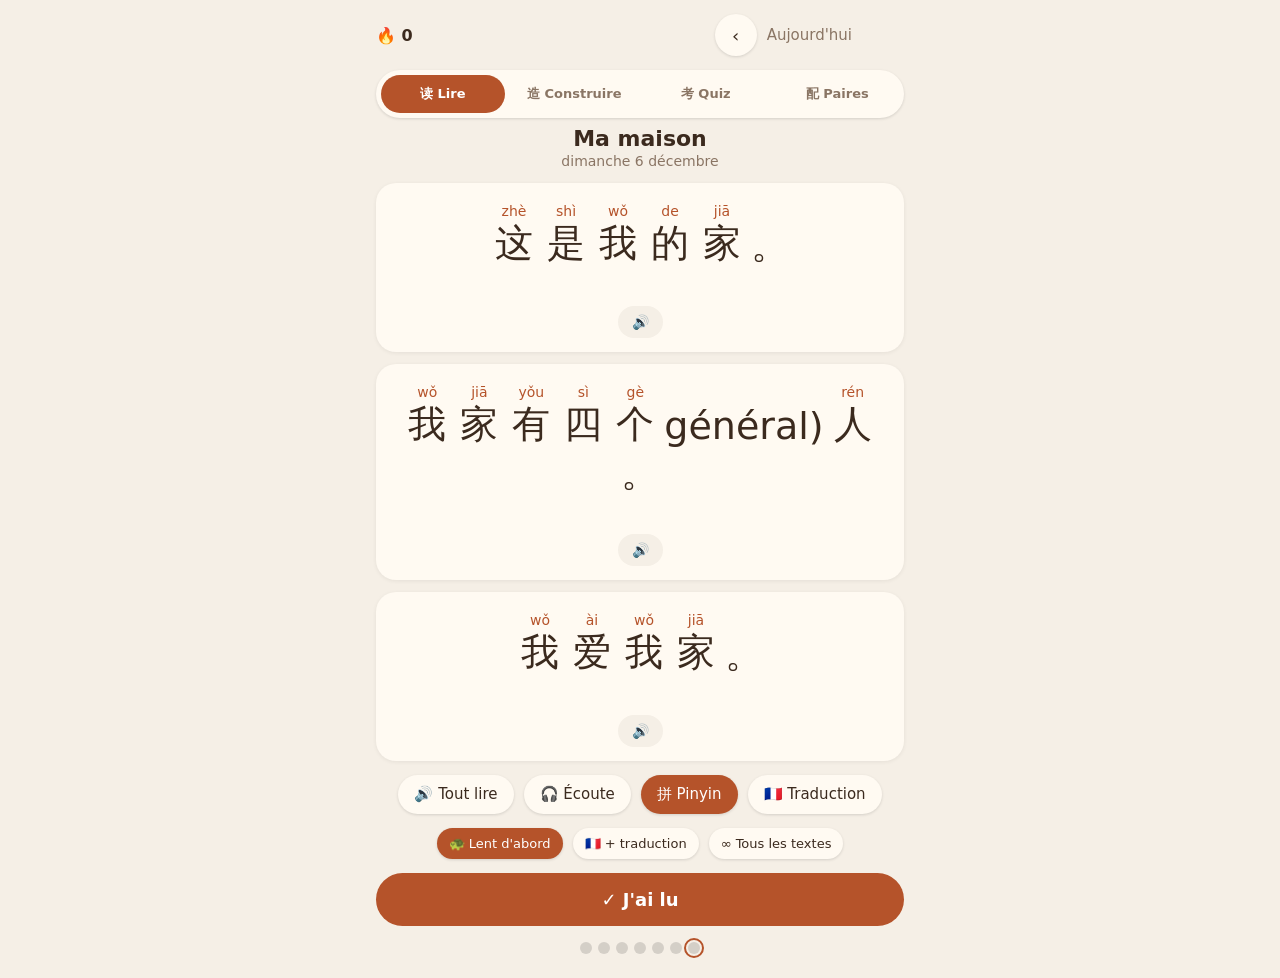
==== index.html @ 0d61ac48 "Add files via upload" ====
<!doctype html>
<html lang="fr">
<head>
<meta charset="utf-8">
<meta name="viewport" content="width=device-width,initial-scale=1,viewport-fit=cover">
<meta name="theme-color" content="#f5efe6">
<link rel="manifest" href="manifest.json">
<link rel="icon" href="icon-192.png">
<link rel="apple-touch-icon" href="icon-192.png">
<title>读 Lecture du jour</title>
<style>
:root{--bg:#f5efe6;--ink:#3b2a1e;--soft:#8a7564;--card:#fffaf2;--acc:#b5532a;--ok:#4f7a4a}
*{box-sizing:border-box;-webkit-tap-highlight-color:transparent}
body{margin:0;background:var(--bg);color:var(--ink);font-family:system-ui,-apple-system,"PingFang SC","Noto Sans SC",sans-serif;min-height:100vh;padding:env(safe-area-inset-top) 16px calc(24px + env(safe-area-inset-bottom));max-width:560px;margin:auto}
header{display:flex;justify-content:space-between;align-items:center;padding:14px 0}
.streak{font-weight:700}
.nav{display:flex;align-items:center;gap:10px;color:var(--soft);font-size:15px}
button{font:inherit;border:0;cursor:pointer;color:var(--ink)}
.ic{background:var(--card);border-radius:50%;width:42px;height:42px;font-size:18px;box-shadow:0 1px 3px #0002}
h1{font-size:22px;margin:4px 0 2px;text-align:center}
.date{text-align:center;color:var(--soft);font-size:14px;margin-bottom:14px}
.sent{background:var(--card);border-radius:20px;padding:18px 12px 14px;margin-bottom:12px;box-shadow:0 1px 4px #0001}
.line{display:flex;flex-wrap:wrap;justify-content:center;gap:4px 2px}
.w{display:flex;flex-direction:column;align-items:center;padding:2px 6px;border-radius:10px;cursor:pointer}
.w:active,.w.on{background:#b5532a22}
.py{font-size:14px;color:var(--acc);height:19px}
.hide-py .py{visibility:hidden}
.hz{font-size:38px;line-height:1.15}
.p{font-size:38px;line-height:1.15;align-self:flex-end;padding:0 2px}
.fr{text-align:center;color:var(--soft);margin-top:10px;font-size:15px;min-height:20px}
.row{display:flex;justify-content:center;gap:10px;margin-top:8px}
.sm{background:var(--bg);border-radius:20px;padding:8px 14px;font-size:14px}
.tip{position:sticky;bottom:12px;background:var(--ink);color:#fff;border-radius:16px;padding:12px 16px;text-align:center;margin-top:10px;display:none}
.tip b{font-size:26px;display:block}
.tools{display:flex;gap:10px;justify-content:center;margin:14px 0}
.tools button{background:var(--card);padding:10px 16px;border-radius:24px;box-shadow:0 1px 3px #0002;font-size:15px}
.tools button.act{background:var(--acc);color:#fff}
.done{display:block;width:100%;background:var(--acc);color:#fff;padding:16px;border-radius:28px;font-size:18px;font-weight:700;margin-top:6px}
.done.ok{background:var(--ok)}
.dots{display:flex;justify-content:center;gap:6px;margin-top:16px}
.dots i{width:12px;height:12px;border-radius:50%;background:#0002}
.dots i.on{background:var(--ok)}
.dots i.today{outline:2px solid var(--acc);outline-offset:2px}

.tabs{display:flex;gap:8px;background:var(--card);padding:5px;border-radius:26px;box-shadow:0 1px 3px #0002;margin-bottom:8px}
.tabs button{flex:1;padding:10px;border-radius:22px;background:transparent;font-weight:700;font-size:15px;color:var(--soft)}
.tabs button.on{background:var(--acc);color:#fff}
.hid{display:none!important}
.big{background:var(--card);border-radius:22px;padding:22px 10px 16px;box-shadow:0 1px 4px #0001;text-align:center;margin:8px 0 12px}
.big .line{gap:2px 0}
.big .hz{font-size:46px}.big .py{font-size:15px}
.big .tr{color:var(--soft);font-size:16px;margin-top:10px;min-height:22px}
.grp{margin:12px 0 4px;font-size:13px;color:var(--soft);display:flex;gap:6px;align-items:baseline}
.grp b{font-size:15px}
.chips{display:flex;flex-wrap:wrap;gap:8px}
.chip{background:var(--card);border-radius:16px;padding:8px 12px;box-shadow:0 1px 3px #0002;text-align:center;min-width:64px}
.chip .c1{font-size:26px;line-height:1.1}.chip .c2{font-size:12px;color:var(--soft)}
.chip.on{outline:3px solid var(--acc)}
.cs .chip.on{background:#b5532a18}.cv .chip.on{outline-color:var(--ok)}.co .chip.on{outline-color:#2f6f9f}
.brow{display:flex;gap:10px;margin-top:16px}
.brow button{flex:1;padding:14px;border-radius:26px;font-size:16px;font-weight:700;background:var(--acc);color:#fff}
.brow button.alt{background:var(--card);color:var(--ink);box-shadow:0 1px 3px #0002}

.ans{min-height:84px;border:2px dashed #0003;border-radius:18px;padding:8px;display:flex;flex-wrap:wrap;gap:8px;justify-content:center;align-items:center;margin:10px 0}
.ans:empty::after{content:"…";color:var(--soft);font-size:28px}
.qmsg{text-align:center;min-height:52px;margin:12px 0 0;font-size:17px;color:var(--ink)}
.qmsg.ok{color:var(--ok);font-weight:700;font-size:22px}
.qsc{text-align:center;color:var(--soft);margin-top:14px;font-size:15px}
.tabs button.tg.on{background:var(--ok)}
.hid2{display:none}
.cl .hz{color:var(--acc);font-weight:700}.t4 button{font-size:13px;padding:10px 4px}.emo{font-size:26px;text-align:center;letter-spacing:2px;line-height:1.5;margin-top:8px;word-break:break-all}.hint{text-align:center;color:var(--soft);font-size:14px;margin:4px 0 8px}.tools{flex-wrap:wrap}.tools button.act{background:var(--acc);color:#fff}.lo button{font-size:13px!important;padding:8px 12px!important}</style>
</head>
<body>
<header>
  <div class="streak" id="streak">🔥 0</div>
  <div class="nav"><button class="ic" id="prev">‹</button><span id="pos"></span><button class="ic" id="next">›</button></div>
</header>
<div class="tabs t4"><button id="tabR" class="on">读 Lire</button><button id="tabB">造 Construire</button><button id="tabQ">考 Quiz</button><button id="tabP">配 Paires</button></div>
<div id="vRead">
<h1 id="title"></h1>
<div class="date" id="date"></div>
<main id="text"></main>
<div class="tip" id="tip"></div>
<div class="tools">
  <button id="all">🔊 Tout lire</button>
  <button id="lis">🎧 Écoute</button>
  <button id="tpy" class="act">拼 Pinyin</button>
  <button id="tfr">🇫🇷 Traduction</button>
</div>
<div class="tools lo"><button id="lslow" class="act">🐢 Lent d'abord</button><button id="lfr">🇫🇷 + traduction</button><button id="lall">∞ Tous les textes</button></div>
<button class="done" id="done">✓ J'ai lu aujourd'hui</button>
<div class="dots" id="dots"></div>
</div>
<div id="vBuild" class="hid">
  <div class="big"><div class="line" id="bline"></div><div class="tr" id="btr"></div><div class="emo" id="bemo"></div></div>
  <div class="tabs t4"><button id="mA" class="on">吃 Action</button><button id="mE">很 État</button><button id="mC">三 Compter</button><button id="nG" class="tg">不 Non</button></div>
  <div id="gS"><div class="grp"><b>我</b> Qui ?</div><div class="chips cs" id="cS"></div></div>
  <div id="gV"><div class="grp"><b>吃</b> Action</div><div class="chips cv" id="cV"></div></div>
  <div id="gO"><div class="grp"><b id="lOh">饭</b> <span id="lOt">Quoi ?</span></div><div class="chips co" id="cO"></div></div>
  <div id="gN" class="hid"><div class="grp"><b>三</b> Unités</div><div class="chips" id="cN"></div><div class="grp"><b>十</b> Dizaines</div><div class="chips" id="cT"></div></div>
  <div class="brow"><button id="bsay">🔊 Écouter</button><button class="alt" id="brnd">🎲 Au hasard</button></div>
</div>
<div id="vQuiz" class="hid">
  <div class="big"><div class="tr" id="qfr" style="font-size:22px;color:var(--ink);margin:0"></div></div>
  <div class="ans" id="qans"></div>
  <div class="chips" id="qpool" style="justify-content:center"></div>
  <div class="qmsg" id="qmsg"></div>
  <div class="brow"><button class="alt" id="qreset">↺ Recommencer</button><button id="qnext">Suivant ›</button></div>
  <div class="qsc" id="qsc"></div>
</div>
<div id="vPair" class="hid">
  <div class="hint">1 nom = 1 classificateur : 苹果 → 个苹果</div>
  <div class="big"><div class="emo" id="pemo" style="font-size:64px;margin:0"></div><div class="line" id="pline"></div><div class="tr" id="pfr"></div></div>
  <div class="chips" id="popts" style="justify-content:center"></div>
  <div class="qmsg" id="pmsg"></div>
  <div class="brow"><button id="pnext">Suivant ›</button></div>
  <div class="qsc" id="psc"></div>
</div>

<script>
// "hanzi|pinyin|français" séparés par des espaces ; sans « | » = ponctuation
const T=[
{t:"Mon chat",s:[
["我|wǒ|je 有|yǒu|avoir 一|yì|un 只|zhī|(classificateur : animaux) 猫|māo|chat 。","J'ai un chat."],
["它|tā|il (animal) 很|hěn|très 小|xiǎo|petit 。","Il est petit."],
["它|tā|il (animal) 喜欢|xǐhuan|aimer 喝|hē|boire 水|shuǐ|eau 。","Il aime boire de l'eau."]]},
{t:"Le matin",s:[
["早上|zǎoshang|le matin 好|hǎo|bon ！","Bonjour (le matin) !"],
["我|wǒ|je 喝|hē|boire 一|yì|un 杯|bēi|(classificateur : verre) 水|shuǐ|eau 。","Je bois un verre d'eau."],
["我|wǒ|je 吃|chī|manger 一|yí|un 个|gè|(classificateur général) 苹果|píngguǒ|pomme 。","Je mange une pomme."]]},
{t:"Mes livres",s:[
["我|wǒ|je 有|yǒu|avoir 三|sān|trois 本|běn|(classificateur : livres) 书|shū|livre 。","J'ai trois livres."],
["这|zhè|ce 本|běn|(classificateur : livres) 书|shū|livre 很|hěn|très 好|hǎo|bon 。","Ce livre est très bien."],
["我|wǒ|je 每天|měitiān|chaque jour 看|kàn|lire 书|shū|livre 。","Je lis chaque jour."]]},
{t:"Ma maison",s:[
["这|zhè|ceci 是|shì|être 我|wǒ|je 的|de|(possessif) 家|jiā|maison 。","Voici ma maison."],
["我|wǒ|je 家|jiā|famille 有|yǒu|avoir 四|sì|quatre 个|gè|(classificateur général) 人|rén|personne 。","Dans ma famille, il y a quatre personnes."],
["我|wǒ|je 爱|ài|aimer 我|wǒ|mon 家|jiā|famille 。","J'aime ma famille."]]},
{t:"À l'école",s:[
["我|wǒ|je 在|zài|être à 学校|xuéxiào|école 。","Je suis à l'école."],
["我|wǒ|je 有|yǒu|avoir 两|liǎng|deux 支|zhī|(classificateur : stylos) 笔|bǐ|stylo 。","J'ai deux stylos."],
["我|wǒ|je 有|yǒu|avoir 一|yì|une 张|zhāng|(classificateur : feuilles) 纸|zhǐ|papier 。","J'ai une feuille de papier."]]},
{t:"Aujourd'hui",s:[
["今天|jīntiān|aujourd'hui 天气|tiānqì|temps 很|hěn|très 好|hǎo|bon 。","Aujourd'hui il fait très beau."],
["我|wǒ|je 去|qù|aller 学校|xuéxiào|école 。","Je vais à l'école."],
["你|nǐ|tu 呢|ne|et (toi) ？","Et toi ?"]]},
{t:"Au marché",s:[
["你好|nǐ hǎo|bonjour ！","Bonjour !"],
["我|wǒ|je 要|yào|vouloir 五|wǔ|cinq 个|gè|(classificateur général) 苹果|píngguǒ|pomme 。","Je voudrais cinq pommes."],
["很|hěn|très 好|hǎo|bien ，谢谢|xièxie|merci ！","Très bien, merci !"]]},
{t:"Mon ami",s:[
["他|tā|il 是|shì|être 我|wǒ|je 的|de|(possessif) 朋友|péngyou|ami 。","C'est mon ami."],
["他|tā|il 叫|jiào|s'appeler 小明|Xiǎo Míng|Xiao Ming 。","Il s'appelle Xiao Ming."],
["我们|wǒmen|nous 都|dōu|tous 喜欢|xǐhuan|aimer 猫|māo|chat 。","Nous aimons tous les chats."]]},
{t:"Le soir",s:[
["晚上|wǎnshang|le soir 我|wǒ|je 在|zài|être à 家|jiā|maison 。","Le soir, je suis à la maison."],
["我|wǒ|je 喝|hē|boire 一|yì|un 杯|bēi|(classificateur : verre) 茶|chá|thé 。","Je bois une tasse de thé."],
["晚安|wǎn'ān|bonne nuit ！","Bonne nuit !"]]},
{t:"Deux chats",s:[
["我|wǒ|je 家|jiā|maison 有|yǒu|avoir 一|yì|un 只|zhī|(classificateur : animaux) 大|dà|grand 猫|māo|chat 和|hé|et 一|yì|un 只|zhī|(classificateur : animaux) 小|xiǎo|petit 猫|māo|chat 。","Chez moi, il y a un grand chat et un petit chat."],
["大|dà|grand 猫|māo|chat 喜欢|xǐhuan|aimer 睡觉|shuìjiào|dormir 。","Le grand chat aime dormir."],
["小|xiǎo|petit 猫|māo|chat 喜欢|xǐhuan|aimer 玩|wán|jouer 。","Le petit chat aime jouer."]]}
];

const K="lecture-mandarin-v1";
let S;try{S=JSON.parse(localStorage.getItem(K))||{}}catch(e){S={}}
S.done=S.done||{};
const save=()=>{try{localStorage.setItem(K,JSON.stringify(S))}catch(e){}};
const dayKey=d=>d.getFullYear()+"-"+String(d.getMonth()+1).padStart(2,"0")+"-"+String(d.getDate()).padStart(2,"0");
const dayNum=d=>Math.floor((Date.UTC(d.getFullYear(),d.getMonth(),d.getDate()))/864e5);
const today=new Date();let off=0;
const $=id=>document.getElementById(id);
let showFr=false,showPy=true;

function cur(){const d=new Date(today);d.setDate(d.getDate()+off);return d}
function streak(){let n=0;const d=new Date(today);if(!S.done[dayKey(d)])d.setDate(d.getDate()-1);
  while(S.done[dayKey(d)]){n++;d.setDate(d.getDate()-1)}return n}

function speak(txt,rate){
  if(!window.speechSynthesis)return;
  if(L.on)stopL();
  speechSynthesis.cancel();
  const u=new SpeechSynthesisUtterance(txt);u.lang="zh-CN";u.rate=rate||.8;
  const v=speechSynthesis.getVoices().find(v=>/zh[-_]CN/i.test(v.lang))||speechSynthesis.getVoices().find(v=>/^zh/i.test(v.lang));
  if(v)u.voice=v;speechSynthesis.speak(u);
}
const plain=s=>s.split(" ").map(t=>t.split("|")[0]).join("");

function render(){
  const d=cur(),k=dayKey(d),i=curIdx(),x=T[i];
  $("title").textContent=x.t;
  $("date").textContent=d.toLocaleDateString("fr-FR",{weekday:"long",day:"numeric",month:"long"});
  $("pos").textContent=off===0?"Aujourd'hui":(off<0?"−"+(-off)+" j":"+"+off+" j");
  $("next").style.visibility=off>=0?"hidden":"visible";
  $("tip").style.display="none";
  const box=$("text");box.innerHTML="";box.className=showPy?"":"hide-py";
  x.s.forEach(([raw,fr])=>{
    const c=document.createElement("div");c.className="sent";
    const l=document.createElement("div");l.className="line";
    raw.split(" ").forEach(t=>{
      const p=t.split("|");
      if(p.length<3){const e=document.createElement("span");e.className="p";e.textContent=t;l.appendChild(e);return}
      const w=document.createElement("div");w.className="w";
      w.innerHTML='<span class="py">'+p[1]+'</span><span class="hz">'+p[0]+'</span>';
      w.onclick=()=>{document.querySelectorAll(".w.on").forEach(e=>e.classList.remove("on"));w.classList.add("on");
        const tp=$("tip");tp.style.display="block";tp.innerHTML="<b>"+p[0]+"</b>"+p[1]+" — "+p[2];speak(p[0],.7)};
      l.appendChild(w);
    });
    c.appendChild(l);
    const f=document.createElement("div");f.className="fr";f.textContent=showFr?fr:"";c.appendChild(f);
    const r=document.createElement("div");r.className="row";
    const b=document.createElement("button");b.className="sm";b.textContent="🔊";b.onclick=()=>speak(plain(raw));
    r.appendChild(b);c.appendChild(r);box.appendChild(c);
  });
  const dn=!!S.done[k];
  $("done").textContent=dn?"✓ Lu !":"✓ J'ai lu";
  $("done").className="done"+(dn?" ok":"");
  $("streak").textContent="🔥 "+streak();
  const dots=$("dots");dots.innerHTML="";
  for(let j=6;j>=0;j--){const e=new Date(today);e.setDate(e.getDate()-j);
    const n=document.createElement("i");if(S.done[dayKey(e)])n.className="on";if(j===0)n.classList.add("today");dots.appendChild(n)}
}

$("done").onclick=()=>{const k=dayKey(cur());S.done[k]=!S.done[k];if(!S.done[k])delete S.done[k];save();render()};
$("prev").onclick=()=>{ov=null;off--;render()};
$("next").onclick=()=>{if(off<0){ov=null;off++;render()}};
$("all").onclick=()=>{const x=T[curIdx()];speak(x.s.map(s=>plain(s[0])).join(""))};
$("tpy").onclick=()=>{showPy=!showPy;$("tpy").classList.toggle("act",showPy);render()};
$("tfr").onclick=()=>{showFr=!showFr;$("tfr").classList.toggle("act",showFr);render()};

// ---------- Construire ----------
const SUB=[["我","wǒ","je",0],["你","nǐ","tu",1],["他","tā","il",2],["她","tā","elle",2],["我们","wǒmen","nous",3]];
const ETRE=["suis","es","est","est","sommes"];
const ADJ=[["小","xiǎo",["petit","petite","petits"]],["大","dà",["grand","grande","grands"]],["高兴","gāoxìng",["content","contente","contents"]],["忙","máng",["occupé","occupée","occupés"]],["累","lèi",["fatigué","fatiguée","fatigués"]],["好","hǎo",["bien","bien","bien"],["vais","vas","va","va","allons"]]];
const VRB=[
{h:"吃",p:"chī",c:["mange","manges","mange","mangeons"],o:[["米饭","mǐfàn","du riz"],["一个苹果","yí ge píngguǒ","une pomme"],["面包","miànbāo","du pain"]]},
{h:"喝",p:"hē",c:["bois","bois","boit","buvons"],o:[["水","shuǐ","de l'eau"],["茶","chá","du thé"],["一杯水","yì bēi shuǐ","un verre d'eau"]]},
{h:"有",p:"yǒu",c:["ai","as","a","avons"],o:[["一只猫","yì zhī māo","un chat"],["三本书","sān běn shū","trois livres"],["两支笔","liǎng zhī bǐ","deux stylos"],["一张纸","yì zhāng zhǐ","une feuille"]]},
{h:"看",p:"kàn",c:["regarde","regardes","regarde","regardons"],o:[["书","shū","un livre"],["猫","māo","le chat"]]},
{h:"喜欢",p:"xǐhuan",c:["aime","aimes","aime","aimons"],o:[["猫","māo","les chats"],["米饭","mǐfàn","le riz"],["苹果","píngguǒ","les pommes"],["茶","chá","le thé"]]}
];
const NEGO={"一个苹果":["苹果","píngguǒ","de pomme"],"一只猫":["猫","māo","de chat"],"一张纸":["纸","zhǐ","de feuille"],"米饭":["米饭","mǐfàn","de riz"],"面包":["面包","miànbāo","de pain"],"水":["水","shuǐ","d'eau"],"茶":["茶","chá","de thé"],"书":["书","shū","de livre"]};
const ITM=[
{h:"苹果",p:"píngguǒ",c:"个",cp:"gè",y:"yí",g:"f",e:"🍎",f1:"une pomme",fp:"pommes"},
{h:"书",p:"shū",c:"本",cp:"běn",y:"yì",g:"m",e:"📚",f1:"un livre",fp:"livres"},
{h:"水",p:"shuǐ",c:"杯",cp:"bēi",y:"yì",g:"m",e:"💧",f1:"un verre d'eau",fp:"verres d'eau"},
{h:"猫",p:"māo",c:"只",cp:"zhī",y:"yì",g:"m",e:"🐱",f1:"un chat",fp:"chats"},
{h:"蛋",p:"dàn",c:"个",cp:"gè",y:"yí",g:"m",e:"🥚",f1:"un œuf",fp:"œufs"},
{h:"学生",p:"xuésheng",c:"个",cp:"gè",y:"yí",g:"m",e:"🧑‍🎓",f1:"un élève",fp:"élèves"},
{h:"朋友",p:"péngyou",c:"个",cp:"gè",y:"yí",g:"m",e:"🧑",f1:"un ami",fp:"amis"},
{h:"茶",p:"chá",c:"杯",cp:"bēi",y:"yì",g:"f",e:"🍵",f1:"une tasse de thé",fp:"tasses de thé"},
{h:"牛奶",p:"niúnǎi",c:"杯",cp:"bēi",y:"yì",g:"m",e:"🥛",f1:"un verre de lait",fp:"verres de lait"},
{h:"狗",p:"gǒu",c:"只",cp:"zhī",y:"yì",g:"m",e:"🐶",f1:"un chien",fp:"chiens"},
{h:"鸟",p:"niǎo",c:"只",cp:"zhī",y:"yì",g:"m",e:"🐦",f1:"un oiseau",fp:"oiseaux"},
{h:"纸",p:"zhǐ",c:"张",cp:"zhāng",y:"yì",g:"f",e:"📄",f1:"une feuille",fp:"feuilles"},
{h:"桌子",p:"zhuōzi",c:"张",cp:"zhāng",y:"yì",g:"f",e:"🍽️",f1:"une table",fp:"tables"},
{h:"笔",p:"bǐ",c:"支",cp:"zhī",y:"yì",g:"m",e:"✏️",f1:"un stylo",fp:"stylos"},
{h:"鱼",p:"yú",c:"条",cp:"tiáo",y:"yì",g:"m",e:"🐟",f1:"un poisson",fp:"poissons"},
{h:"花",p:"huā",c:"朵",cp:"duǒ",y:"yì",g:"f",e:"🌸",f1:"une fleur",fp:"fleurs"},
{h:"椅子",p:"yǐzi",c:"把",cp:"bǎ",y:"yì",g:"f",e:"🪑",f1:"une chaise",fp:"chaises"},
{h:"汽车",p:"qìchē",c:"辆",cp:"liàng",y:"yí",g:"f",e:"🚗",f1:"une voiture",fp:"voitures"},
{h:"衣服",p:"yīfu",c:"件",cp:"jiàn",y:"yí",g:"m",e:"👕",f1:"un vêtement",fp:"vêtements"}];
const CLS=[...new Map(ITM.map(x=>[x.c,[x.c,x.cp]])).values()];
const CUE={"个":"général : pommes, personnes, œufs…","本":"livres, cahiers","只":"animaux","杯":"verre ou tasse","张":"objets plats : feuilles, tables","支":"objets longs et fins : stylos","条":"long et souple : poissons","朵":"fleurs","把":"objets avec une poignée : chaises","辆":"véhicules","件":"vêtements"};
const DG=["","一","二","三","四","五","六","七","八","九"],PG=["","yī","èr","sān","sì","wǔ","liù","qī","bā","jiǔ"];
function numZh(n,it){
  if(n===1)return ["一",it.y];
  if(n===2)return ["两","liǎng"];
  if(n<10)return [DG[n],PG[n]];
  const t=Math.floor(n/10),u=n%10;
  return [(t>1?DG[t]:"")+"十"+(u?DG[u]:""),(t>1?PG[t]+" ":"")+"shí"+(u?" "+PG[u]:"")];
}
function frNum(n,f){
  const U=["zéro","un","deux","trois","quatre","cinq","six","sept","huit","neuf","dix","onze","douze","treize","quatorze","quinze","seize"];
  const T=["","","vingt","trente","quarante","cinquante","soixante"];
  let w;
  if(n<=16)w=U[n];
  else if(n<20)w="dix-"+U[n-10];
  else{
    const t=Math.floor(n/10),u=n%10;
    if(t<=6)w=T[t]+(u===0?"":(u===1?" et un":"-"+U[u]));
    else if(t===7){const m=n-60;w=m===11?"soixante et onze":"soixante-"+(m<17?U[m]:"dix-"+U[m-10])}
    else if(t===8)w=u===0?"quatre-vingts":"quatre-vingt-"+U[u];
    else{const m=n-80;w="quatre-vingt-"+(m<17?U[m]:"dix-"+U[m-10])}
  }
  return f?w.replace(/un$/,"une"):w;
}
const NUMH=["一","两","三","四","五","六","七","八","九","十"];
const NUMP=["","liǎng","sān","sì","wǔ","liù","qī","bā","jiǔ","shí"];
const FRN=["un","deux","trois","quatre","cinq","six","sept","huit","neuf","dix"];
const cap=t=>t.charAt(0).toUpperCase()+t.slice(1)+".";
const vow=/^[aeiouéhê]/;
function gen(st){
  const s=SUB[st.s],parts=[[s[0],s[1],"S"]];let fr;
  if(st.m===2){
    const it=ITM[st.i],n=st.n,cj=VRB[2].c[s[3]];
    const nz=numZh(n,it);
    parts.push(["有","yǒu","V"],[nz[0],nz[1],"NUM"],[it.c,it.cp,"CL"],[it.h,it.p,"N"]);
    const q=n===1?it.f1:frNum(n,it.g==="f")+" "+it.fp;
    fr=(s[2]==="je"&&vow.test(cj))?"j'"+cj+" "+q:s[2]+" "+cj+" "+q;
    return {parts,fr:cap(fr),hz:parts.map(p=>p[0]).join("")+"。"};
  }
  if(st.m===1){
    const a=ADJ[st.a],vb=a[3]?a[3][st.s]:ETRE[st.s],g=s[2]==="elle"?1:(s[2]==="nous"?2:0),af=a[2][g];
    if(st.neg){parts.push(["不","bù","NEG"]);fr=s[2]+(vow.test(vb)?" n'":" ne ")+vb+" pas "+af}
    else{parts.push(["很","hěn","DEG"]);fr=s[2]+" "+vb+" très "+af}
    parts.push([a[0],a[1],"ADJ"]);
  }else{
    const v=VRB[st.v];let o=v.o[st.o];const cj=v.c[s[3]];
    if(st.neg){
      if(v.h==="有")parts.push(["没","méi","NEG"],["有","yǒu","V"]);else parts.push(["不","bù","NEG"],[v.h,v.p,"V"]);
      if(v.h!=="喜欢"&&NEGO[o[0]])o=NEGO[o[0]];
      fr=s[2]+(vow.test(cj)?" n'":" ne ")+cj+" pas "+o[2];
    }else{
      parts.push([v.h,v.p,"V"]);
      fr=(s[2]==="je"&&vow.test(cj))?"j'"+cj+" "+o[2]:s[2]+" "+cj+" "+o[2];
    }
    parts.push([o[0],o[1],"O"]);
  }
  return {parts,fr:cap(fr),hz:parts.map(p=>p[0]).join("")+"。"};
}
let B={s:0,m:0,v:0,o:0,a:0,i:0,n:3,neg:false};
function chip(a,b,on,fn){const e=document.createElement("button");e.className="chip"+(on?" on":"");
  e.innerHTML='<div class="c1">'+a+'</div><div class="c2">'+b+'</div>';e.onclick=fn;return e}
function bGo(f){f();bRender();speak(gen(B).hz)}
function bRender(){
  const r=gen(B),line=$("bline");line.innerHTML="";
  r.parts.forEach(p=>{const w=document.createElement("div");w.className="w"+(p[2]==="CL"?" cl":"");
    w.innerHTML='<span class="py">'+p[1]+'</span><span class="hz">'+p[0]+'</span>';
    w.onclick=()=>speak(p[0],.7);line.appendChild(w)});
  const d=document.createElement("span");d.className="p";d.style.fontSize="46px";d.textContent="。";line.appendChild(d);
  $("btr").textContent=r.fr;
  $("bemo").textContent=B.m===2?(B.n<=20?ITM[B.i].e.repeat(B.n):ITM[B.i].e+" × "+B.n):"";
  ["mA","mE","mC"].forEach((id,i)=>$(id).classList.toggle("on",B.m===i));
  $("nG").classList.toggle("on",B.neg&&B.m<2);$("nG").classList.toggle("hid",B.m===2);
  $("gV").classList.toggle("hid",B.m!==0);$("gN").classList.toggle("hid",B.m!==2);
  $("lOh").textContent=["饭","忙","本"][B.m];$("lOt").textContent=["Quoi ?","État","Quoi ?"][B.m];
  const S_=$("cS"),V_=$("cV"),O_=$("cO"),N_=$("cN"),T_=$("cT");S_.innerHTML=V_.innerHTML=O_.innerHTML=N_.innerHTML=T_.innerHTML="";
  SUB.forEach((x,i)=>S_.appendChild(chip(x[0],x[2],i===B.s,()=>bGo(()=>B.s=i))));
  VRB.forEach((x,i)=>V_.appendChild(chip(x.h,x.p,i===B.v,()=>bGo(()=>{B.v=i;B.o=0}))));
  if(B.m===1)ADJ.forEach((x,i)=>O_.appendChild(chip(x[0],x[2][0],i===B.a,()=>bGo(()=>B.a=i))));
  else if(B.m===2){
    ITM.forEach((x,i)=>O_.appendChild(chip(x.h,x.c+" "+x.f1.replace(/^(un|une) /,""),i===B.i,()=>bGo(()=>B.i=i))));
    for(let k=0;k<10;k++)N_.appendChild(chip(String(k),k?DG[k]:"·",B.n%10===k,()=>bGo(()=>{B.n=Math.floor(B.n/10)*10+k;if(B.n===0)B.n=1})));
    for(let k=0;k<10;k++)T_.appendChild(chip(k?String(k*10):"0",k?(k>1?DG[k]:"")+"十":"·",Math.floor(B.n/10)===k,()=>bGo(()=>{B.n=k*10+B.n%10;if(B.n===0)B.n=1})));
  }
  else VRB[B.v].o.forEach((x,i)=>O_.appendChild(chip(x[0],x[2],i===B.o,()=>bGo(()=>B.o=i))));
}
$("mA").onclick=()=>bGo(()=>B.m=0);
$("mE").onclick=()=>bGo(()=>B.m=1);
$("mC").onclick=()=>bGo(()=>B.m=2);
$("nG").onclick=()=>bGo(()=>B.neg=!B.neg);
$("bsay").onclick=()=>speak(gen(B).hz);
const rnd=n=>Math.floor(Math.random()*n);
$("brnd").onclick=()=>bGo(()=>{B.s=rnd(SUB.length);B.m=rnd(3);B.v=rnd(VRB.length);B.o=rnd(VRB[B.v].o.length);B.a=rnd(ADJ.length);B.i=rnd(ITM.length);B.n=1+rnd(99);B.neg=Math.random()<.3});

// ---------- Quiz ----------
S.q=S.q||{ok:0,tot:0};
const HINT={S:"Qui fait l'action ? Commence par là.",V:"Quelle est l'action ?",O:"Sur quoi porte l'action ?",NEG:"Comment dit-on « ne … pas » ? Et où le place-t-on ?",DEG:"Comment dit-on « très » ? Où va-t-il ?",NUM:"Combien y en a-t-il ?",CL:"Quel petit mot sert à compter cet objet ?",N:"Qu'est-ce qu'on compte ?",ADJ:"Comment est la personne ?"};
const DIS=[["不","bù"],["很","hěn"],["的","de"],["我们","wǒmen"],["也","yě"],["都","dōu"]];
let Q=null;
function shuf(a){for(let i=a.length-1;i>0;i--){const j=rnd(i+1);[a[i],a[j]]=[a[j],a[i]]}return a}
function qNew(){
  const rr=Math.random(),m=rr<.25?1:(rr<.6?2:0),v=rnd(VRB.length);
  const r=gen({s:rnd(SUB.length),m:m,v:v,o:rnd(VRB[v].o.length),a:rnd(ADJ.length),i:rnd(ITM.length),n:Math.random()<.6?1+rnd(10):1+rnd(99),neg:Math.random()<.3});
  const have=r.parts.map(p=>p[0]);
  const pool=m===2?CLS:DIS;
  const ds=shuf(pool.filter(d=>!have.includes(d[0]))).slice(0,2);
  const tiles=shuf(r.parts.map(p=>[p[0],p[1]]).concat(ds)).map((t,i)=>({id:i,h:t[0],p:t[1]}));
  Q={r:r,tiles:tiles,placed:[],done:false,tries:0};
  qRender("");
}
function qRender(msg,ok){
  $("qfr").textContent=Q.r.fr;
  const A=$("qans"),P=$("qpool");A.innerHTML=P.innerHTML="";
  Q.placed.forEach(id=>{const t=Q.tiles[id];A.appendChild(chip(t.h,t.p,false,()=>{if(Q.done)return;Q.placed=Q.placed.filter(x=>x!==id);qRender("")}))});
  Q.tiles.forEach(t=>{if(!Q.placed.includes(t.id))P.appendChild(chip(t.h,t.p,false,()=>qPick(t.id)))});
  const m=$("qmsg");m.textContent=msg||"";m.className="qmsg"+(ok?" ok":"");
  $("qsc").textContent="⭐ "+S.q.ok+" / "+S.q.tot;
}
function qPick(id){
  if(Q.done)return;
  Q.placed.push(id);speak(Q.tiles[id].h,.7);
  const n=Q.r.parts.length;
  if(Q.placed.length<n){qRender("");return}
  const i=Q.placed.findIndex((id2,k)=>Q.tiles[id2].h!==Q.r.parts[k][0]);
  if(i<0){
    Q.done=true;S.q.tot++;if(Q.tries===0)S.q.ok++;save();
    qRender("✓ "+Q.r.hz,true);chime();speak(Q.r.hz);
  }else{
    Q.tries++;Q.placed=Q.placed.slice(0,i);
    qRender(HINT[Q.r.parts[i][2]]);
  }
}
$("qnext").onclick=qNew;
$("qreset").onclick=()=>{if(Q&&!Q.done){Q.placed=[];qRender("")}};
// ---------- Paires ----------
S.p=S.p||{ok:0,tot:0};
let P=null;
const L1="个本只杯";
function pNew(){
  const l1=S.p.ok<8;
  const pool=l1?ITM.filter(x=>L1.includes(x.c)):ITM;
  const it=pool[rnd(pool.length)];
  const cls=(l1?CLS.filter(c=>L1.includes(c[0])):CLS).filter(c=>c[0]!==it.c);
  P={it:it,opts:shuf([[it.c,it.cp]].concat(shuf(cls).slice(0,l1?2:3))),wrong:[],done:false};
  pRender("");
}
function pRender(msg,ok){
  const it=P.it,l=$("pline");
  $("pemo").textContent=it.e;
  if(P.done)l.innerHTML='<div class="w cl"><span class="py">sān '+P.right[1]+' '+it.p+'</span><span class="hz">三<span style="color:var(--acc)">'+P.right[0]+'</span>'+it.h+'</span></div>';
  else l.innerHTML='<div class="w"><span class="py">'+it.p+'</span><span class="hz">'+it.h+'</span></div>';
  l.firstChild.onclick=()=>speak(it.h,.7);
  $("pfr").textContent=it.f1.replace(/^(un|une) /,"");
  const O=$("popts");O.innerHTML="";
  P.opts.forEach(c=>{if(P.wrong.includes(c[0]))return;if(P.done&&c[0]!==P.right[0])return;O.appendChild(chip(c[0],c[1],false,()=>pPick(c)))});
  const m=$("pmsg");m.textContent=msg||"";m.className="qmsg"+(ok?" ok":"");
  $("psc").textContent="⭐ "+S.p.ok+" / "+S.p.tot+" · "+(S.p.ok<8?"Niveau 1 : 个 本 只 杯":"Niveau 2 : tous");
}
function pPick(c){
  if(P.done)return;
  if(c[0]===P.it.c){
    P.done=true;P.right=c;S.p.tot++;if(!P.wrong.length)S.p.ok++;save();
    pRender("✓ "+c[0]+" = "+CUE[c[0]],true);chime();speak("三"+c[0]+P.it.h);
  }else{
    P.wrong.push(c[0]);
    pRender("Regarde l'objet : est-ce un animal, un contenant, quelque chose de plat ou de long ?");
  }
}
$("pnext").onclick=pNew;
function tab(n){
  [["vRead","tabR"],["vBuild","tabB"],["vQuiz","tabQ"],["vPair","tabP"]].forEach((x,i)=>{
    $(x[0]).classList.toggle("hid",i!==n);$(x[1]).classList.toggle("on",i===n)});
  if(L.on)stopL();
  if(n===1)bRender();
  if(n===2&&!Q)qNew();
  if(n===3&&!P)pNew();
}
$("tabR").onclick=()=>tab(0);$("tabB").onclick=()=>tab(1);$("tabQ").onclick=()=>tab(2);$("tabP").onclick=()=>tab(3);

// ---------- Écoute en boucle + sons ----------
let ov=null;
function curIdx(){if(ov!==null)return ov;return ((dayNum(cur())%T.length)+T.length)%T.length}
const L={on:false,tok:0,slow:true,fr:false,all:false,wl:null};
const wait=ms=>new Promise(r=>setTimeout(r,ms));
function sp(txt,lang,rate){return new Promise(res=>{
  if(!window.speechSynthesis){res();return}
  const u=new SpeechSynthesisUtterance(txt);u.lang=lang;u.rate=rate;
  const vs=speechSynthesis.getVoices(),lc=lang.toLowerCase();
  const v=vs.find(v=>v.lang.replace("_","-").toLowerCase()===lc)||vs.find(v=>v.lang.toLowerCase().startsWith(lc.slice(0,2)));
  if(v)u.voice=v;
  let done=false,tm;const fin=()=>{if(!done){done=true;clearTimeout(tm);res()}};
  u.onend=fin;u.onerror=fin;
  tm=setTimeout(fin,Math.max(3000,txt.length*700/rate));
  speechSynthesis.speak(u);
})}
function lui(){$("lis").textContent=L.on?"⏹ Stop":"🎧 Écoute";$("lis").classList.toggle("act",L.on)}
async function listen(){
  const my=++L.tok;L.on=true;lui();
  try{if(navigator.wakeLock)L.wl=await navigator.wakeLock.request("screen")}catch(e){}
  try{speechSynthesis.cancel()}catch(e){}
  while(L.tok===my){
    const x=T[curIdx()];
    for(let k=0;k<x.s.length&&L.tok===my;k++){
      document.querySelectorAll(".sent").forEach((e,j)=>{e.style.outline=j===k?"3px solid var(--acc)":""});
      const zh=plain(x.s[k][0]);
      if(L.slow){await sp(zh,"zh-CN",.55);if(L.tok!==my)break;await wait(500)}
      await sp(zh,"zh-CN",.9);if(L.tok!==my)break;
      if(L.fr){await wait(300);await sp(x.s[k][1],"fr-FR",1);if(L.tok!==my)break}
      await wait(900);
    }
    if(L.tok!==my)break;
    if(L.all){ov=(curIdx()+1)%T.length;render()}
    await wait(800);
  }
}
function stopL(){
  L.tok++;L.on=false;
  try{speechSynthesis.cancel()}catch(e){}
  try{if(L.wl)L.wl.release()}catch(e){}
  L.wl=null;
  document.querySelectorAll(".sent").forEach(e=>{e.style.outline=""});
  lui();
}
$("lis").onclick=()=>{L.on?stopL():listen()};
$("lslow").onclick=()=>{L.slow=!L.slow;$("lslow").classList.toggle("act",L.slow)};
$("lfr").onclick=()=>{L.fr=!L.fr;$("lfr").classList.toggle("act",L.fr)};
$("lall").onclick=()=>{L.all=!L.all;$("lall").classList.toggle("act",L.all)};
document.addEventListener("visibilitychange",()=>{if(document.hidden&&L.on)stopL()});
function chime(){try{
  const a=new (window.AudioContext||window.webkitAudioContext)();
  [660,880].forEach((f,i)=>{const o=a.createOscillator(),g=a.createGain(),t=a.currentTime+i*.12;
    o.type="sine";o.frequency.value=f;
    g.gain.setValueAtTime(.0001,t);g.gain.exponentialRampToValueAtTime(.15,t+.02);g.gain.exponentialRampToValueAtTime(.0001,t+.3);
    o.connect(g);g.connect(a.destination);o.start(t);o.stop(t+.32)});
}catch(e){}}
if(window.speechSynthesis)speechSynthesis.onvoiceschanged=()=>{};
render();
if("serviceWorker" in navigator)navigator.serviceWorker.register("sw.js").catch(()=>{});
</script>
</body>
</html>
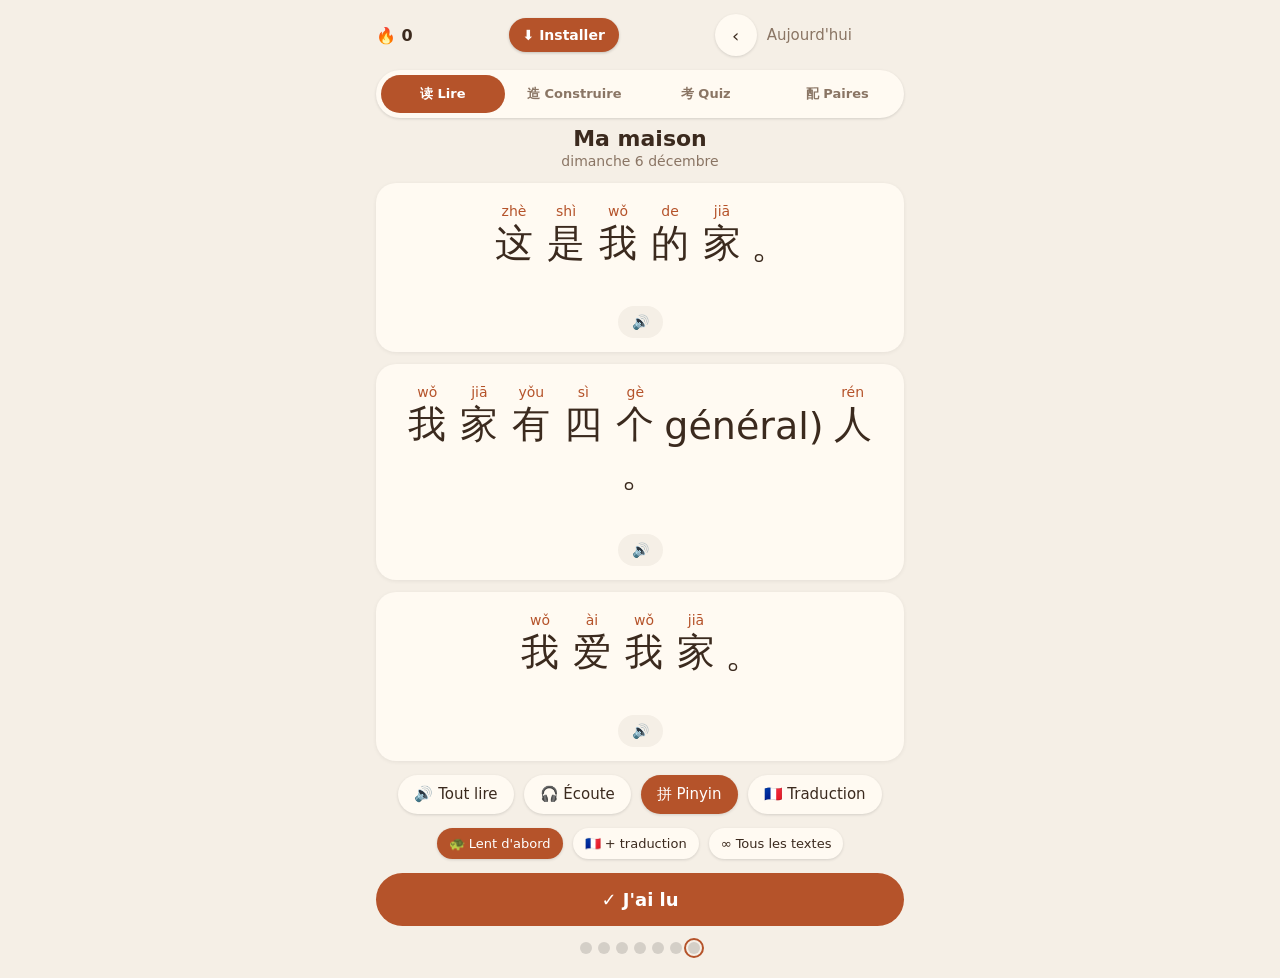
==== commit 2627e484: "Add files via upload" ====
--- a/index.html
+++ b/index.html
@@ -68,11 +68,16 @@
 .qsc{text-align:center;color:var(--soft);margin-top:14px;font-size:15px}
 .tabs button.tg.on{background:var(--ok)}
 .hid2{display:none}
-.cl .hz{color:var(--acc);font-weight:700}.t4 button{font-size:13px;padding:10px 4px}.emo{font-size:26px;text-align:center;letter-spacing:2px;line-height:1.5;margin-top:8px;word-break:break-all}.hint{text-align:center;color:var(--soft);font-size:14px;margin:4px 0 8px}.tools{flex-wrap:wrap}.tools button.act{background:var(--acc);color:#fff}.lo button{font-size:13px!important;padding:8px 12px!important}</style>
+.cl .hz{color:var(--acc);font-weight:700}.t4 button{font-size:13px;padding:10px 4px}.emo{font-size:26px;text-align:center;letter-spacing:2px;line-height:1.5;margin-top:8px;word-break:break-all}.hint{text-align:center;color:var(--soft);font-size:14px;margin:4px 0 8px}.tools{flex-wrap:wrap}.tools button.act{background:var(--acc);color:#fff}.lo button{font-size:13px!important;padding:8px 12px!important}.inst{background:var(--acc);color:#fff;border-radius:22px;padding:9px 14px;font-size:14px;font-weight:700;box-shadow:0 1px 3px #0003}
+.ov{position:fixed;inset:0;background:#0006;display:flex;align-items:flex-end;justify-content:center;z-index:9}
+.ov>div{background:var(--card);border-radius:24px 24px 0 0;padding:22px 20px calc(24px + env(safe-area-inset-bottom));max-width:560px;width:100%;text-align:center;font-size:18px;line-height:1.9}
+.ov b{font-size:22px;display:block;margin-bottom:6px}.ov button{margin-top:12px;background:var(--acc);color:#fff;border-radius:24px;padding:12px 32px;font-size:16px;font-weight:700}
+</style>
 </head>
 <body>
 <header>
   <div class="streak" id="streak">🔥 0</div>
+  <button class="inst hid" id="inst">⬇ Installer</button>
   <div class="nav"><button class="ic" id="prev">‹</button><span id="pos"></span><button class="ic" id="next">›</button></div>
 </header>
 <div class="tabs t4"><button id="tabR" class="on">读 Lire</button><button id="tabB">造 Construire</button><button id="tabQ">考 Quiz</button><button id="tabP">配 Paires</button></div>
@@ -495,6 +500,27 @@
     g.gain.setValueAtTime(.0001,t);g.gain.exponentialRampToValueAtTime(.15,t+.02);g.gain.exponentialRampToValueAtTime(.0001,t+.3);
     o.connect(g);g.connect(a.destination);o.start(t);o.stop(t+.32)});
 }catch(e){}}
+// ---------- Installer ----------
+let dp=null;
+const isStd=()=>(window.matchMedia&&matchMedia("(display-mode: standalone)").matches)||navigator.standalone===true;
+const isIOS=/iphone|ipad|ipod/i.test(navigator.userAgent)||(navigator.platform==="MacIntel"&&navigator.maxTouchPoints>1);
+function instShow(){$("inst").classList.toggle("hid",isStd())}
+window.addEventListener("beforeinstallprompt",e=>{e.preventDefault();dp=e;instShow()});
+window.addEventListener("appinstalled",()=>{dp=null;$("inst").classList.add("hid")});
+function instHelp(){
+  const o=document.createElement("div");o.className="ov";
+  o.innerHTML='<div><b>⬇ Installer l\'app</b>'+(isIOS
+    ?'1️⃣ Touche <span style="font-size:26px">⬆️</span> (Partager) dans Safari<br>2️⃣ « Sur l\'écran d\'accueil » ➕'
+    :'1️⃣ Touche <span style="font-size:26px">⋮</span> (menu du navigateur)<br>2️⃣ « Installer l\'application » ou « Ajouter à l\'écran d\'accueil »')
+    +'<br><button>OK</button></div>';
+  o.onclick=e=>{if(e.target===o||e.target.tagName==="BUTTON")o.remove()};
+  document.body.appendChild(o);
+}
+$("inst").onclick=async()=>{
+  if(dp){dp.prompt();try{await dp.userChoice}catch(e){}dp=null;instShow()}
+  else instHelp();
+};
+instShow();
 if(window.speechSynthesis)speechSynthesis.onvoiceschanged=()=>{};
 render();
 if("serviceWorker" in navigator)navigator.serviceWorker.register("sw.js").catch(()=>{});
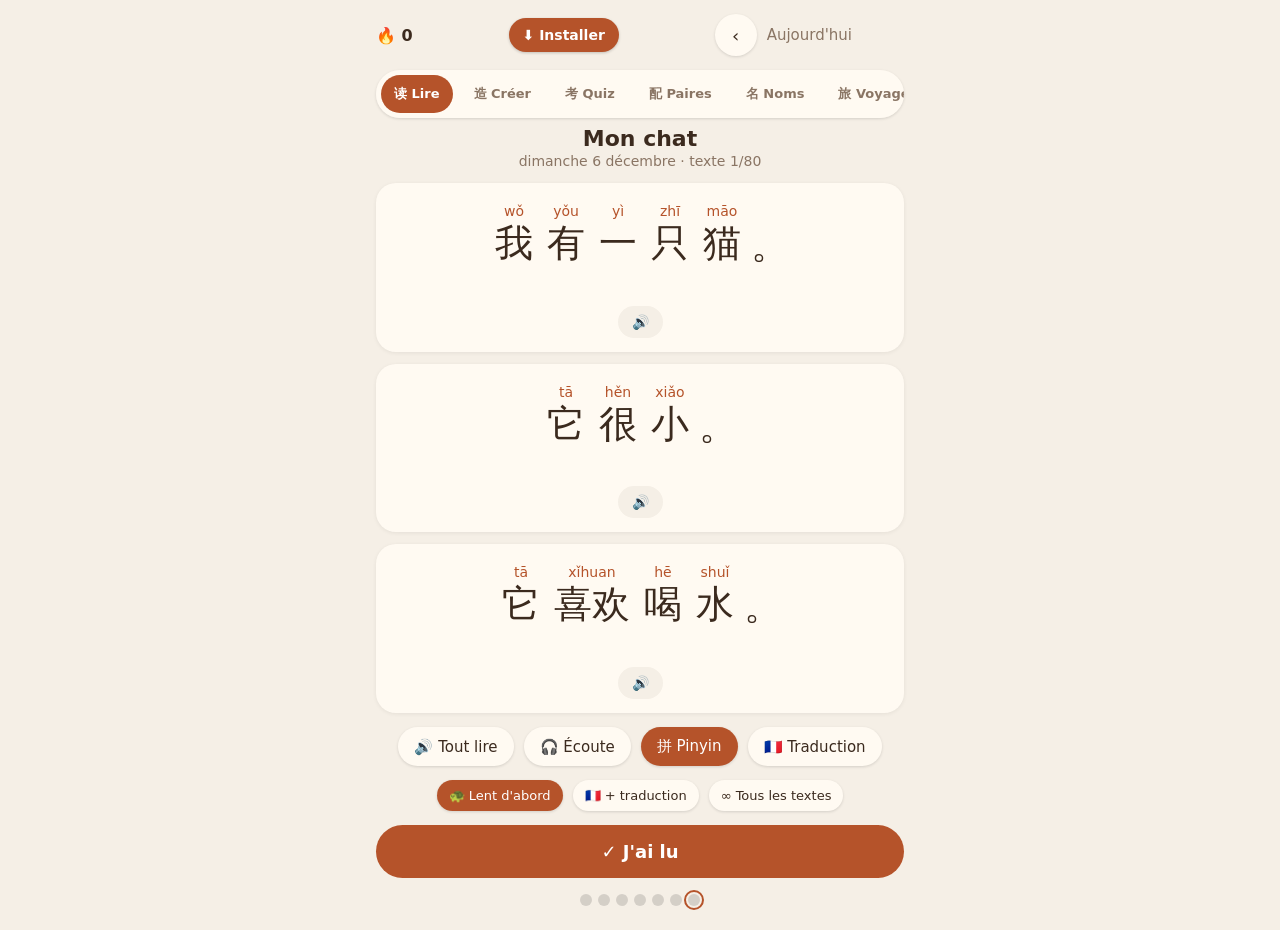
==== commit 5125378b: "Add files via upload" ====
--- a/index.html
+++ b/index.html
@@ -72,6 +72,24 @@
 .ov{position:fixed;inset:0;background:#0006;display:flex;align-items:flex-end;justify-content:center;z-index:9}
 .ov>div{background:var(--card);border-radius:24px 24px 0 0;padding:22px 20px calc(24px + env(safe-area-inset-bottom));max-width:560px;width:100%;text-align:center;font-size:18px;line-height:1.9}
 .ov b{font-size:22px;display:block;margin-bottom:6px}.ov button{margin-top:12px;background:var(--acc);color:#fff;border-radius:24px;padding:12px 32px;font-size:16px;font-weight:700}
+.nsub{display:flex;gap:6px;margin:6px 0 10px}.nsub button{flex:1;padding:10px 4px;border-radius:18px;background:var(--card);font-size:14px;font-weight:700;box-shadow:0 1px 3px #0002;color:var(--soft)}.nsub button.on{background:var(--acc);color:#fff}
+.ncard{display:flex;align-items:center;gap:12px;background:var(--card);border-radius:18px;padding:10px 14px;margin-bottom:8px;box-shadow:0 1px 3px #0001;width:100%;text-align:left}
+.ncard .nm{font-size:32px}.ncard .nh{font-size:28px;line-height:1.15}.ncard .np{font-size:14px;color:var(--acc)}.ncard .nr{margin-left:auto;text-align:right}.ncard .nf{font-size:13px;color:var(--soft)}.ncard.on{outline:3px solid var(--acc)}
+.tgs{display:flex;flex-wrap:wrap;gap:6px;margin:6px 0 10px}.tgs button{padding:8px 12px;border-radius:18px;background:var(--card);font-size:14px;font-weight:700;box-shadow:0 1px 3px #0002;color:var(--soft)}.tgs button.on{background:var(--acc);color:#fff}
+.tcard{display:flex;gap:8px;align-items:center;background:var(--card);border-radius:18px;padding:12px 14px;margin-bottom:8px;box-shadow:0 1px 3px #0001}
+.tcard .tt{flex:1;cursor:pointer}.tcard .th{font-size:24px;line-height:1.3}.tcard .tp{font-size:14px;color:var(--acc)}.tcard .tf{font-size:14px;color:var(--soft)}
+.tcard .tb{display:flex;flex-direction:column;gap:6px}.tcard .tb button{background:var(--bg);border-radius:14px;padding:8px 10px;font-size:16px}
+.bigshow{position:fixed;inset:0;background:#fff;color:#111;z-index:20;display:flex;flex-direction:column;align-items:center;justify-content:center;padding:24px;text-align:center}
+.bigshow .bh{font-size:min(15vw,80px);line-height:1.35;font-weight:600}.bigshow .bf{margin-top:24px;font-size:15px;color:#666}.bigshow .sp{margin-top:20px;font-size:24px;background:#eee;border-radius:30px;padding:12px 28px;color:#111}
+.gopt{display:block;width:100%;background:var(--card);border-radius:18px;padding:14px;margin-bottom:8px;font-size:17px;box-shadow:0 1px 3px #0002;text-align:left}.gopt.dim{opacity:.35}.gopt.good{outline:3px solid var(--ok)}
+#mainTabs{overflow-x:auto;scrollbar-width:none}#mainTabs::-webkit-scrollbar{display:none}#mainTabs button{flex:0 0 auto;padding:10px 13px;white-space:nowrap}
+.big .p{font-size:46px}.big .line.s5 .hz,.big .line.s5 .p{font-size:30px}.big .line.s5 .w{padding:2px 3px}.big .line.s5 .py{font-size:13px}.dbar{display:flex;justify-content:space-between;align-items:center;gap:8px;margin:4px 0 8px}.dbar button{background:var(--card);border-radius:18px;padding:8px 12px;font-size:14px;box-shadow:0 1px 3px #0002}.dbar button.act{background:var(--acc);color:#fff}.dbar .nf{font-size:14px;color:var(--soft);text-align:center;flex:1}
+.dnpc{background:var(--card);border-radius:20px;padding:16px;margin:6px 0 12px;box-shadow:0 1px 4px #0001;display:flex;gap:10px;align-items:flex-start}.dnpc .dav{font-size:32px}.dnpc .dh{font-size:26px;line-height:1.3}.dnpc .dp{font-size:14px;color:var(--acc)}.dnpc .df{font-size:14px;color:var(--soft);margin-top:4px}.dnpc.dsit{font-style:italic;color:var(--soft);font-size:17px}
+.gopt .oh{font-size:20px}.gopt .op{font-size:13px;color:var(--acc)}.gopt .of{font-size:13px;color:var(--soft)}.gopt.good{outline:3px solid var(--ok)}
+.tncard{display:flex;gap:12px;align-items:center;background:var(--card);border-radius:18px;padding:10px 14px;margin-bottom:8px;box-shadow:0 1px 3px #0001;cursor:pointer;color:var(--ink)}.tncard svg{flex:none;color:var(--ink)}.tncard .a{font-size:26px;line-height:1.2}.tncard .b{font-size:14px;color:var(--acc)}.tncard .c{font-size:14px;color:var(--soft)}
+.tonegrid{display:grid;grid-template-columns:repeat(4,1fr);gap:8px;margin-bottom:8px}.tbtn{display:flex!important;flex-direction:column;align-items:center;gap:2px;padding:10px 4px!important;margin:0!important;text-align:center!important;color:var(--ink)}.tbtn span{font-size:14px;color:var(--soft)}.tbtn svg{color:var(--ink)}
+.mrow{display:flex;gap:8px;align-items:stretch;margin-bottom:8px}.mrow .gopt{flex:1;margin:0}.mrow .sm{padding:0 16px;font-size:18px}
+.sndc{background:var(--card);border-radius:18px;padding:12px 14px;margin-bottom:8px;box-shadow:0 1px 3px #0001}.sndc .t{display:flex;gap:12px;align-items:center;margin-bottom:8px}.sndc .l{font-size:30px;font-weight:700;color:var(--acc);min-width:52px}.sndc .d{font-size:14px;color:var(--soft)}
 </style>
 </head>
 <body>
@@ -80,7 +98,7 @@
   <button class="inst hid" id="inst">⬇ Installer</button>
   <div class="nav"><button class="ic" id="prev">‹</button><span id="pos"></span><button class="ic" id="next">›</button></div>
 </header>
-<div class="tabs t4"><button id="tabR" class="on">读 Lire</button><button id="tabB">造 Construire</button><button id="tabQ">考 Quiz</button><button id="tabP">配 Paires</button></div>
+<div class="tabs t4" id="mainTabs"><button id="tabR" class="on">读 Lire</button><button id="tabB">造 Créer</button><button id="tabQ">考 Quiz</button><button id="tabP">配 Paires</button><button id="tabN">名 Noms</button><button id="tabT">旅 Voyage</button><button id="tabS">声 Tons</button></div>
 <div id="vRead">
 <h1 id="title"></h1>
 <div class="date" id="date"></div>
@@ -120,6 +138,30 @@
   <div class="qmsg" id="pmsg"></div>
   <div class="brow"><button id="pnext">Suivant ›</button></div>
   <div class="qsc" id="psc"></div>
+</div>
+<div id="vNames" class="hid">
+  <div class="hint">Touche une carte pour l'écouter</div>
+  <div class="nsub"><button id="nsv" class="on">🏙 Villes</button><button id="nse">🏢 Entreprises</button><button id="nsp">👤 Personnes</button></div>
+  <div id="nlist"></div>
+</div>
+<div id="vTrip" class="hid">
+  <div class="hint">Touche une phrase pour l'écouter · 📲 pour la montrer à quelqu'un</div>
+  <div class="tgs" id="tgs"></div>
+  <div class="tools" style="margin:0 0 10px"><button id="tg">🎧 Écoute &amp; devine</button><button id="td">💬 Dialogues</button></div>
+  <div id="tlist"></div>
+  <div id="tgame" class="hid">
+    <div class="big"><div style="font-size:54px">🎧</div><div class="tr">Écoute, puis choisis le sens</div>
+      <div class="row"><button class="sm" id="gplay">🔊</button><button class="sm" id="gslow">🐢</button></div></div>
+    <div id="gopts"></div>
+    <div class="qmsg" id="gmsg"></div>
+    <div class="brow"><button id="gnext">Suivant ›</button></div>
+    <div class="qsc" id="gsc"></div>
+  </div>
+  <div id="tdlg" class="hid"></div>
+</div>
+<div id="vTone" class="hid">
+  <div class="tgs" id="ttabs"></div>
+  <div id="tcont"></div>
 </div>
 
 <script>
@@ -164,7 +206,218 @@
 {t:"Deux chats",s:[
 ["我|wǒ|je 家|jiā|maison 有|yǒu|avoir 一|yì|un 只|zhī|(classificateur : animaux) 大|dà|grand 猫|māo|chat 和|hé|et 一|yì|un 只|zhī|(classificateur : animaux) 小|xiǎo|petit 猫|māo|chat 。","Chez moi, il y a un grand chat et un petit chat."],
 ["大|dà|grand 猫|māo|chat 喜欢|xǐhuan|aimer 睡觉|shuìjiào|dormir 。","Le grand chat aime dormir."],
-["小|xiǎo|petit 猫|māo|chat 喜欢|xǐhuan|aimer 玩|wán|jouer 。","Le petit chat aime jouer."]]}
+["小|xiǎo|petit 猫|māo|chat 喜欢|xǐhuan|aimer 玩|wán|jouer 。","Le petit chat aime jouer."]]},
+{t:"Les courses",s:[["我|wǒ|je 去|qù|aller 市场|shìchǎng|marché 。", "Je vais au marché."],
+["我|wǒ|je 要|yào|vouloir 三|sān|trois 个|gè|(classificateur général) 苹果|píngguǒ|pomme 。", "Je voudrais trois pommes."],
+["我|wǒ|je 也|yě|aussi 要|yào|vouloir 两|liǎng|deux 条|tiáo|(classificateur : poissons) 鱼|yú|poisson 。", "Je voudrais aussi deux poissons."]]},
+{t:"Que veux-tu ?",s:[["你好|nǐ hǎo|bonjour ！ 你|nǐ|tu 要|yào|vouloir 什么|shénme|quoi ？", "Bonjour ! Que veux-tu ?"],
+["我|wǒ|je 要|yào|vouloir 一|yì|un 杯|bēi|(classificateur : verre) 茶|chá|thé 和|hé|et 一|yì|un 杯|bēi|(classificateur : verre) 牛奶|niúnǎi|lait 。", "Je voudrais un thé et un lait."],
+["谢谢|xièxie|merci ！ 再见|zàijiàn|au revoir ！", "Merci ! Au revoir !"]]},
+{t:"Combien ?",s:[["这|zhè|ce 个|gè|(classificateur général) 苹果|píngguǒ|pomme 多少|duōshao|combien 钱|qián|argent ？", "Combien coûte cette pomme ?"],
+["一|yí|un 个|gè|(classificateur général) 五|wǔ|cinq 块|kuài|yuan 。", "Cinq yuans la pomme."],
+["很|hěn|très 好|hǎo|bien ， 我|wǒ|je 要|yào|vouloir 三|sān|trois 个|gè|(classificateur général) 。", "Très bien, j'en prends trois."]]},
+{t:"Les fleurs",s:[["我|wǒ|je 喜欢|xǐhuan|aimer 花|huā|fleur 。", "J'aime les fleurs."],
+["我|wǒ|je 要|yào|vouloir 五|wǔ|cinq 朵|duǒ|(classificateur : fleurs) 花|huā|fleur 。", "Je voudrais cinq fleurs."],
+["花|huā|fleur 很|hěn|très 好看|hǎokàn|joli 。", "Les fleurs sont très jolies."]]},
+{t:"Ma classe",s:[["这|zhè|ceci 是|shì|être 我|wǒ|je 的|de|(possessif) 班|bān|classe 。", "Voici ma classe."],
+["班|bān|classe 里|lǐ|dans 有|yǒu|il y a 二十|èrshí|vingt 个|gè|(classificateur général) 学生|xuésheng|élève 。", "Dans la classe, il y a vingt élèves."],
+["我们|wǒmen|nous 有|yǒu|avoir 一|yí|un 个|gè|(classificateur général) 老师|lǎoshī|professeur 。", "Nous avons un professeur."]]},
+{t:"Sur la table",s:[["桌子|zhuōzi|table 上|shàng|sur 有|yǒu|il y a 三|sān|trois 本|běn|(classificateur : livres) 书|shū|livre 。", "Sur la table, il y a trois livres."],
+["还|hái|aussi 有|yǒu|il y a 两|liǎng|deux 支|zhī|(classificateur : stylos) 笔|bǐ|stylo 和|hé|et 一|yì|une 张|zhāng|(classificateur : feuilles) 纸|zhǐ|papier 。", "Il y a aussi deux stylos et une feuille."],
+["老师|lǎoshī|professeur 喜欢|xǐhuan|aimer 看|kàn|lire 书|shū|livre 。", "Le professeur aime lire."]]},
+{t:"Mes camarades",s:[["我|wǒ|je 在|zài|être à 学校|xuéxiào|école 。", "Je suis à l'école."],
+["我|wǒ|mon 的|de|(possessif) 朋友|péngyou|ami 在|zài|être dans 我|wǒ|ma 的|de|(possessif) 班|bān|classe 里|lǐ|dans 。", "Mon ami est dans ma classe."],
+["我们|wǒmen|nous 都|dōu|tous 喜欢|xǐhuan|aimer 老师|lǎoshī|professeur 。", "Nous aimons tous le professeur."]]},
+{t:"Ma famille",s:[["我|wǒ|mon 家|jiā|famille 有|yǒu|avoir 五|wǔ|cinq 个|gè|(classificateur général) 人|rén|personne 。", "Dans ma famille, il y a cinq personnes."],
+["爸爸|bàba|papa 、 妈妈|māma|maman 、 哥哥|gēge|grand frère 、 姐姐|jiějie|grande sœur 和|hé|et 我|wǒ|moi 。", "Papa, maman, mon grand frère, ma grande sœur et moi."],
+["我|wǒ|je 爱|ài|aimer 我|wǒ|ma 的|de|(possessif) 家|jiā|famille 。", "J'aime ma famille."]]},
+{t:"À table",s:[["爸爸|bàba|papa 吃|chī|manger 米饭|mǐfàn|riz 。", "Papa mange du riz."],
+["妈妈|māma|maman 吃|chī|manger 鱼|yú|poisson 。", "Maman mange du poisson."],
+["我|wǒ|je 吃|chī|manger 一|yí|un 个|gè|(classificateur général) 蛋|dàn|œuf 。", "Je mange un œuf."],
+["我们|wǒmen|nous 都|dōu|tous 喝|hē|boire 水|shuǐ|eau 。", "Nous buvons tous de l'eau."]]},
+{t:"Mes animaux",s:[["我|wǒ|mon 家|jiā|maison 有|yǒu|avoir 一|yì|un 只|zhī|(classificateur : animaux) 狗|gǒu|chien 和|hé|et 两|liǎng|deux 只|zhī|(classificateur : animaux) 猫|māo|chat 。", "Chez moi, il y a un chien et deux chats."],
+["狗|gǒu|chien 很|hěn|très 大|dà|grand ， 猫|māo|chat 很|hěn|très 小|xiǎo|petit 。", "Le chien est grand, les chats sont petits."],
+["我们|wǒmen|nous 都|dōu|tous 喜欢|xǐhuan|aimer 它们|tāmen|eux (animaux) 。", "Nous les aimons tous."]]},
+{t:"Mes vêtements",s:[["我|wǒ|je 有|yǒu|avoir 三|sān|trois 件|jiàn|(classificateur : vêtements) 衣服|yīfu|vêtement 。", "J'ai trois vêtements."],
+["这|zhè|ce 件|jiàn|(classificateur : vêtements) 衣服|yīfu|vêtement 很|hěn|très 大|dà|grand 。", "Ce vêtement est très grand."],
+["我|wǒ|je 不|bù|ne… pas 喜欢|xǐhuan|aimer 大|dà|grand 衣服|yīfu|vêtement 。", "Je n'aime pas les grands vêtements."]]},
+{t:"À la maison",s:[["家|jiā|maison 里|lǐ|dans 有|yǒu|il y a 一|yì|une 张|zhāng|(classificateur : tables) 桌子|zhuōzi|table 和|hé|et 四|sì|quatre 把|bǎ|(classificateur : chaises) 椅子|yǐzi|chaise 。", "À la maison, il y a une table et quatre chaises."],
+["桌子|zhuōzi|table 上|shàng|sur 有|yǒu|il y a 一|yì|une 杯|bēi|(classificateur : verre) 茶|chá|thé 。", "Sur la table, il y a une tasse de thé."],
+["我们|wǒmen|nous 在|zài|à 家|jiā|maison 吃饭|chīfàn|manger 。", "Nous mangeons à la maison."]]},
+{t:"La voiture de papa",s:[["爸爸|bàba|papa 有|yǒu|avoir 一|yí|une 辆|liàng|(classificateur : véhicules) 汽车|qìchē|voiture 。", "Papa a une voiture."],
+["汽车|qìchē|voiture 很|hěn|très 大|dà|grand 。", "La voiture est grande."],
+["我们|wǒmen|nous 都|dōu|tous 喜欢|xǐhuan|aimer 汽车|qìchē|voiture 。", "Nous aimons tous la voiture."]]},
+{t:"Le petit-déjeuner",s:[["早上|zǎoshang|le matin ， 我|wǒ|je 吃|chī|manger 面包|miànbāo|pain 和|hé|et 一|yí|un 个|gè|(classificateur général) 蛋|dàn|œuf 。", "Le matin, je mange du pain et un œuf."],
+["我|wǒ|je 喝|hē|boire 一|yì|un 杯|bēi|(classificateur : verre) 牛奶|niúnǎi|lait 。", "Je bois un verre de lait."],
+["很|hěn|très 好吃|hǎochī|délicieux ！", "C'est très bon !"]]},
+{t:"Une pomme rouge",s:[["我|wǒ|je 有|yǒu|avoir 一|yí|un 个|gè|(classificateur général) 红|hóng|rouge 苹果|píngguǒ|pomme 。", "J'ai une pomme rouge."],
+["红|hóng|rouge 苹果|píngguǒ|pomme 很|hěn|très 好吃|hǎochī|délicieux 。", "La pomme rouge est très bonne."],
+["我|wǒ|je 喜欢|xǐhuan|aimer 吃|chī|manger 苹果|píngguǒ|pomme 。", "J'aime manger des pommes."]]},
+{t:"Les bananes",s:[["这|zhè|ceci 是|shì|être 香蕉|xiāngjiāo|banane 。", "Ce sont des bananes."],
+["香蕉|xiāngjiāo|banane 是|shì|être 黄色|huángsè|jaune 的|de|(particule) 。", "Les bananes sont jaunes."],
+["我|wǒ|je 要|yào|vouloir 三|sān|trois 根|gēn|(classificateur : objets longs) 香蕉|xiāngjiāo|banane 。", "Je voudrais trois bananes."]]},
+{t:"La soupe",s:[["晚上|wǎnshang|le soir ， 我们|wǒmen|nous 吃|chī|manger 面条|miàntiáo|nouilles 。", "Le soir, nous mangeons des nouilles."],
+["我|wǒ|je 喝|hē|boire 一|yì|un 碗|wǎn|(classificateur : bol) 汤|tāng|soupe 。", "Je bois un bol de soupe."],
+["汤|tāng|soupe 很|hěn|très 好喝|hǎohē|délicieux (à boire) 。", "La soupe est très bonne."]]},
+{t:"J'ai faim",s:[["我|wǒ|je 很|hěn|très 饿|è|avoir faim 。", "J'ai très faim."],
+["我|wǒ|je 要|yào|vouloir 吃|chī|manger 米饭|mǐfàn|riz 和|hé|et 鱼|yú|poisson 。", "Je veux manger du riz et du poisson."],
+["我|wǒ|je 不|bú|ne… pas 要|yào|vouloir 茶|chá|thé ， 我|wǒ|je 要|yào|vouloir 水|shuǐ|eau 。", "Je ne veux pas de thé, je veux de l'eau."]]},
+{t:"Au restaurant",s:[["你好|nǐ hǎo|bonjour ！ 我|wǒ|je 要|yào|vouloir 一|yì|un 碗|wǎn|(classificateur : bol) 面条|miàntiáo|nouilles 。", "Bonjour ! Je voudrais un bol de nouilles."],
+["你|nǐ|tu 要|yào|vouloir 喝|hē|boire 什么|shénme|quoi ？", "Que veux-tu boire ?"],
+["我|wǒ|je 要|yào|vouloir 一|yì|un 杯|bēi|(classificateur : verre) 茶|chá|thé ， 谢谢|xièxie|merci 。", "Je voudrais un thé, merci."]]},
+{t:"Les couleurs",s:[["苹果|píngguǒ|pomme 是|shì|être 红色|hóngsè|rouge 的|de|(particule) 。", "La pomme est rouge."],
+["天|tiān|ciel 是|shì|être 蓝色|lánsè|bleu 的|de|(particule) 。", "Le ciel est bleu."],
+["猫|māo|chat 是|shì|être 白色|báisè|blanc 的|de|(particule) 。", "Le chat est blanc."]]},
+{t:"Mon chat blanc",s:[["我|wǒ|je 的|de|(particule) 猫|māo|chat 是|shì|être 白色|báisè|blanc 的|de|(particule) 。", "Mon chat est blanc."],
+["它|tā|il (animal) 很|hěn|très 小|xiǎo|petit 。", "Il est très petit."],
+["它|tā|il (animal) 喜欢|xǐhuan|aimer 喝|hē|boire 牛奶|niúnǎi|lait 。", "Il aime boire du lait."]]},
+{t:"Mon chien noir",s:[["我|wǒ|je 的|de|(particule) 狗|gǒu|chien 是|shì|être 黑色|hēisè|noir 的|de|(particule) 。", "Mon chien est noir."],
+["它|tā|il (animal) 很|hěn|très 大|dà|grand 。", "Il est très grand."],
+["它|tā|il (animal) 喜欢|xǐhuan|aimer 吃|chī|manger 鱼|yú|poisson 。", "Il aime manger du poisson."]]},
+{t:"Mes stylos",s:[["我|wǒ|je 有|yǒu|avoir 三|sān|trois 支|zhī|(classificateur : stylos) 笔|bǐ|stylo 。", "J'ai trois stylos."],
+["一|yì|un 支|zhī|(classificateur : stylos) 是|shì|être 红色|hóngsè|rouge 的|de|(particule) ， 两|liǎng|deux 支|zhī|(classificateur : stylos) 是|shì|être 蓝色|lánsè|bleu 的|de|(particule) 。", "Un est rouge, deux sont bleus."],
+["我|wǒ|je 喜欢|xǐhuan|aimer 蓝色|lánsè|bleu 。", "J'aime le bleu."]]},
+{t:"Les fleurs de couleur",s:[["我|wǒ|je 有|yǒu|avoir 五|wǔ|cinq 朵|duǒ|(classificateur : fleurs) 花|huā|fleur 。", "J'ai cinq fleurs."],
+["三|sān|trois 朵|duǒ|(classificateur : fleurs) 是|shì|être 红色|hóngsè|rouge 的|de|(particule) ， 两|liǎng|deux 朵|duǒ|(classificateur : fleurs) 是|shì|être 黄色|huángsè|jaune 的|de|(particule) 。", "Trois sont rouges, deux sont jaunes."],
+["花|huā|fleur 很|hěn|très 好看|hǎokàn|joli 。", "Les fleurs sont très jolies."]]},
+{t:"Il fait chaud",s:[["今天|jīntiān|aujourd'hui 很|hěn|très 热|rè|chaud 。", "Aujourd'hui, il fait très chaud."],
+["我|wǒ|je 喝|hē|boire 一|yì|un 杯|bēi|(classificateur : verre) 水|shuǐ|eau 。", "Je bois un verre d'eau."],
+["我|wǒ|je 不|bù|ne… pas 喜欢|xǐhuan|aimer 热|rè|chaud 。", "Je n'aime pas la chaleur."]]},
+{t:"Il fait froid",s:[["今天|jīntiān|aujourd'hui 很|hěn|très 冷|lěng|froid 。", "Aujourd'hui, il fait très froid."],
+["我|wǒ|je 有|yǒu|avoir 一|yí|une 件|jiàn|(classificateur : vêtements) 大|dà|grand 衣服|yīfu|vêtement 。", "J'ai un grand vêtement."],
+["我|wǒ|je 喝|hē|boire 一|yì|un 杯|bēi|(classificateur : verre) 热|rè|chaud 茶|chá|thé 。", "Je bois une tasse de thé chaud."]]},
+{t:"Il pleut",s:[["今天|jīntiān|aujourd'hui 下雨|xiàyǔ|il pleut 。", "Aujourd'hui, il pleut."],
+["我|wǒ|je 在|zài|être à 家|jiā|maison 。", "Je suis à la maison."],
+["我|wǒ|je 喝|hē|boire 茶|chá|thé ， 看|kàn|lire 书|shū|livre 。", "Je bois du thé et je lis."]]},
+{t:"Il fait beau",s:[["今天|jīntiān|aujourd'hui 天气|tiānqì|temps 很|hěn|très 好|hǎo|bon 。", "Aujourd'hui, il fait très beau."],
+["今天|jīntiān|aujourd'hui 有|yǒu|il y a 太阳|tàiyáng|soleil 。", "Aujourd'hui, il y a du soleil."],
+["我|wǒ|je 和|hé|et 朋友|péngyou|ami 去|qù|aller 市场|shìchǎng|marché 。", "Mon ami et moi allons au marché."]]},
+{t:"Quel temps ?",s:[["今天|jīntiān|aujourd'hui 天气|tiānqì|temps 好|hǎo|bon 吗|ma|(question) ？", "Fait-il beau aujourd'hui ?"],
+["很|hěn|très 好|hǎo|bon ！", "Très beau !"],
+["不|bù|ne… pas 冷|lěng|froid ， 也|yě|aussi 不|bú|ne… pas 热|rè|chaud 。", "Il ne fait ni froid ni chaud."]]},
+{t:"Ma journée",s:[["早上|zǎoshang|le matin ， 我|wǒ|je 吃|chī|manger 面包|miànbāo|pain 。", "Le matin, je mange du pain."],
+["下午|xiàwǔ|l'après-midi ， 我|wǒ|je 在|zài|être à 学校|xuéxiào|école 。", "L'après-midi, je suis à l'école."],
+["晚上|wǎnshang|le soir ， 我|wǒ|je 在|zài|être à 家|jiā|maison 看|kàn|lire 书|shū|livre 。", "Le soir, je lis à la maison."]]},
+{t:"Pékin · 北京",s:[["北京|Běijīng|Pékin 是|shì|être 中国|Zhōngguó|Chine 的|de|(particule) 首都|shǒudū|capitale 。", "Pékin est la capitale de la Chine."],
+["北京|Běijīng|Pékin 有|yǒu|il y a 故宫|Gùgōng|Cité interdite 和|hé|et 长城|Chángchéng|Grande Muraille 。", "À Pékin, il y a la Cité interdite et la Grande Muraille."],
+["我|wǒ|je 想|xiǎng|avoir envie de 去|qù|aller 北京|Běijīng|Pékin 。", "Je voudrais aller à Pékin."]]},
+{t:"Shanghai · 上海",s:[["上海|Shànghǎi|Shanghai 很|hěn|très 大|dà|grand ， 人|rén|gens 很|hěn|très 多|duō|nombreux 。", "Shanghai est grande, il y a beaucoup de monde."],
+["上海|Shànghǎi|Shanghai 有|yǒu|il y a 很多|hěn duō|beaucoup de 高楼|gāolóu|gratte-ciel 。", "À Shanghai, il y a beaucoup de gratte-ciel."],
+["外滩|Wàitān|le Bund 很|hěn|très 好看|hǎokàn|joli 。", "Le Bund est très joli."]]},
+{t:"Chengdu · 成都",s:[["成都|Chéngdū|Chengdu 有|yǒu|il y a 大熊猫|dàxióngmāo|panda géant 。", "À Chengdu, il y a des pandas géants."],
+["大熊猫|dàxióngmāo|panda géant 喜欢|xǐhuan|aimer 吃|chī|manger 竹子|zhúzi|bambou 。", "Les pandas géants aiment manger du bambou."],
+["成都|Chéngdū|Chengdu 的|de|(particule) 菜|cài|cuisine 很|hěn|très 辣|là|piquant 。", "La cuisine de Chengdu est très piquante."]]},
+{t:"Xi'an · 西安",s:[["西安|Xī'ān|Xi'an 有|yǒu|il y a 兵马俑|bīngmǎyǒng|armée de terre cuite 。", "À Xi'an, il y a l'armée de terre cuite."],
+["兵马俑|bīngmǎyǒng|armée de terre cuite 很|hěn|très 有名|yǒumíng|célèbre 。", "L'armée de terre cuite est très célèbre."],
+["很多|hěn duō|beaucoup de 人|rén|gens 去|qù|aller 西安|Xī'ān|Xi'an 。", "Beaucoup de gens vont à Xi'an."]]},
+{t:"Hangzhou · 杭州",s:[["杭州|Hángzhōu|Hangzhou 有|yǒu|il y a 西湖|Xīhú|lac de l'Ouest 。", "À Hangzhou, il y a le lac de l'Ouest."],
+["西湖|Xīhú|lac de l'Ouest 很|hěn|très 好看|hǎokàn|joli 。", "Le lac de l'Ouest est très joli."],
+["阿里巴巴|Ālǐbābā|Alibaba 在|zài|être à 杭州|Hángzhōu|Hangzhou 。", "Alibaba est à Hangzhou."]]},
+{t:"Shenzhen · 深圳",s:[["深圳|Shēnzhèn|Shenzhen 是|shì|être 一|yí|un 个|gè|(classificateur général) 大|dà|grand 城市|chéngshì|ville 。", "Shenzhen est une grande ville."],
+["华为|Huáwéi|Huawei 和|hé|et 腾讯|Téngxùn|Tencent 在|zài|être à 深圳|Shēnzhèn|Shenzhen 。", "Huawei et Tencent sont à Shenzhen."],
+["深圳|Shēnzhèn|Shenzhen 的|de|(particule) 公司|gōngsī|entreprise 很|hěn|très 多|duō|nombreux 。", "Il y a beaucoup d'entreprises à Shenzhen."]]},
+{t:"Canton · 广州",s:[["广州|Guǎngzhōu|Canton 的|de|(particule) 菜|cài|cuisine 很|hěn|très 好吃|hǎochī|délicieux 。", "La cuisine de Canton est délicieuse."],
+["早上|zǎoshang|le matin ， 我|wǒ|je 喝|hē|boire 茶|chá|thé ， 吃|chī|manger 点心|diǎnxin|dim sum 。", "Le matin, je bois du thé et je mange des dim sum."],
+["我|wǒ|je 喜欢|xǐhuan|aimer 广州|Guǎngzhōu|Canton 。", "J'aime Canton."]]},
+{t:"Harbin · 哈尔滨",s:[["哈尔滨|Hā'ěrbīn|Harbin 的|de|(particule) 冬天|dōngtiān|hiver 很|hěn|très 冷|lěng|froid 。", "L'hiver à Harbin est très froid."],
+["那里|nàlǐ|là-bas 有|yǒu|il y a 很多|hěn duō|beaucoup de 冰|bīng|glace 和|hé|et 雪|xuě|neige 。", "Là-bas, il y a beaucoup de glace et de neige."],
+["我|wǒ|je 想|xiǎng|avoir envie de 看|kàn|regarder 冰灯|bīngdēng|lanternes de glace 。", "Je voudrais voir les lanternes de glace."]]},
+{t:"Chongqing · 重庆",s:[["重庆|Chóngqìng|Chongqing 有|yǒu|il y a 很多|hěn duō|beaucoup de 山|shān|montagne 。", "À Chongqing, il y a beaucoup de montagnes."],
+["重庆|Chóngqìng|Chongqing 的|de|(particule) 火锅|huǒguō|fondue chinoise 很|hěn|très 辣|là|piquant 。", "La fondue de Chongqing est très piquante."],
+["我|wǒ|je 不|bù|ne… pas 喜欢|xǐhuan|aimer 辣|là|piquant 。", "Je n'aime pas le piquant."]]},
+{t:"Guilin · 桂林",s:[["桂林|Guìlín|Guilin 的|de|(particule) 山水|shānshuǐ|paysages 很|hěn|très 好看|hǎokàn|joli 。", "Les paysages de Guilin sont très beaux."],
+["山|shān|montagne 很|hěn|très 高|gāo|haut 。", "Les montagnes sont hautes."],
+["我|wǒ|je 想|xiǎng|avoir envie de 去|qù|aller 桂林|Guìlín|Guilin 看|kàn|regarder 山|shān|montagne 。", "Je voudrais aller à Guilin voir les montagnes."]]},
+{t:"Huawei · 华为",s:[["华为|Huáwéi|Huawei 是|shì|être 一|yì|un 家|jiā|(classificateur : entreprises) 公司|gōngsī|entreprise 。", "Huawei est une entreprise."],
+["华为|Huáwéi|Huawei 做|zuò|fabriquer 手机|shǒujī|téléphone 。", "Huawei fabrique des téléphones."],
+["我|wǒ|je 的|de|(particule) 朋友|péngyou|ami 有|yǒu|avoir 一|yí|un 部|bù|(classificateur : téléphones, films) 手机|shǒujī|téléphone 。", "Mon ami a un téléphone."]]},
+{t:"WeChat · 微信",s:[["微信|Wēixìn|WeChat 是|shì|être 一|yí|un 个|gè|(classificateur général) 软件|ruǎnjiàn|appli 。", "WeChat est une appli."],
+["腾讯|Téngxùn|Tencent 有|yǒu|avoir 微信|Wēixìn|WeChat 。", "Tencent a WeChat."],
+["在|zài|être à 中国|Zhōngguó|Chine ， 很多|hěn duō|beaucoup de 人|rén|gens 用|yòng|utiliser 微信|Wēixìn|WeChat 。", "En Chine, beaucoup de gens utilisent WeChat."]]},
+{t:"Alibaba · 阿里巴巴",s:[["阿里巴巴|Ālǐbābā|Alibaba 是|shì|être 一|yì|un 家|jiā|(classificateur : entreprises) 大|dà|grand 公司|gōngsī|entreprise 。", "Alibaba est une grande entreprise."],
+["淘宝|Táobǎo|Taobao 是|shì|être 阿里巴巴|Ālǐbābā|Alibaba 的|de|(particule) 网站|wǎngzhàn|site web 。", "Taobao est un site d'Alibaba."],
+["我|wǒ|je 在|zài|être à 网上|wǎngshàng|en ligne 买|mǎi|acheter 东西|dōngxi|choses 。", "J'achète des choses en ligne."]]},
+{t:"Baidu · 百度",s:[["百度|Bǎidù|Baidu 是|shì|être 一|yì|un 家|jiā|(classificateur : entreprises) 中国|Zhōngguó|Chine 公司|gōngsī|entreprise 。", "Baidu est une entreprise chinoise."],
+["你|nǐ|tu 可以|kěyǐ|pouvoir 用|yòng|utiliser 百度|Bǎidù|Baidu 搜索|sōusuǒ|chercher 。", "Tu peux chercher avec Baidu."],
+["百度|Bǎidù|Baidu 在|zài|être à 北京|Běijīng|Pékin 。", "Baidu est à Pékin."]]},
+{t:"Xiaomi · 小米",s:[["小米|Xiǎomǐ|Xiaomi 是|shì|être 一|yì|un 家|jiā|(classificateur : entreprises) 公司|gōngsī|entreprise 。", "Xiaomi est une entreprise."],
+["小米|Xiǎomǐ|Xiaomi 做|zuò|fabriquer 手机|shǒujī|téléphone 。", "Xiaomi fabrique des téléphones."],
+["你|nǐ|tu 有|yǒu|avoir 手机|shǒujī|téléphone 吗|ma|(question) ？", "As-tu un téléphone ?"]]},
+{t:"BYD · 比亚迪",s:[["比亚迪|Bǐyàdí|BYD 做|zuò|fabriquer 汽车|qìchē|voiture 。", "BYD fabrique des voitures."],
+["它|tā|elle (entreprise) 也|yě|aussi 做|zuò|fabriquer 电动|diàndòng|électrique 汽车|qìchē|voiture 。", "Elle fabrique aussi des voitures électriques."],
+["比亚迪|Bǐyàdí|BYD 在|zài|être à 深圳|Shēnzhèn|Shenzhen 。", "BYD est à Shenzhen."]]},
+{t:"Meituan · 美团",s:[["美团|Měituán|Meituan 是|shì|être 一|yí|un 个|gè|(classificateur général) 软件|ruǎnjiàn|appli 。", "Meituan est une appli."],
+["你|nǐ|tu 可以|kěyǐ|pouvoir 点|diǎn|commander 外卖|wàimài|repas livré 。", "Tu peux commander des repas livrés."],
+["外卖|wàimài|repas livré 来|lái|venir 了|le|(accompli) ！", "Le repas est arrivé !"]]},
+{t:"Didi · 滴滴",s:[["滴滴|Dīdī|Didi 是|shì|être 一|yí|un 个|gè|(classificateur général) 软件|ruǎnjiàn|appli 。", "Didi est une appli."],
+["你|nǐ|tu 可以|kěyǐ|pouvoir 打车|dǎchē|prendre un taxi 。", "Tu peux prendre un taxi."],
+["我|wǒ|je 坐|zuò|prendre (un transport) 出租车|chūzūchē|taxi 去|qù|aller 学校|xuéxiào|école 。", "Je prends un taxi pour aller à l'école."]]},
+{t:"Confucius · 孔子",s:[["孔子|Kǒngzǐ|Confucius 是|shì|être 一|yí|un 位|wèi|(classificateur : personnes, poli) 老师|lǎoshī|professeur 。", "Confucius était un professeur."],
+["他|tā|il 有|yǒu|avoir 很多|hěn duō|beaucoup de 学生|xuésheng|élève 。", "Il avait beaucoup d'élèves."],
+["他|tā|il 很|hěn|très 有名|yǒumíng|célèbre 。", "Il est très célèbre."]]},
+{t:"Laozi · 老子",s:[["老子|Lǎozǐ|Laozi 写|xiě|écrire 了|le|(accompli) 一|yì|un 本|běn|(classificateur : livres) 书|shū|livre 。", "Laozi a écrit un livre."],
+["那|nà|ce (là) 本|běn|(classificateur : livres) 书|shū|livre 叫|jiào|s'appeler 道德经|Dàodéjīng|Daodejing 。", "Ce livre s'appelle le Daodejing."],
+["很多|hěn duō|beaucoup de 人|rén|gens 看|kàn|regarder 这|zhè|ce 本|běn|(classificateur : livres) 书|shū|livre 。", "Beaucoup de gens lisent ce livre."]]},
+{t:"Li Bai · 李白",s:[["李白|Lǐ Bái|Li Bai 是|shì|être 一|yí|un 位|wèi|(classificateur : personnes, poli) 诗人|shīrén|poète 。", "Li Bai était un poète."],
+["他|tā|il 写|xiě|écrire 了|le|(accompli) 很多|hěn duō|beaucoup de 诗|shī|poème 。", "Il a écrit beaucoup de poèmes."],
+["很多|hěn duō|beaucoup de 中国人|Zhōngguórén|Chinois 喜欢|xǐhuan|aimer 他|tā|il 的|de|(particule) 诗|shī|poème 。", "Beaucoup de Chinois aiment ses poèmes."]]},
+{t:"Qin Shi Huang · 秦始皇",s:[["秦始皇|Qín Shǐhuáng|Qin Shi Huang 是|shì|être 中国|Zhōngguó|Chine 的|de|(particule) 第一|dì yī|premier 个|gè|(classificateur général) 皇帝|huángdì|empereur 。", "Qin Shi Huang est le premier empereur de Chine."],
+["他|tā|il 的|de|(particule) 兵马俑|bīngmǎyǒng|armée de terre cuite 在|zài|être à 西安|Xī'ān|Xi'an 。", "Son armée de terre cuite est à Xi'an."],
+["很多|hěn duō|beaucoup de 人|rén|gens 去|qù|aller 看|kàn|regarder 兵马俑|bīngmǎyǒng|armée de terre cuite 。", "Beaucoup de gens vont voir l'armée de terre cuite."]]},
+{t:"Zheng He · 郑和",s:[["郑和|Zhèng Hé|Zheng He 有|yǒu|avoir 很多|hěn duō|beaucoup de 大|dà|grand 船|chuán|bateau 。", "Zheng He avait beaucoup de grands bateaux."],
+["他|tā|il 去|qù|aller 了|le|(accompli) 很多|hěn duō|beaucoup de 地方|dìfang|endroits 。", "Il est allé dans beaucoup d'endroits."],
+["他|tā|il 很|hěn|très 有名|yǒumíng|célèbre 。", "Il est très célèbre."]]},
+{t:"Yao Ming · 姚明",s:[["姚明|Yáo Míng|Yao Ming 很|hěn|très 高|gāo|haut 。", "Yao Ming est très grand."],
+["他|tā|il 打|dǎ|jouer à 篮球|lánqiú|basket 。", "Il joue au basket."],
+["他|tā|il 在|zài|être à 美国|Měiguó|États-Unis 打|dǎ|jouer à 篮球|lánqiú|basket 。", "Il a joué au basket aux États-Unis."]]},
+{t:"Jackie Chan · 成龙",s:[["成龙|Chéng Lóng|Jackie Chan 是|shì|être 演员|yǎnyuán|acteur 。", "Jackie Chan est acteur."],
+["他|tā|il 会|huì|savoir faire 功夫|gōngfu|kung-fu 。", "Il sait faire du kung-fu."],
+["他|tā|il 的|de|(particule) 电影|diànyǐng|film 很|hěn|très 有名|yǒumíng|célèbre 。", "Ses films sont très célèbres."]]},
+{t:"Bruce Lee · 李小龙",s:[["李小龙|Lǐ Xiǎolóng|Bruce Lee 是|shì|être 功夫|gōngfu|kung-fu 演员|yǎnyuán|acteur 。", "Bruce Lee était un acteur de kung-fu."],
+["他|tā|il 的|de|(particule) 电影|diànyǐng|film 很|hěn|très 有名|yǒumíng|célèbre 。", "Ses films sont très célèbres."],
+["很多|hěn duō|beaucoup de 人|rén|gens 喜欢|xǐhuan|aimer 看|kàn|regarder 他|tā|il 的|de|(particule) 电影|diànyǐng|film 。", "Beaucoup de gens aiment voir ses films."]]},
+{t:"Lang Lang · 郎朗",s:[["郎朗|Láng Lǎng|Lang Lang 是|shì|être 一|yí|un 位|wèi|(classificateur : personnes, poli) 钢琴家|gāngqínjiā|pianiste 。", "Lang Lang est un pianiste."],
+["他|tā|il 弹|tán|jouer (du piano) 钢琴|gāngqín|piano 。", "Il joue du piano."],
+["我|wǒ|je 喜欢|xǐhuan|aimer 听|tīng|écouter 钢琴|gāngqín|piano 。", "J'aime écouter du piano."]]},
+{t:"Eileen Gu · 谷爱凌",s:[["谷爱凌|Gǔ Àilíng|Eileen Gu 是|shì|être 运动员|yùndòngyuán|sportif 。", "Eileen Gu est une sportive."],
+["她|tā|elle 喜欢|xǐhuan|aimer 滑雪|huáxuě|skier 。", "Elle aime skier."],
+["她|tā|elle 在|zài|être à 北京|Běijīng|Pékin 得到|dédào|obtenir 了|le|(accompli) 金牌|jīnpái|médaille d'or 。", "Elle a obtenu une médaille d'or à Pékin."]]},
+{t:"Tu Youyou · 屠呦呦",s:[["屠呦呦|Tū Yōuyōu|Tu Youyou 是|shì|être 一|yí|un 位|wèi|(classificateur : personnes, poli) 科学家|kēxuéjiā|scientifique 。", "Tu Youyou est une scientifique."],
+["她|tā|elle 得到|dédào|obtenir 了|le|(accompli) 诺贝尔奖|Nuòbèi'ěr jiǎng|prix Nobel 。", "Elle a obtenu le prix Nobel."],
+["她|tā|elle 是|shì|être 中国人|Zhōngguórén|Chinois 。", "Elle est chinoise."]]},
+{t:"Jack Ma · 马云",s:[["马云|Mǎ Yún|Jack Ma 以前|yǐqián|avant 是|shì|être 英语|Yīngyǔ|anglais 老师|lǎoshī|professeur 。", "Jack Ma était professeur d'anglais."],
+["后来|hòulái|plus tard ， 他|tā|il 有|yǒu|avoir 了|le|(accompli) 一|yì|un 家|jiā|(classificateur : entreprises) 公司|gōngsī|entreprise 。", "Plus tard, il a eu une entreprise."],
+["那|nà|ce (là) 家|jiā|(classificateur : entreprises) 公司|gōngsī|entreprise 叫|jiào|s'appeler 阿里巴巴|Ālǐbābā|Alibaba 。", "Cette entreprise s'appelle Alibaba."]]},
+{t:"Mon corps (1)",s:[["我|wǒ|je 有|yǒu|avoir 一|yí|un 个|gè|(classificateur général) 头|tóu|tête 。", "J'ai une tête."],
+["我|wǒ|je 有|yǒu|avoir 两|liǎng|deux 只|zhī|(classificateur : animaux, membres) 眼睛|yǎnjing|yeux 。", "J'ai deux yeux."],
+["我|wǒ|je 有|yǒu|avoir 一|yì|un 张|zhāng|(classificateur : bouche, feuilles) 嘴|zuǐ|bouche 。", "J'ai une bouche."]]},
+{t:"Mon corps (2)",s:[["我|wǒ|je 有|yǒu|avoir 两|liǎng|deux 只|zhī|(classificateur : animaux, membres) 手|shǒu|main 。", "J'ai deux mains."],
+["我|wǒ|je 有|yǒu|avoir 两|liǎng|deux 只|zhī|(classificateur : animaux, membres) 脚|jiǎo|pied 。", "J'ai deux pieds."],
+["我|wǒ|je 有|yǒu|avoir 两|liǎng|deux 只|zhī|(classificateur : animaux, membres) 耳朵|ěrduo|oreille 。", "J'ai deux oreilles."]]},
+{t:"Les transports (1)",s:[["我|wǒ|je 坐|zuò|prendre (un transport) 地铁|dìtiě|métro 去|qù|aller 学校|xuéxiào|école 。", "Je prends le métro pour aller à l'école."],
+["我|wǒ|je 的|de|(particule) 朋友|péngyou|ami 坐|zuò|prendre (un transport) 公共汽车|gōnggòng qìchē|bus 。", "Mon ami prend le bus."],
+["我们|wǒmen|nous 都|dōu|tous 喜欢|xǐhuan|aimer 坐|zuò|prendre (un transport) 火车|huǒchē|train 。", "Nous aimons tous prendre le train."]]},
+{t:"Les transports (2)",s:[["他|tā|il 骑|qí|rouler à (vélo) 自行车|zìxíngchē|vélo 。", "Il fait du vélo."],
+["她|tā|elle 开|kāi|conduire 汽车|qìchē|voiture 。", "Elle conduit une voiture."],
+["我|wǒ|je 走路|zǒulù|marcher 去|qù|aller 市场|shìchǎng|marché 。", "J'y vais à pied, au marché."]]},
+{t:"Mes loisirs",s:[["我|wǒ|je 喜欢|xǐhuan|aimer 听|tīng|écouter 音乐|yīnyuè|musique 。", "J'aime écouter de la musique."],
+["我|wǒ|je 喜欢|xǐhuan|aimer 唱歌|chànggē|chanter 。", "J'aime chanter."],
+["我|wǒ|je 的|de|(particule) 朋友|péngyou|ami 喜欢|xǐhuan|aimer 跑步|pǎobù|courir 。", "Mon ami aime courir."]]},
+{t:"À la piscine",s:[["我|wǒ|je 会|huì|savoir faire 游泳|yóuyǒng|nager 。", "Je sais nager."],
+["他|tā|il 不|bú|ne… pas 会|huì|savoir faire 游泳|yóuyǒng|nager 。", "Il ne sait pas nager."],
+["我们|wǒmen|nous 在|zài|être à 学校|xuéxiào|école 游泳|yóuyǒng|nager 。", "Nous nageons à l'école."]]},
+{t:"La semaine",s:[["星期一|xīngqīyī|lundi ， 我|wǒ|je 去|qù|aller 学校|xuéxiào|école 。", "Le lundi, je vais à l'école."],
+["星期六|xīngqīliù|samedi ， 我|wǒ|je 在|zài|être à 家|jiā|maison 。", "Le samedi, je suis à la maison."],
+["星期天|xīngqītiān|dimanche ， 我|wǒ|je 去|qù|aller 市场|shìchǎng|marché 。", "Le dimanche, je vais au marché."]]},
+{t:"Demain",s:[["今天|jīntiān|aujourd'hui 是|shì|être 星期六|xīngqīliù|samedi 。", "Aujourd'hui, c'est samedi."],
+["明天|míngtiān|demain 是|shì|être 星期天|xīngqītiān|dimanche 。", "Demain, c'est dimanche."],
+["明天|míngtiān|demain ， 我|wǒ|je 去|qù|aller 看|kàn|regarder 朋友|péngyou|ami 。", "Demain, je vais voir un ami."]]},
+{t:"Voyage en Chine",s:[["我|wǒ|je 想|xiǎng|avoir envie de 去|qù|aller 中国|Zhōngguó|Chine 。", "Je voudrais aller en Chine."],
+["我|wǒ|je 坐|zuò|prendre (un transport) 飞机|fēijī|avion 去|qù|aller 北京|Běijīng|Pékin 。", "Je prends l'avion pour Pékin."],
+["在|zài|être à 北京|Běijīng|Pékin ， 我|wǒ|je 吃|chī|manger 烤鸭|kǎoyā|canard laqué 。", "À Pékin, je mange du canard laqué."]]},
+{t:"Le téléphone en Chine",s:[["在|zài|être à 中国|Zhōngguó|Chine ， 很多|hěn duō|beaucoup de 人|rén|gens 用|yòng|utiliser 手机|shǒujī|téléphone 。", "En Chine, beaucoup de gens utilisent leur téléphone."],
+["他们|tāmen|ils 用|yòng|utiliser 微信|Wēixìn|WeChat 买|mǎi|acheter 东西|dōngxi|choses 。", "Ils utilisent WeChat pour acheter des choses."],
+["我|wǒ|je 也|yě|aussi 想|xiǎng|avoir envie de 用|yòng|utiliser 微信|Wēixìn|WeChat 。", "Moi aussi, je voudrais utiliser WeChat."]]}
 ];
 
 const K="lecture-mandarin-v1";
@@ -174,6 +427,8 @@
 const dayKey=d=>d.getFullYear()+"-"+String(d.getMonth()+1).padStart(2,"0")+"-"+String(d.getDate()).padStart(2,"0");
 const dayNum=d=>Math.floor((Date.UTC(d.getFullYear(),d.getMonth(),d.getDate()))/864e5);
 const today=new Date();let off=0;
+if(!S.start){S.start=dayKey(today);save()}
+function startDate(){const p=S.start.split('-');return new Date(+p[0],+p[1]-1,+p[2])}
 const $=id=>document.getElementById(id);
 let showFr=false,showPy=true;
 
@@ -189,12 +444,18 @@
   const v=speechSynthesis.getVoices().find(v=>/zh[-_]CN/i.test(v.lang))||speechSynthesis.getVoices().find(v=>/^zh/i.test(v.lang));
   if(v)u.voice=v;speechSynthesis.speak(u);
 }
-const plain=s=>s.split(" ").map(t=>t.split("|")[0]).join("");
+function parseRaw(raw){
+  const re=/([，。！？、；：])|([^\s|，。！？、；：]+)\|([^|]*)\|(.*?)(?=\s+[^\s|]+\||\s+[，。！？、；：]|\s*$)/g;
+  const out=[];let m;
+  while((m=re.exec(raw))){out.push(m[1]?[m[1]]:[m[2],m[3].trim(),m[4].trim()])}
+  return out;
+}
+const plain=s=>parseRaw(s).map(p=>p[0]).join("");
 
 function render(){
   const d=cur(),k=dayKey(d),i=curIdx(),x=T[i];
   $("title").textContent=x.t;
-  $("date").textContent=d.toLocaleDateString("fr-FR",{weekday:"long",day:"numeric",month:"long"});
+  $("date").textContent=d.toLocaleDateString("fr-FR",{weekday:"long",day:"numeric",month:"long"})+" · texte "+(i+1)+"/"+T.length;
   $("pos").textContent=off===0?"Aujourd'hui":(off<0?"−"+(-off)+" j":"+"+off+" j");
   $("next").style.visibility=off>=0?"hidden":"visible";
   $("tip").style.display="none";
@@ -202,9 +463,8 @@
   x.s.forEach(([raw,fr])=>{
     const c=document.createElement("div");c.className="sent";
     const l=document.createElement("div");l.className="line";
-    raw.split(" ").forEach(t=>{
-      const p=t.split("|");
-      if(p.length<3){const e=document.createElement("span");e.className="p";e.textContent=t;l.appendChild(e);return}
+    parseRaw(raw).forEach(p=>{
+      if(p.length<3){const e=document.createElement("span");e.className="p";e.textContent=p[0];l.appendChild(e);return}
       const w=document.createElement("div");w.className="w";
       w.innerHTML='<span class="py">'+p[1]+'</span><span class="hz">'+p[0]+'</span>';
       w.onclick=()=>{document.querySelectorAll(".w.on").forEach(e=>e.classList.remove("on"));w.classList.add("on");
@@ -264,9 +524,14 @@
 {h:"花",p:"huā",c:"朵",cp:"duǒ",y:"yì",g:"f",e:"🌸",f1:"une fleur",fp:"fleurs"},
 {h:"椅子",p:"yǐzi",c:"把",cp:"bǎ",y:"yì",g:"f",e:"🪑",f1:"une chaise",fp:"chaises"},
 {h:"汽车",p:"qìchē",c:"辆",cp:"liàng",y:"yí",g:"f",e:"🚗",f1:"une voiture",fp:"voitures"},
-{h:"衣服",p:"yīfu",c:"件",cp:"jiàn",y:"yí",g:"m",e:"👕",f1:"un vêtement",fp:"vêtements"}];
+{h:"衣服",p:"yīfu",c:"件",cp:"jiàn",y:"yí",g:"m",e:"👕",f1:"un vêtement",fp:"vêtements"},
+{h:"公司",p:"gōngsī",c:"家",cp:"jiā",y:"yì",g:"f",e:"🏢",f1:"une entreprise",fp:"entreprises"},
+{h:"老师",p:"lǎoshī",c:"位",cp:"wèi",y:"yí",g:"m",e:"🧑‍🏫",f1:"un professeur",fp:"professeurs"},
+{h:"山",p:"shān",c:"座",cp:"zuò",y:"yí",g:"f",e:"⛰️",f1:"une montagne",fp:"montagnes"},
+{h:"手机",p:"shǒujī",c:"部",cp:"bù",y:"yí",g:"m",e:"📱",f1:"un téléphone",fp:"téléphones"},
+{h:"电影",p:"diànyǐng",c:"部",cp:"bù",y:"yí",g:"m",e:"🎬",f1:"un film",fp:"films"}];
 const CLS=[...new Map(ITM.map(x=>[x.c,[x.c,x.cp]])).values()];
-const CUE={"个":"général : pommes, personnes, œufs…","本":"livres, cahiers","只":"animaux","杯":"verre ou tasse","张":"objets plats : feuilles, tables","支":"objets longs et fins : stylos","条":"long et souple : poissons","朵":"fleurs","把":"objets avec une poignée : chaises","辆":"véhicules","件":"vêtements"};
+const CUE={"个":"général : pommes, personnes, œufs…","本":"livres, cahiers","只":"animaux","杯":"verre ou tasse","张":"objets plats : feuilles, tables","支":"objets longs et fins : stylos","条":"long et souple : poissons","朵":"fleurs","把":"objets avec une poignée : chaises","辆":"véhicules","件":"vêtements","家":"entreprises, magasins","位":"personnes (poli)","座":"montagnes, ponts, grands bâtiments","部":"téléphones, films"};
 const DG=["","一","二","三","四","五","六","七","八","九"],PG=["","yī","èr","sān","sì","wǔ","liù","qī","bā","jiǔ"];
 function numZh(n,it){
   if(n===1)return ["一",it.y];
@@ -329,11 +594,11 @@
   e.innerHTML='<div class="c1">'+a+'</div><div class="c2">'+b+'</div>';e.onclick=fn;return e}
 function bGo(f){f();bRender();speak(gen(B).hz)}
 function bRender(){
-  const r=gen(B),line=$("bline");line.innerHTML="";
+  const r=gen(B),line=$("bline");line.innerHTML="";line.className="line"+(r.parts.length>=5?" s5":"");
   r.parts.forEach(p=>{const w=document.createElement("div");w.className="w"+(p[2]==="CL"?" cl":"");
     w.innerHTML='<span class="py">'+p[1]+'</span><span class="hz">'+p[0]+'</span>';
     w.onclick=()=>speak(p[0],.7);line.appendChild(w)});
-  const d=document.createElement("span");d.className="p";d.style.fontSize="46px";d.textContent="。";line.appendChild(d);
+  const d=document.createElement("span");d.className="p";d.textContent="。";line.appendChild(d);
   $("btr").textContent=r.fr;
   $("bemo").textContent=B.m===2?(B.n<=20?ITM[B.i].e.repeat(B.n):ITM[B.i].e+" × "+B.n):"";
   ["mA","mE","mC"].forEach((id,i)=>$(id).classList.toggle("on",B.m===i));
@@ -434,19 +699,256 @@
   }
 }
 $("pnext").onclick=pNew;
+const NM={"v": [["北京", "Běijīng", "Pékin", "🏯", "capitale"], ["上海", "Shànghǎi", "Shanghai", "🌆", "très grande ville"], ["广州", "Guǎngzhōu", "Canton", "🥟", "cuisine cantonaise"], ["深圳", "Shēnzhèn", "Shenzhen", "🏙️", "ville des entreprises de tech"], ["成都", "Chéngdū", "Chengdu", "🐼", "pandas et cuisine piquante"], ["西安", "Xī'ān", "Xi'an", "🏺", "armée de terre cuite"], ["杭州", "Hángzhōu", "Hangzhou", "🛶", "lac de l'Ouest"], ["重庆", "Chóngqìng", "Chongqing", "🌶️", "ville de montagnes, fondue"], ["哈尔滨", "Hā'ěrbīn", "Harbin", "❄️", "glace et neige en hiver"], ["桂林", "Guìlín", "Guilin", "⛰️", "paysages de montagnes et de rivières"], ["香港", "Xiānggǎng", "Hong Kong", "🌃", "grand port, gratte-ciel"], ["南京", "Nánjīng", "Nankin", "🏛️", "ancienne capitale"], ["苏州", "Sūzhōu", "Suzhou", "🌸", "jardins classiques"], ["青岛", "Qīngdǎo", "Qingdao", "🌊", "au bord de la mer"]], "e": [["华为", "Huáwéi", "Huawei", "📱", "téléphones, réseaux"], ["腾讯", "Téngxùn", "Tencent", "💬", "WeChat (微信)"], ["阿里巴巴", "Ālǐbābā", "Alibaba", "🛒", "commerce en ligne (淘宝)"], ["百度", "Bǎidù", "Baidu", "🔍", "moteur de recherche"], ["小米", "Xiǎomǐ", "Xiaomi", "📲", "téléphones, objets connectés"], ["比亚迪", "Bǐyàdí", "BYD", "🚗", "voitures électriques"], ["美团", "Měituán", "Meituan", "🛵", "livraison de repas"], ["滴滴", "Dīdī", "Didi", "🚕", "appli de taxi"], ["字节跳动", "Zìjié Tiàodòng", "ByteDance", "🎵", "TikTok (抖音)"], ["京东", "Jīngdōng", "JD.com", "📦", "commerce en ligne"], ["联想", "Liánxiǎng", "Lenovo", "💻", "ordinateurs"], ["海尔", "Hǎi'ěr", "Haier", "🧊", "électroménager"]], "p": [["孔子", "Kǒngzǐ", "Confucius", "📜", "philosophe et maître"], ["老子", "Lǎozǐ", "Laozi", "🌀", "Daodejing"], ["李白", "Lǐ Bái", "Li Bai", "🌙", "poète des Tang"], ["杜甫", "Dù Fǔ", "Du Fu", "🖋️", "poète des Tang"], ["秦始皇", "Qín Shǐhuáng", "Qin Shi Huang", "👑", "premier empereur de Chine"], ["郑和", "Zhèng Hé", "Zheng He", "⛵", "amiral, grands voyages en mer"], ["姚明", "Yáo Míng", "Yao Ming", "🏀", "basketteur, NBA"], ["成龙", "Chéng Lóng", "Jackie Chan", "🥋", "acteur, films de kung-fu"], ["李小龙", "Lǐ Xiǎolóng", "Bruce Lee", "🐉", "acteur, arts martiaux"], ["郎朗", "Láng Lǎng", "Lang Lang", "🎹", "pianiste"], ["屠呦呦", "Tū Yōuyōu", "Tu Youyou", "🔬", "prix Nobel de médecine 2015"], ["莫言", "Mò Yán", "Mo Yan", "📚", "prix Nobel de littérature 2012"], ["谷爱凌", "Gǔ Àilíng", "Eileen Gu", "⛷️", "skieuse, championne olympique 2022"], ["李娜", "Lǐ Nà", "Li Na", "🎾", "tenniseuse, Roland-Garros 2011"], ["马云", "Mǎ Yún", "Jack Ma", "💼", "cofondateur d'Alibaba"]]};
+let nk="v";
+function nRender(){
+  const L=$("nlist");L.innerHTML="";
+  NM[nk].forEach(x=>{const b=document.createElement("button");b.className="ncard";
+    b.innerHTML='<span class="nm">'+x[3]+'</span><span><div class="nh">'+x[0]+'</div><div class="np">'+x[1]+'</div></span><span class="nr"><div><b>'+x[2]+'</b></div><div class="nf">'+x[4]+'</div></span>';
+    b.onclick=()=>{document.querySelectorAll(".ncard.on").forEach(e=>e.classList.remove("on"));b.classList.add("on");speak(x[0],.7)};
+    L.appendChild(b)});
+  ["v","e","p"].forEach(k=>$("ns"+k).classList.toggle("on",k===nk));
+}
+$("nsv").onclick=()=>{nk="v";nRender()};$("nse").onclick=()=>{nk="e";nRender()};$("nsp").onclick=()=>{nk="p";nRender()};
+const TR=[{"g": "Bases", "e": "👋", "p": [["你好！", "Nǐ hǎo!", "Bonjour !"], ["你好吗？", "Nǐ hǎo ma?", "Comment vas-tu ?"], ["谢谢！", "Xièxie!", "Merci !"], ["不客气。", "Bú kèqi.", "De rien."], ["对不起。", "Duìbuqǐ.", "Pardon, désolé."], ["没关系。", "Méi guānxi.", "Ce n'est pas grave."], ["你叫什么名字？", "Nǐ jiào shénme míngzi?", "Comment t'appelles-tu ?"], ["很高兴认识你。", "Hěn gāoxìng rènshi nǐ.", "Enchanté(e)."], ["再见！", "Zàijiàn!", "Au revoir !"]]}, {"g": "Comprendre", "e": "👂", "p": [["我会说一点中文。", "Wǒ huì shuō yìdiǎn Zhōngwén.", "Je parle un peu chinois."], ["我听不懂。", "Wǒ tīng bu dǒng.", "Je ne comprends pas."], ["请再说一遍。", "Qǐng zài shuō yí biàn.", "Pouvez-vous répéter ?"], ["请说慢一点。", "Qǐng shuō màn yìdiǎn.", "Parlez plus lentement, s'il vous plaît."], ["你会说英语吗？", "Nǐ huì shuō Yīngyǔ ma?", "Parlez-vous anglais ?"], ["这个用中文怎么说？", "Zhège yòng Zhōngwén zěnme shuō?", "Comment dit-on ceci en chinois ?"]]}, {"g": "Manger", "e": "🍜", "p": [["一位。", "Yí wèi.", "Une personne (table pour un)."], ["请给我菜单。", "Qǐng gěi wǒ càidān.", "Le menu, s'il vous plaît."], ["我要这个。", "Wǒ yào zhège.", "Je prends ça."], ["我不吃辣。", "Wǒ bù chī là.", "Je ne mange pas de piquant."], ["我吃素。", "Wǒ chī sù.", "Je suis végétarien(ne)."], ["我要一杯水。", "Wǒ yào yì bēi shuǐ.", "Je voudrais un verre d'eau."], ["很好吃！", "Hěn hǎochī!", "C'est délicieux !"], ["买单。", "Mǎidān.", "L'addition, s'il vous plaît."]]}, {"g": "Chemin", "e": "🧭", "p": [["请问，洗手间在哪里？", "Qǐngwèn, xǐshǒujiān zài nǎlǐ?", "Où sont les toilettes ?"], ["请问，地铁站在哪里？", "Qǐngwèn, dìtiězhàn zài nǎlǐ?", "Où est la station de métro ?"], ["火车站在哪里？", "Huǒchēzhàn zài nǎlǐ?", "Où est la gare ?"], ["离这里远吗？", "Lí zhèlǐ yuǎn ma?", "C'est loin d'ici ?"], ["一直走。", "Yìzhí zǒu.", "Tout droit."], ["往左拐。", "Wǎng zuǒ guǎi.", "Tournez à gauche."], ["往右拐。", "Wǎng yòu guǎi.", "Tournez à droite."]]}, {"g": "Payer", "e": "💳", "p": [["多少钱？", "Duōshao qián?", "Combien ça coûte ?"], ["太贵了！", "Tài guì le!", "C'est trop cher !"], ["可以便宜一点吗？", "Kěyǐ piányi yìdiǎn ma?", "Pouvez-vous baisser un peu le prix ?"], ["我要两个。", "Wǒ yào liǎng ge.", "J'en prends deux."], ["可以刷卡吗？", "Kěyǐ shuā kǎ ma?", "Je peux payer par carte ?"], ["可以用支付宝吗？", "Kěyǐ yòng Zhīfùbǎo ma?", "Je peux payer avec Alipay ?"], ["可以用微信支付吗？", "Kěyǐ yòng Wēixìn zhīfù ma?", "Je peux payer avec WeChat Pay ?"], ["不用了，谢谢。", "Bú yòng le, xièxie.", "Non merci, ça ira."]]}, {"g": "Transports", "e": "🚆", "p": [["请去机场。", "Qǐng qù jīchǎng.", "À l'aéroport, s'il vous plaît."], ["请到这里。", "Qǐng dào zhèlǐ.", "Ici, s'il vous plaît (en montrant l'adresse)."], ["请在这里停车。", "Qǐng zài zhèlǐ tíngchē.", "Arrêtez-vous ici, s'il vous plaît."], ["我要买一张去上海的票。", "Wǒ yào mǎi yì zhāng qù Shànghǎi de piào.", "Je voudrais un billet pour Shanghai."], ["火车几点开？", "Huǒchē jǐ diǎn kāi?", "À quelle heure part le train ?"], ["这是去北京的火车吗？", "Zhè shì qù Běijīng de huǒchē ma?", "C'est bien le train pour Pékin ?"]]}, {"g": "Hôtel", "e": "🏨", "p": [["我有预订。", "Wǒ yǒu yùdìng.", "J'ai une réservation."], ["我要一个房间。", "Wǒ yào yí ge fángjiān.", "Je voudrais une chambre."], ["有WiFi吗？", "Yǒu WiFi ma?", "Y a-t-il du WiFi ?"], ["几点退房？", "Jǐ diǎn tuìfáng?", "À quelle heure faut-il quitter la chambre ?"], ["我可以放行李吗？", "Wǒ kěyǐ fàng xíngli ma?", "Je peux laisser mes bagages ?"]]}, {"g": "Aide", "e": "🆘", "p": [["请帮我。", "Qǐng bāng wǒ.", "Aidez-moi, s'il vous plaît."], ["我迷路了。", "Wǒ mílù le.", "Je suis perdu(e)."], ["我不舒服。", "Wǒ bù shūfu.", "Je ne me sens pas bien."], ["请叫医生。", "Qǐng jiào yīshēng.", "Appelez un médecin, s'il vous plaît."], ["医院在哪里？", "Yīyuàn zài nǎlǐ?", "Où est l'hôpital ?"], ["我的手机不见了。", "Wǒ de shǒujī bú jiàn le.", "J'ai perdu mon téléphone."]]}];
+const TALL=[];TR.forEach(g=>g.p.forEach(x=>TALL.push(x)));
+let tgi=0,tgame=false,tdlg=false,G=null;
+S.t=S.t||{ok:0,tot:0};
+function showBig(x){
+  const o=document.createElement("div");o.className="bigshow";
+  o.innerHTML='<div class="bh"></div><div class="bf"></div><button class="sp">🔊</button>';
+  o.querySelector(".bh").textContent=x[0];o.querySelector(".bf").textContent=x[2];
+  o.querySelector(".sp").onclick=e=>{e.stopPropagation();speak(x[0],.8)};
+  o.onclick=()=>o.remove();document.body.appendChild(o);
+}
+function tRender(){
+  const gs=$("tgs");gs.innerHTML="";
+  TR.forEach((g,i)=>{const b=document.createElement("button");b.textContent=g.e+" "+g.g;b.className=(i===tgi&&!tgame&&!tdlg)?"on":"";b.onclick=()=>{tgi=i;tgame=false;tdlg=false;tRender()};gs.appendChild(b)});
+  $("tg").classList.toggle("act",tgame);$("td").classList.toggle("act",tdlg);
+  $("tlist").classList.toggle("hid",tgame||tdlg);$("tgame").classList.toggle("hid",!tgame);$("tdlg").classList.toggle("hid",!tdlg);
+  if(tdlg){dRender();return}
+  if(tgame){gRender();return}
+  const L=$("tlist");L.innerHTML="";
+  TR[tgi].p.forEach(x=>{
+    const c=document.createElement("div");c.className="tcard";
+    const t=document.createElement("div");t.className="tt";
+    t.innerHTML='<div class="th"></div><div class="tp"></div><div class="tf"></div>';
+    t.querySelector(".th").textContent=x[0];t.querySelector(".tp").textContent=x[1];t.querySelector(".tf").textContent=x[2];
+    t.onclick=()=>speak(x[0],.85);
+    const b=document.createElement("div");b.className="tb";
+    const s1=document.createElement("button");s1.textContent="🐢";s1.onclick=()=>speak(x[0],.5);
+    const s2=document.createElement("button");s2.textContent="📲";s2.onclick=()=>showBig(x);
+    b.appendChild(s1);b.appendChild(s2);c.appendChild(t);c.appendChild(b);L.appendChild(c);
+  });
+}
+function gNew(){
+  const ph=TALL[rnd(TALL.length)];
+  const others=shuf(TALL.filter(y=>y[2]!==ph[2])).slice(0,2);
+  G={ph:ph,opts:shuf([ph].concat(others)),wrong:[],done:false};
+  gRender();speak(ph[0],.75);
+}
+function gRender(){
+  if(!G){gNew();return}
+  const box=$("gopts");box.innerHTML="";
+  G.opts.forEach(o=>{const b=document.createElement("button");b.className="gopt";b.textContent=o[2];
+    if(G.wrong.includes(o[2])){b.disabled=true;b.classList.add("dim")}
+    if(G.done&&o[2]===G.ph[2])b.classList.add("good");
+    b.onclick=()=>gPick(o);box.appendChild(b)});
+  const m=$("gmsg");
+  if(G.done){m.className="qmsg ok";m.textContent="✓ "+G.ph[0]+"  "+G.ph[1]}
+  else{m.className="qmsg";m.textContent=G.wrong.length?"Écoute encore 🎧 Quels sons reconnais-tu ?":""}
+  $("gsc").textContent="⭐ "+S.t.ok+" / "+S.t.tot;
+}
+function gPick(o){
+  if(G.done)return;
+  if(o[2]===G.ph[2]){G.done=true;S.t.tot++;if(!G.wrong.length)S.t.ok++;save();chime();gRender();speak(G.ph[0],.85)}
+  else{G.wrong.push(o[2]);gRender()}
+}
+$("tg").onclick=()=>{tgame=!tgame;tdlg=false;if(tgame&&!G)gNew();tRender()};
+$("td").onclick=()=>{tdlg=!tdlg;tgame=false;dI=-1;dS=null;tRender()};
+$("gplay").onclick=()=>{if(G)speak(G.ph[0],.8)};
+$("gslow").onclick=()=>{if(G)speak(G.ph[0],.5)};
+$("gnext").onclick=gNew;
+const DL=[{"t": "Au restaurant", "e": "🍜", "turns": [{"o": [["一位。", "Yí wèi.", "Une personne."], ["我要一杯水。", "Wǒ yào yì bēi shuǐ.", "Je voudrais un verre d'eau."], ["再见！", "Zàijiàn!", "Au revoir !"]], "h": "Il te demande un nombre de personnes. Laquelle de ces réponses est un nombre ?", "npc": ["欢迎光临！几位？", "Huānyíng guānglín! Jǐ wèi?", "Bienvenue ! Vous êtes combien ?"]}, {"o": [["我要这个。", "Wǒ yào zhège.", "Je prends ça."], ["我有预订。", "Wǒ yǒu yùdìng.", "J'ai une réservation."], ["请去机场。", "Qǐng qù jīchǎng.", "À l'aéroport, s'il vous plaît."]], "h": "Tu montres un plat du doigt. Quelle phrase te permet de le faire ?", "npc": ["这是菜单。你要吃什么？", "Zhè shì càidān. Nǐ yào chī shénme?", "Voici le menu. Que veux-tu manger ?"]}, {"o": [["不要辣。", "Bú yào là.", "Pas piquant."], ["往左拐。", "Wǎng zuǒ guǎi.", "Tournez à gauche."], ["我要买一张票。", "Wǒ yào mǎi yì zhāng piào.", "Je voudrais un billet."]], "h": "Le serveur parle du piquant (辣). Quelle réponse en parle aussi ?", "npc": ["要辣的吗？", "Yào là de ma?", "Tu veux du piquant ?"]}, {"o": [["我要一杯水。", "Wǒ yào yì bēi shuǐ.", "Je voudrais un verre d'eau."], ["我迷路了。", "Wǒ mílù le.", "Je suis perdu(e)."], ["多少钱？", "Duōshao qián?", "Combien ça coûte ?"]], "h": "Il demande ce que tu veux boire. Quelle réponse contient 杯 (verre) ?", "npc": ["喝什么？", "Hē shénme?", "Qu'est-ce que tu bois ?"]}, {"o": [["买单。", "Mǎidān.", "L'addition, s'il vous plaît."], ["我吃素。", "Wǒ chī sù.", "Je suis végétarien(ne)."], ["一直走。", "Yìzhí zǒu.", "Tout droit."]], "h": "Tu as fini de manger. Que demandes-tu au serveur ?", "npc": ["吃好了吗？", "Chī hǎo le ma?", "Tu as fini ?"]}]}, {"t": "En taxi", "e": "🚕", "turns": [{"o": [["请去机场。", "Qǐng qù jīchǎng.", "À l'aéroport, s'il vous plaît."], ["我要一杯茶。", "Wǒ yào yì bēi chá.", "Je voudrais un thé."], ["我吃素。", "Wǒ chī sù.", "Je suis végétarien(ne)."]], "h": "Il demande ta destination. Quelle réponse nomme un lieu ?", "npc": ["你好，去哪里？", "Nǐ hǎo, qù nǎlǐ?", "Bonjour, vous allez où ?"]}, {"o": [["我会说一点中文。", "Wǒ huì shuō yìdiǎn Zhōngwén.", "Je parle un peu chinois."], ["我要这个。", "Wǒ yào zhège.", "Je prends ça."], ["几点退房？", "Jǐ diǎn tuìfáng?", "À quelle heure faut-il quitter la chambre ?"]], "h": "Il parle de 中文 (le chinois). Quelle réponse en parle aussi ?", "npc": ["好的。你会说中文吗？", "Hǎo de. Nǐ huì shuō Zhōngwén ma?", "D'accord. Tu parles chinois ?"]}, {"o": [["多少钱？", "Duōshao qián?", "Combien je vous dois ?"], ["一位。", "Yí wèi.", "Une personne."], ["我有预订。", "Wǒ yǒu yùdìng.", "J'ai une réservation."]], "h": "Tu es arrivé(e). Que veux-tu savoir avant de descendre ?", "npc": ["到了！", "Dào le!", "On est arrivés !"]}, {"o": [["可以用支付宝吗？", "Kěyǐ yòng Zhīfùbǎo ma?", "Je peux payer avec Alipay ?"], ["我迷路了。", "Wǒ mílù le.", "Je suis perdu(e)."], ["往右拐。", "Wǎng yòu guǎi.", "Tournez à droite."]], "h": "Il t'a donné le prix. Comment poses-tu la question du paiement ?", "npc": ["三十块。", "Sānshí kuài.", "Trente yuans."]}, {"o": [["谢谢，再见！", "Xièxie, zàijiàn!", "Merci, au revoir !"], ["太贵了！", "Tài guì le!", "C'est trop cher !"], ["我听不懂。", "Wǒ tīng bu dǒng.", "Je ne comprends pas."]], "h": "Tout est réglé. Comment prends-tu congé poliment ?", "npc": ["可以。", "Kěyǐ.", "C'est possible."]}]}, {"t": "Au marché", "e": "🛒", "turns": [{"o": [["我要三个苹果。", "Wǒ yào sān gè píngguǒ.", "Je voudrais trois pommes."], ["请去机场。", "Qǐng qù jīchǎng.", "À l'aéroport, s'il vous plaît."], ["我有预订。", "Wǒ yǒu yùdìng.", "J'ai une réservation."]], "h": "Il demande ce que tu achètes. Quelle réponse parle de fruits ?", "npc": ["你好！你要什么？", "Nǐ hǎo! Nǐ yào shénme?", "Bonjour ! Que veux-tu ?"]}, {"o": [["我也要两条鱼。", "Wǒ yě yào liǎng tiáo yú.", "Je voudrais aussi deux poissons."], ["我迷路了。", "Wǒ mílù le.", "Je suis perdu(e)."], ["往左拐。", "Wǎng zuǒ guǎi.", "Tournez à gauche."]], "h": "Tu veux ajouter quelque chose. Quel mot veut dire « aussi » (也) ?", "npc": ["好的。还要别的吗？", "Hǎo de. Hái yào bié de ma?", "D'accord. Autre chose ?"]}, {"o": [["可以便宜一点吗？", "Kěyǐ piányi yìdiǎn ma?", "Pouvez-vous baisser un peu le prix ?"], ["医院在哪里？", "Yīyuàn zài nǎlǐ?", "Où est l'hôpital ?"], ["一位。", "Yí wèi.", "Une personne."]], "h": "Cinquante yuans, c'est un peu cher ? Que peux-tu demander ?", "npc": ["一共五十块。", "Yígòng wǔshí kuài.", "Cinquante yuans en tout."]}, {"o": [["好的，谢谢！", "Hǎo de, xièxie!", "D'accord, merci !"], ["我吃素。", "Wǒ chī sù.", "Je suis végétarien(ne)."], ["我不舒服。", "Wǒ bù shūfu.", "Je ne me sens pas bien."]], "h": "Il a baissé son prix. Comment acceptes-tu poliment ?", "npc": ["好吧，四十五块。", "Hǎo ba, sìshíwǔ kuài.", "D'accord, quarante-cinq yuans."]}]}, {"t": "À l'hôtel", "e": "🏨", "turns": [{"o": [["我有预订。", "Wǒ yǒu yùdìng.", "J'ai une réservation."], ["买单。", "Mǎidān.", "L'addition, s'il vous plaît."], ["一直走。", "Yìzhí zǒu.", "Tout droit."]], "h": "Tu arrives à l'hôtel. Qu'as-tu fait avant de venir ?", "npc": ["你好，欢迎！", "Nǐ hǎo, huānyíng!", "Bonjour, bienvenue !"]}, {"o": [["我叫小明。", "Wǒ jiào Xiǎo Míng.", "Je m'appelle Xiao Ming."], ["我要这个。", "Wǒ yào zhège.", "Je prends ça."], ["再见！", "Zàijiàn!", "Au revoir !"]], "h": "Quelle phrase commence par « je m'appelle » (我叫) ?", "npc": ["你叫什么名字？", "Nǐ jiào shénme míngzi?", "Comment t'appelles-tu ?"]}, {"o": [["我要一个房间。", "Wǒ yào yí ge fángjiān.", "Je voudrais une chambre."], ["我要三个苹果。", "Wǒ yào sān gè píngguǒ.", "Je voudrais trois pommes."], ["我迷路了。", "Wǒ mílù le.", "Je suis perdu(e)."]], "h": "Quel mot de la question reconnais-tu : 房间 ? Reprends-le.", "npc": ["你要几个房间？", "Nǐ yào jǐ ge fángjiān?", "Vous voulez combien de chambres ?"]}, {"o": [["有WiFi吗？", "Yǒu WiFi ma?", "Y a-t-il du WiFi ?"], ["我要买一张票。", "Wǒ yào mǎi yì zhāng piào.", "Je voudrais un billet."], ["一位。", "Yí wèi.", "Une personne."]], "h": "Tu veux te connecter à Internet dans la chambre. Que demandes-tu ?", "npc": ["还有别的问题吗？", "Hái yǒu bié de wèntí ma?", "Vous avez d'autres questions ?"]}]}, {"t": "Demander son chemin", "e": "🧭", "turns": [{"o": [["请问，地铁站在哪里？", "Qǐngwèn, dìtiězhàn zài nǎlǐ?", "Où est la station de métro ?"], ["请问，洗手间在哪里？", "Qǐngwèn, xǐshǒujiān zài nǎlǐ?", "Où sont les toilettes ?"], ["我要一杯水。", "Wǒ yào yì bēi shuǐ.", "Je voudrais un verre d'eau."]], "h": "Regarde bien le lieu demandé. Est-ce celui que tu cherches ?", "sit": "Tu cherches la station de métro. Que demandes-tu ?"}, {"o": [["请再说一遍。", "Qǐng zài shuō yí biàn.", "Pouvez-vous répéter ?"], ["我要这个。", "Wǒ yào zhège.", "Je prends ça."], ["我有预订。", "Wǒ yǒu yùdìng.", "J'ai une réservation."]], "h": "Il a parlé vite. Que peux-tu lui demander pour réentendre ?", "npc": ["一直走，然后往左拐。", "Yìzhí zǒu, ránhòu wǎng zuǒ guǎi.", "Tout droit, puis tournez à gauche."]}, {"o": [["谢谢你！", "Xièxie nǐ!", "Merci !"], ["太贵了！", "Tài guì le!", "C'est trop cher !"], ["我吃素。", "Wǒ chī sù.", "Je suis végétarien(ne)."]], "h": "Tu as compris. Comment remercies-tu ?", "npc": ["一直走，往左拐。不远。", "Yìzhí zǒu, wǎng zuǒ guǎi. Bù yuǎn.", "Tout droit, à gauche. Ce n'est pas loin."]}]}, {"t": "À la gare", "e": "🚆", "turns": [{"o": [["我要买一张去上海的票。", "Wǒ yào mǎi yì zhāng qù Shànghǎi de piào.", "Je voudrais un billet pour Shanghai."], ["我要买一张去北京的票。", "Wǒ yào mǎi yì zhāng qù Běijīng de piào.", "Je voudrais un billet pour Pékin."], ["我要一杯茶。", "Wǒ yào yì bēi chá.", "Je voudrais un thé."]], "h": "Vérifie la ville inscrite sur le billet.", "sit": "Tu veux un billet pour Shanghai. Que dis-tu ?"}, {"o": [["可以刷卡吗？", "Kěyǐ shuā kǎ ma?", "Je peux payer par carte ?"], ["我有预订。", "Wǒ yǒu yùdìng.", "J'ai une réservation."], ["医院在哪里？", "Yīyuàn zài nǎlǐ?", "Où est l'hôpital ?"]], "h": "Comment demander si tu peux payer par carte ?", "npc": ["一共一百块。", "Yígòng yìbǎi kuài.", "Cent yuans en tout."]}, {"o": [["火车几点开？", "Huǒchē jǐ diǎn kāi?", "À quelle heure part le train ?"], ["火车站在哪里？", "Huǒchēzhàn zài nǎlǐ?", "Où est la gare ?"], ["离这里远吗？", "Lí zhèlǐ yuǎn ma?", "C'est loin d'ici ?"]], "h": "Tu veux savoir l'heure, pas le lieu. Quel mot demande « à quelle heure » (几点) ?", "sit": "Tu veux connaître l'heure du train. Que demandes-tu ?"}, {"o": [["谢谢！", "Xièxie!", "Merci !"], ["太贵了！", "Tài guì le!", "C'est trop cher !"], ["我不舒服。", "Wǒ bù shūfu.", "Je ne me sens pas bien."]], "h": "Il t'a donné l'heure. Que dis-tu ?", "npc": ["八点。", "Bā diǎn.", "Huit heures."]}]}, {"t": "Perdu(e) dans la rue", "e": "🗺️", "turns": [{"o": [["请帮我。我迷路了。", "Qǐng bāng wǒ. Wǒ mílù le.", "Aidez-moi. Je suis perdu(e)."], ["买单。", "Mǎidān.", "L'addition, s'il vous plaît."], ["我吃素。", "Wǒ chī sù.", "Je suis végétarien(ne)."]], "h": "Que dis-tu pour appeler à l'aide et expliquer ton problème ?", "sit": "Tu es perdu(e). Que dis-tu à un passant ?"}, {"o": [["我要去火车站。", "Wǒ yào qù huǒchēzhàn.", "Je veux aller à la gare."], ["我要三个苹果。", "Wǒ yào sān gè píngguǒ.", "Je voudrais trois pommes."], ["再见！", "Zàijiàn!", "Au revoir !"]], "h": "Il te demande ta destination. Quelle réponse contient 去 (aller) ?", "npc": ["你要去哪里？", "Nǐ yào qù nǎlǐ?", "Où veux-tu aller ?"]}, {"o": [["谢谢你！", "Xièxie nǐ!", "Merci !"], ["太贵了！", "Tài guì le!", "C'est trop cher !"], ["买单。", "Mǎidān.", "L'addition, s'il vous plaît."]], "h": "Quelqu'un te propose son aide. Comment réagis-tu ?", "npc": ["我带你去。", "Wǒ dài nǐ qù.", "Je t'accompagne."]}]}, {"t": "Se présenter", "e": "👋", "turns": [{"o": [["你好！", "Nǐ hǎo!", "Bonjour !"], ["买单。", "Mǎidān.", "L'addition, s'il vous plaît."], ["往左拐。", "Wǎng zuǒ guǎi.", "Tournez à gauche."]], "h": "Que réponds-tu quand on te salue ?", "npc": ["你好！", "Nǐ hǎo!", "Bonjour !"]}, {"o": [["我叫小明。", "Wǒ jiào Xiǎo Míng.", "Je m'appelle Xiao Ming."], ["我要这个。", "Wǒ yào zhège.", "Je prends ça."], ["多少钱？", "Duōshao qián?", "Combien ça coûte ?"]], "h": "Quelle phrase commence par « je m'appelle » (我叫) ?", "npc": ["你叫什么名字？", "Nǐ jiào shénme míngzi?", "Comment t'appelles-tu ?"]}, {"o": [["我也很高兴。", "Wǒ yě hěn gāoxìng.", "Moi aussi, je suis content(e)."], ["太贵了！", "Tài guì le!", "C'est trop cher !"], ["我要这个。", "Wǒ yào zhège.", "Je prends ça."]], "h": "Il est content de te rencontrer. Dis-le aussi (也 = aussi).", "npc": ["很高兴认识你。", "Hěn gāoxìng rènshi nǐ.", "Enchanté(e)."]}, {"o": [["我会说一点中文。", "Wǒ huì shuō yìdiǎn Zhōngwén.", "Je parle un peu chinois."], ["我有预订。", "Wǒ yǒu yùdìng.", "J'ai une réservation."], ["一直走。", "Yìzhí zǒu.", "Tout droit."]], "h": "Que réponds-tu quand on te demande si tu parles chinois ?", "npc": ["你会说中文吗？", "Nǐ huì shuō Zhōngwén ma?", "Tu parles chinois ?"]}]}];
+DL.push(...[{"t": "Au café", "e": "☕", "turns": [{"npc": ["你好，要喝什么？", "Nǐ hǎo, yào hē shénme?", "Bonjour, que voulez-vous boire ?"], "o": [["我要一杯咖啡。", "Wǒ yào yì bēi kāfēi.", "Je voudrais un café."], ["我要三个苹果。", "Wǒ yào sān gè píngguǒ.", "Je voudrais trois pommes."], ["我有预订。", "Wǒ yǒu yùdìng.", "J'ai une réservation."]], "h": "Il demande ce que tu bois. Quelle réponse contient 杯 (verre, tasse) ?"}, {"npc": ["热的还是冰的？", "Rè de háishi bīng de?", "Chaud ou glacé ?"], "o": [["我要热的。", "Wǒ yào rè de.", "Je le veux chaud."], ["往左拐。", "Wǎng zuǒ guǎi.", "Tournez à gauche."], ["我要买一张票。", "Wǒ yào mǎi yì zhāng piào.", "Je voudrais un billet."]], "h": "Il propose chaud (热) ou glacé (冰). Quelle réponse choisit l'un des deux ?"}, {"npc": ["要加糖吗？", "Yào jiā táng ma?", "Avec du sucre ?"], "o": [["不要糖。", "Bú yào táng.", "Pas de sucre."], ["我迷路了。", "Wǒ mílù le.", "Je suis perdu(e)."], ["一位。", "Yí wèi.", "Une personne."]], "h": "Tu connais 不要 (je ne veux pas). Quelle réponse commence par là ?"}, {"npc": ["还要吃的吗？", "Hái yào chī de ma?", "Vous voulez aussi quelque chose à manger ?"], "o": [["我要一个面包。", "Wǒ yào yí ge miànbāo.", "Je voudrais un pain."], ["请去机场。", "Qǐng qù jīchǎng.", "À l'aéroport, s'il vous plaît."], ["医院在哪里？", "Yīyuàn zài nǎlǐ?", "Où est l'hôpital ?"]], "h": "Il parle de manger (吃). Quelle réponse parle de nourriture ?"}, {"npc": ["二十八块。", "Èrshíbā kuài.", "Vingt-huit yuans."], "o": [["可以刷卡吗？", "Kěyǐ shuā kǎ ma?", "Je peux payer par carte ?"], ["我吃素。", "Wǒ chī sù.", "Je suis végétarien(ne)."], ["往右拐。", "Wǎng yòu guǎi.", "Tournez à droite."]], "h": "Il t'a donné le prix. Comment demandes-tu à payer par carte ?"}]}, {"t": "À la pharmacie", "e": "💊", "turns": [{"npc": ["你好，你怎么了？", "Nǐ hǎo, nǐ zěnme le?", "Bonjour, qu'est-ce qui ne va pas ?"], "o": [["我不舒服。", "Wǒ bù shūfu.", "Je ne me sens pas bien."], ["买单。", "Mǎidān.", "L'addition, s'il vous plaît."], ["再见！", "Zàijiàn!", "Au revoir !"]], "h": "Il demande comment tu vas. Quelle réponse dit que ça ne va pas ?"}, {"npc": ["哪里不舒服？", "Nǎlǐ bù shūfu?", "Où avez-vous mal ?"], "o": [["我头疼。", "Wǒ tóu téng.", "J'ai mal à la tête."], ["我要这个。", "Wǒ yào zhège.", "Je prends ça."], ["一直走。", "Yìzhí zǒu.", "Tout droit."]], "h": "Il demande où. Quelle réponse nomme une partie du corps (头 = tête) ?"}, {"npc": ["这个药，一天三次。", "Zhège yào, yì tiān sān cì.", "Ce médicament, trois fois par jour."], "o": [["请说慢一点。", "Qǐng shuō màn yìdiǎn.", "Parlez plus lentement, s'il vous plaît."], ["太贵了！", "Tài guì le!", "C'est trop cher !"], ["我要一杯茶。", "Wǒ yào yì bēi chá.", "Je voudrais un thé."]], "h": "Tu veux être sûr(e) de bien comprendre. Que lui demandes-tu ?"}, {"npc": ["如果还不舒服，请去医院。", "Rúguǒ hái bù shūfu, qǐng qù yīyuàn.", "Si ça ne va toujours pas, allez à l'hôpital."], "o": [["医院在哪里？", "Yīyuàn zài nǎlǐ?", "Où est l'hôpital ?"], ["太贵了！", "Tài guì le!", "C'est trop cher !"], ["我有预订。", "Wǒ yǒu yùdìng.", "J'ai une réservation."]], "h": "Il parle de l'hôpital (医院). Que peux-tu demander ?"}]}, {"t": "Acheter des vêtements", "e": "👕", "turns": [{"npc": ["你好，你要买什么？", "Nǐ hǎo, nǐ yào mǎi shénme?", "Bonjour, que voulez-vous acheter ?"], "o": [["我想买一件衣服。", "Wǒ xiǎng mǎi yí jiàn yīfu.", "Je voudrais acheter un vêtement."], ["我要一杯茶。", "Wǒ yào yì bēi chá.", "Je voudrais un thé."], ["我迷路了。", "Wǒ mílù le.", "Je suis perdu(e)."]], "h": "Quelle réponse contient 衣服 (vêtement) et le classificateur 件 ?"}, {"npc": ["要大的还是小的？", "Yào dà de háishi xiǎo de?", "Grand ou petit ?"], "o": [["我要大的。", "Wǒ yào dà de.", "Je le veux grand."], ["我吃素。", "Wǒ chī sù.", "Je suis végétarien(ne)."], ["往左拐。", "Wǎng zuǒ guǎi.", "Tournez à gauche."]], "h": "Il propose grand (大) ou petit (小). Quelle réponse choisit l'un des deux ?"}, {"npc": ["这件很好看。", "Zhè jiàn hěn hǎokàn.", "Celui-ci est très joli."], "o": [["多少钱？", "Duōshao qián?", "Combien ça coûte ?"], ["一位。", "Yí wèi.", "Une personne."], ["医院在哪里？", "Yīyuàn zài nǎlǐ?", "Où est l'hôpital ?"]], "h": "Tu aimes le vêtement. Quelle question poses-tu avant d'acheter ?"}, {"npc": ["一百五十块。", "Yìbǎi wǔshí kuài.", "Cent cinquante yuans."], "o": [["太贵了！可以便宜一点吗？", "Tài guì le! Kěyǐ piányi yìdiǎn ma?", "C'est trop cher ! Pouvez-vous baisser un peu le prix ?"], ["我有预订。", "Wǒ yǒu yùdìng.", "J'ai une réservation."], ["我不舒服。", "Wǒ bù shūfu.", "Je ne me sens pas bien."]], "h": "C'est cher. Comment négocies-tu poliment ?"}, {"npc": ["好，一百块。", "Hǎo, yìbǎi kuài.", "D'accord, cent yuans."], "o": [["好的，我要这个。", "Hǎo de, wǒ yào zhège.", "D'accord, je le prends."], ["我吃素。", "Wǒ chī sù.", "Je suis végétarien(ne)."], ["往右拐。", "Wǎng yòu guǎi.", "Tournez à droite."]], "h": "Il a baissé son prix. Comment acceptes-tu ?"}]}]);
+S.d=S.d||{done:{}};
+let dI=-1,dS=null;
+function dSay(){const t=DL[dI].turns[dS.i];if(t&&t.npc)speak(t.npc[0],.8)}
+function dRender(){
+  const box=$("tdlg");box.innerHTML="";
+  if(dI<0){
+    const h=document.createElement("div");h.className="hint";h.textContent="Choisis une situation : l'app joue l'autre personne, tu réponds.";box.appendChild(h);
+    DL.forEach((d,i)=>{const b=document.createElement("button");b.className="ncard";
+      b.innerHTML='<span class="nm"></span><span><div class="nh" style="font-size:20px"></div><div class="nf"></div></span><span class="nr"></span>';
+      b.querySelector(".nm").textContent=d.e;b.querySelector(".nh").textContent=d.t;b.querySelector(".nf").textContent=d.turns.length+" échanges";
+      b.querySelector(".nr").textContent=S.d.done[d.t]!==undefined?"⭐ "+S.d.done[d.t]+"/"+d.turns.length:"";
+      b.onclick=()=>{dI=i;dS={i:0,wrong:[],done:false,ok:0,help:false,order:null};dRender();dSay()};box.appendChild(b)});
+    return;
+  }
+  const d=DL[dI],n=d.turns.length;
+  const bar=document.createElement("div");bar.className="dbar";
+  const back=document.createElement("button");back.textContent="‹ Situations";back.onclick=()=>{dI=-1;dS=null;dRender()};
+  const pr=document.createElement("span");pr.className="nf";pr.textContent=d.e+" "+d.t+" · "+Math.min(dS.i+1,n)+"/"+n;
+  const hp=document.createElement("button");hp.textContent="👁 Sens";hp.className=dS.help?"act":"";hp.onclick=()=>{dS.help=!dS.help;dRender()};
+  bar.appendChild(back);bar.appendChild(pr);bar.appendChild(hp);box.appendChild(bar);
+  if(dS.i>=n){
+    S.d.done[d.t]=Math.max(S.d.done[d.t]||0,dS.ok);save();
+    const big=document.createElement("div");big.className="big";
+    big.innerHTML='<div style="font-size:54px">🎉</div><div class="tr"></div>';
+    big.querySelector(".tr").textContent="⭐ "+dS.ok+" / "+n+" du premier coup";
+    box.appendChild(big);
+    const r=document.createElement("div");r.className="brow";
+    const b1=document.createElement("button");b1.className="alt";b1.textContent="↺ Rejouer";b1.onclick=()=>{dS={i:0,wrong:[],done:false,ok:0,help:false,order:null};dRender();dSay()};
+    const b2=document.createElement("button");b2.textContent="Autres situations";b2.onclick=()=>{dI=-1;dS=null;dRender()};
+    r.appendChild(b1);r.appendChild(b2);box.appendChild(r);
+    return;
+  }
+  const t=d.turns[dS.i];
+  if(!dS.order)dS.order=shuf(t.o.map((x,k)=>k));
+  const show=dS.help||dS.done;
+  const nb=document.createElement("div");
+  if(t.npc){
+    nb.className="dnpc";
+    nb.innerHTML='<span class="dav">🗣️</span><div style="flex:1"><div class="dh"></div><div class="dp"></div><div class="df"></div></div><button class="sm">🔊</button>';
+    nb.querySelector(".dh").textContent=t.npc[0];nb.querySelector(".dp").textContent=t.npc[1];
+    nb.querySelector(".df").textContent=show?t.npc[2]:"";
+    nb.querySelector(".sm").onclick=()=>speak(t.npc[0],.7);
+  }else{nb.className="dnpc dsit";nb.textContent=t.sit}
+  box.appendChild(nb);
+  dS.order.forEach(k=>{
+    const o=t.o[k],b=document.createElement("button");b.className="gopt";
+    b.innerHTML='<div class="oh"></div><div class="op"></div><div class="of"></div>';
+    b.querySelector(".oh").textContent=o[0];b.querySelector(".op").textContent=o[1];b.querySelector(".of").textContent=show?o[2]:"";
+    if(dS.wrong.includes(k)){b.disabled=true;b.classList.add("dim")}
+    if(dS.done&&k===0)b.classList.add("good");
+    b.onclick=()=>{
+      if(dS.done)return;
+      if(k===0){dS.done=true;if(!dS.wrong.length)dS.ok++;chime();speak(o[0],.85);dRender()}
+      else{dS.wrong.push(k);dRender()}
+    };
+    box.appendChild(b);
+  });
+  const m=document.createElement("div");m.id="dmsg";
+  if(dS.done){m.className="qmsg ok";m.textContent="✓"}
+  else{m.className="qmsg";m.textContent=dS.wrong.length?"Écoute encore 🎧 "+t.h:""}
+  box.appendChild(m);
+  if(dS.done){
+    const r=document.createElement("div");r.className="brow";
+    const nx=document.createElement("button");nx.id="dnext";nx.textContent=dS.i+1>=n?"Terminer ›":"Suivant ›";
+    nx.onclick=()=>{dS.i++;dS.order=null;dS.done=false;dS.wrong=[];dRender();dSay()};
+    r.appendChild(nx);box.appendChild(r);
+  }
+}
+const TN=[{"n": 1, "h": "妈", "p": "mā", "f": "maman", "d": "Haut et plat", "m": "Reste en haut, comme une note tenue"}, {"n": 2, "h": "麻", "p": "má", "f": "chanvre", "d": "Monte", "m": "Comme une question : « quoi ? »"}, {"n": 3, "h": "马", "p": "mǎ", "f": "cheval", "d": "Descend puis remonte", "m": "Un creux dans la voix"}, {"n": 4, "h": "骂", "p": "mà", "f": "gronder", "d": "Tombe d'un coup", "m": "Comme un ordre sec : « non ! »"}, {"n": 5, "h": "吗", "p": "ma", "f": "(question)", "d": "Léger et court", "m": "Pas de hauteur propre"}],TQ=[["妈", 1, "mā", "maman"], ["汤", 1, "tāng", "soupe"], ["书", 1, "shū", "livre"], ["家", 1, "jiā", "maison"], ["茶", 2, "chá", "thé"], ["糖", 2, "táng", "sucre"], ["人", 2, "rén", "personne"], ["钱", 2, "qián", "argent"], ["马", 3, "mǎ", "cheval"], ["水", 3, "shuǐ", "eau"], ["我", 3, "wǒ", "je"], ["买", 3, "mǎi", "acheter"], ["好", 3, "hǎo", "bon"], ["卖", 4, "mài", "vendre"], ["看", 4, "kàn", "regarder"], ["大", 4, "dà", "grand"], ["去", 4, "qù", "aller"], ["睡", 4, "shuì", "dormir"], ["树", 4, "shù", "arbre"]],PR=[[["买", "mǎi", "acheter"], ["卖", "mài", "vendre"]], [["汤", "tāng", "soupe"], ["糖", "táng", "sucre"]], [["水", "shuǐ", "eau"], ["睡", "shuì", "dormir"]], [["书", "shū", "livre"], ["树", "shù", "arbre"]], [["妈", "mā", "maman"], ["马", "mǎ", "cheval"]], [["家", "jiā", "maison"], ["假", "jiǎ", "faux"]], [["好", "hǎo", "bon"], ["号", "hào", "numéro"]], [["花", "huā", "fleur"], ["画", "huà", "dessin"]], [["鱼", "yú", "poisson"], ["雨", "yǔ", "pluie"]], [["猫", "māo", "chat"], ["毛", "máo", "poil"]], [["问", "wèn", "demander"], ["文", "wén", "écrit"]]],SND=[["ü", "Comme le « u » français de « lune »", [["女", "nǚ", "femme"], ["绿", "lǜ", "vert"]]], ["x", "Entre « s » et « ch », lèvres étirées comme pour sourire", [["西", "xī", "ouest"], ["谢", "xiè", "remercier"]]], ["q", "Un « tch » avec un petit souffle d'air", [["七", "qī", "sept"], ["钱", "qián", "argent"]]], ["j", "Comme q, mais sans souffle", [["家", "jiā", "maison"], ["九", "jiǔ", "neuf"]]], ["zh", "Langue recourbée vers l'arrière, sans souffle", [["中", "zhōng", "milieu"], ["知", "zhī", "savoir"]]], ["ch", "Comme zh, mais avec un souffle", [["吃", "chī", "manger"], ["茶", "chá", "thé"]]], ["sh", "Comme « ch » français, langue recourbée vers l'arrière", [["水", "shuǐ", "eau"], ["是", "shì", "être"]]], ["r", "Langue recourbée, entre le « r » anglais et le « j » français", [["热", "rè", "chaud"], ["人", "rén", "personne"]]], ["c", "Un « ts » avec un souffle", [["菜", "cài", "plat"], ["草", "cǎo", "herbe"]]], ["z", "Un « ts » sans souffle", [["在", "zài", "être à"], ["字", "zì", "caractère"]]]],RL=[["3ᵉ ton + 3ᵉ ton", "Le premier devient 2ᵉ ton", [["你好", "nǐ hǎo → ní hǎo", "bonjour"], ["很好", "hěn hǎo → hén hǎo", "très bien"]]], ["不 bù", "Devant un 4ᵉ ton, il devient bú", [["不要", "bú yào", "ne pas vouloir"], ["不去", "bú qù", "ne pas aller"], ["不好", "bù hǎo", "pas bien"]]], ["一 yī", "Devant un 4ᵉ ton : yí. Devant 1, 2 ou 3 : yì", [["一个", "yí gè", "un"], ["一杯", "yì bēi", "un verre"], ["一只", "yì zhī", "un (animal)"]]], ["Ton neutre", "Syllabe courte et légère, sans hauteur propre", [["谢谢", "xièxie", "merci"], ["妈妈", "māma", "maman"], ["朋友", "péngyou", "ami"]]]];
+S.tn=S.tn||{ok:0,tot:0};S.tm=S.tm||{ok:0,tot:0};
+let tsub="l",Q2=null,M2=null,toneBusy=false;
+function toneSvg(n,sz){
+  const P={1:"8,8 52,8",2:"8,30 52,8",3:"8,41 22,52 52,19",4:"8,8 52,52"};
+  let g='<svg viewBox="0 0 60 60" width="'+sz+'" height="'+sz+'" aria-hidden="true">';
+  [8,19,30,41,52].forEach(y=>{g+='<line x1="4" x2="56" y1="'+y+'" y2="'+y+'" stroke="currentColor" stroke-opacity=".13"/>'});
+  if(n===5)g+='<circle cx="30" cy="41" r="5" fill="var(--acc)"/>';
+  else{const pt=P[n].split(" ")[0].split(",");
+    g+='<polyline points="'+P[n]+'" fill="none" stroke="var(--acc)" stroke-width="5" stroke-linecap="round" stroke-linejoin="round"/><circle cx="'+pt[0]+'" cy="'+pt[1]+'" r="6" fill="var(--acc)"/>'}
+  return g+'</svg>';
+}
+function tChip(x){const b=chip(x[0],x[1]+(x[2]?" · "+x[2]:""),false,()=>speak(x[0],.6));return b}
+function toneRender(){
+  const tb=$("ttabs");tb.innerHTML="";
+  [["l","📈 Les tons"],["q","🎧 Quel ton ?"],["m","👂 Quel mot ?"],["s","🗣 Sons"],["r","🔁 Règles"]].forEach(x=>{
+    const b=document.createElement("button");b.textContent=x[1];b.className=x[0]===tsub?"on":"";b.onclick=()=>{tsub=x[0];toneRender()};tb.appendChild(b)});
+  const c=$("tcont");c.innerHTML="";
+  ({l:tnL,q:tnQ,m:tnM,s:tnS,r:tnR})[tsub](c);
+}
+function tnL(c){
+  const b=document.createElement("button");b.className="sm";b.style.cssText="display:block;margin:0 auto 10px;padding:10px 18px";b.textContent="🔊 Écouter les 4 tons";
+  b.onclick=async()=>{if(toneBusy)return;toneBusy=true;try{speechSynthesis.cancel()}catch(e){}
+    for(const t of TN.slice(0,4)){await sp(t.h,"zh-CN",.6);await wait(350)}toneBusy=false};
+  c.appendChild(b);
+  TN.forEach(t=>{
+    const d=document.createElement("div");d.className="tncard";
+    d.innerHTML=toneSvg(t.n,64)+'<div style="flex:1"><div class="a"></div><div class="b"></div><div class="c"></div></div>';
+    d.querySelector(".a").textContent=t.h+"  "+t.p;d.querySelector(".b").textContent=t.n<5?"Ton "+t.n+" · "+t.d:"Ton neutre · "+t.d;d.querySelector(".c").textContent=t.f+" — "+t.m;
+    d.onclick=()=>speak(t.h,.6);c.appendChild(d)});
+}
+function q2New(){Q2={it:TQ[rnd(TQ.length)],wrong:[],done:false};speak(Q2.it[0],.6)}
+function tnQ(c){
+  if(!Q2)q2New();
+  const it=Q2.it;
+  const big=document.createElement("div");big.className="big";
+  big.innerHTML='<div style="font-size:54px">🎧</div><div class="tr">Quel ton entends-tu ?</div><div class="row"><button class="sm" id="q2p">🔊</button><button class="sm" id="q2s">🐢</button></div>';
+  c.appendChild(big);
+  big.querySelector("#q2p").onclick=()=>speak(it[0],.7);big.querySelector("#q2s").onclick=()=>speak(it[0],.45);
+  const g=document.createElement("div");g.className="tonegrid";
+  [1,2,3,4].forEach(n=>{
+    const b=document.createElement("button");b.className="gopt tbtn";b.innerHTML=toneSvg(n,46)+'<span>'+n+'</span>';
+    if(Q2.wrong.includes(n)){b.disabled=true;b.classList.add("dim")}
+    if(Q2.done&&n===it[1])b.classList.add("good");
+    b.onclick=()=>{if(Q2.done)return;
+      if(n===it[1]){Q2.done=true;S.tn.tot++;if(!Q2.wrong.length)S.tn.ok++;save();chime();speak(it[0],.7);toneRender()}
+      else{Q2.wrong.push(n);toneRender()}};
+    g.appendChild(b)});
+  c.appendChild(g);
+  const m=document.createElement("div");m.className="qmsg"+(Q2.done?" ok":"");
+  m.textContent=Q2.done?"✓ "+it[0]+"  "+it[2]+" = "+it[3]:(Q2.wrong.length?"Écoute encore 🎧 La voix reste en haut, monte, creuse puis remonte, ou tombe ?":"");
+  c.appendChild(m);
+  if(Q2.done){const r=document.createElement("div");r.className="brow";const nx=document.createElement("button");nx.textContent="Suivant ›";nx.onclick=()=>{Q2=null;toneRender()};r.appendChild(nx);c.appendChild(r)}
+  const sc=document.createElement("div");sc.className="qsc";sc.textContent="⭐ "+S.tn.ok+" / "+S.tn.tot;c.appendChild(sc);
+}
+function m2New(){const p=PR[rnd(PR.length)];M2={p:p,tg:rnd(2),order:shuf([0,1]),wrong:[],done:false};speak(p[M2.tg][0],.6)}
+function tnM(c){
+  if(!M2)m2New();
+  const p=M2.p;
+  const big=document.createElement("div");big.className="big";
+  big.innerHTML='<div style="font-size:54px">👂</div><div class="tr">Quel mot entends-tu ?</div><div class="row"><button class="sm" id="m2p">🔊</button><button class="sm" id="m2s">🐢</button></div>';
+  c.appendChild(big);
+  big.querySelector("#m2p").onclick=()=>speak(p[M2.tg][0],.7);big.querySelector("#m2s").onclick=()=>speak(p[M2.tg][0],.45);
+  M2.order.forEach(k=>{
+    const r=document.createElement("div");r.className="mrow";
+    const b=document.createElement("button");b.className="gopt";b.textContent=p[k][2];
+    if(M2.wrong.includes(k)){b.disabled=true;b.classList.add("dim")}
+    if(M2.done&&k===M2.tg)b.classList.add("good");
+    b.onclick=()=>{if(M2.done)return;
+      if(k===M2.tg){M2.done=true;S.tm.tot++;if(!M2.wrong.length)S.tm.ok++;save();chime();toneRender()}
+      else{M2.wrong.push(k);toneRender()}};
+    const h=document.createElement("button");h.className="sm";h.textContent="🔊";h.onclick=()=>speak(p[k][0],.6);
+    r.appendChild(b);r.appendChild(h);c.appendChild(r)});
+  const m=document.createElement("div");m.className="qmsg"+(M2.done?" ok":"");
+  m.textContent=M2.done?"✓ "+p[0][0]+" "+p[0][1]+" = "+p[0][2]+"  ·  "+p[1][0]+" "+p[1][1]+" = "+p[1][2]:(M2.wrong.length?"Compare avec 🔊 : lequel sonne comme le mot entendu ?":"");
+  c.appendChild(m);
+  if(M2.done){const r=document.createElement("div");r.className="brow";const nx=document.createElement("button");nx.textContent="Suivant ›";nx.onclick=()=>{M2=null;toneRender()};r.appendChild(nx);c.appendChild(r)}
+  const sc=document.createElement("div");sc.className="qsc";sc.textContent="⭐ "+S.tm.ok+" / "+S.tm.tot;c.appendChild(sc);
+}
+function tnS(c){
+  SND.forEach(x=>{
+    const d=document.createElement("div");d.className="sndc";
+    d.innerHTML='<div class="t"><div class="l"></div><div class="d"></div></div><div class="chips"></div>';
+    d.querySelector(".l").textContent=x[0];d.querySelector(".d").textContent=x[1];
+    x[2].forEach(e=>d.querySelector(".chips").appendChild(tChip(e)));c.appendChild(d)});
+}
+function tnR(c){
+  RL.forEach(x=>{
+    const d=document.createElement("div");d.className="sndc";
+    d.innerHTML='<div class="t"><div class="l" style="font-size:22px;min-width:96px"></div><div class="d"></div></div><div class="chips"></div>';
+    d.querySelector(".l").textContent=x[0];d.querySelector(".d").textContent=x[1];
+    x[2].forEach(e=>d.querySelector(".chips").appendChild(tChip(e)));c.appendChild(d)});
+}
 function tab(n){
-  [["vRead","tabR"],["vBuild","tabB"],["vQuiz","tabQ"],["vPair","tabP"]].forEach((x,i)=>{
+  [["vRead","tabR"],["vBuild","tabB"],["vQuiz","tabQ"],["vPair","tabP"],["vNames","tabN"],["vTrip","tabT"],["vTone","tabS"]].forEach((x,i)=>{
     $(x[0]).classList.toggle("hid",i!==n);$(x[1]).classList.toggle("on",i===n)});
+  try{$(["tabR","tabB","tabQ","tabP","tabN","tabT","tabS"][n]).scrollIntoView({inline:"center",block:"nearest"})}catch(e){}
   if(L.on)stopL();
   if(n===1)bRender();
   if(n===2&&!Q)qNew();
   if(n===3&&!P)pNew();
-}
-$("tabR").onclick=()=>tab(0);$("tabB").onclick=()=>tab(1);$("tabQ").onclick=()=>tab(2);$("tabP").onclick=()=>tab(3);
+  if(n===4)nRender();
+  if(n===5)tRender();
+  if(n===6)toneRender();
+}
+$("tabR").onclick=()=>tab(0);$("tabB").onclick=()=>tab(1);$("tabQ").onclick=()=>tab(2);$("tabP").onclick=()=>tab(3);$("tabN").onclick=()=>tab(4);$("tabT").onclick=()=>tab(5);$("tabS").onclick=()=>tab(6);
 
 // ---------- Écoute en boucle + sons ----------
 let ov=null;
-function curIdx(){if(ov!==null)return ov;return ((dayNum(cur())%T.length)+T.length)%T.length}
+function curIdx(){if(ov!==null)return ov;const n=dayNum(cur())-dayNum(startDate());return ((n%T.length)+T.length)%T.length}
 const L={on:false,tok:0,slow:true,fr:false,all:false,wl:null};
 const wait=ms=>new Promise(r=>setTimeout(r,ms));
 function sp(txt,lang,rate){return new Promise(res=>{
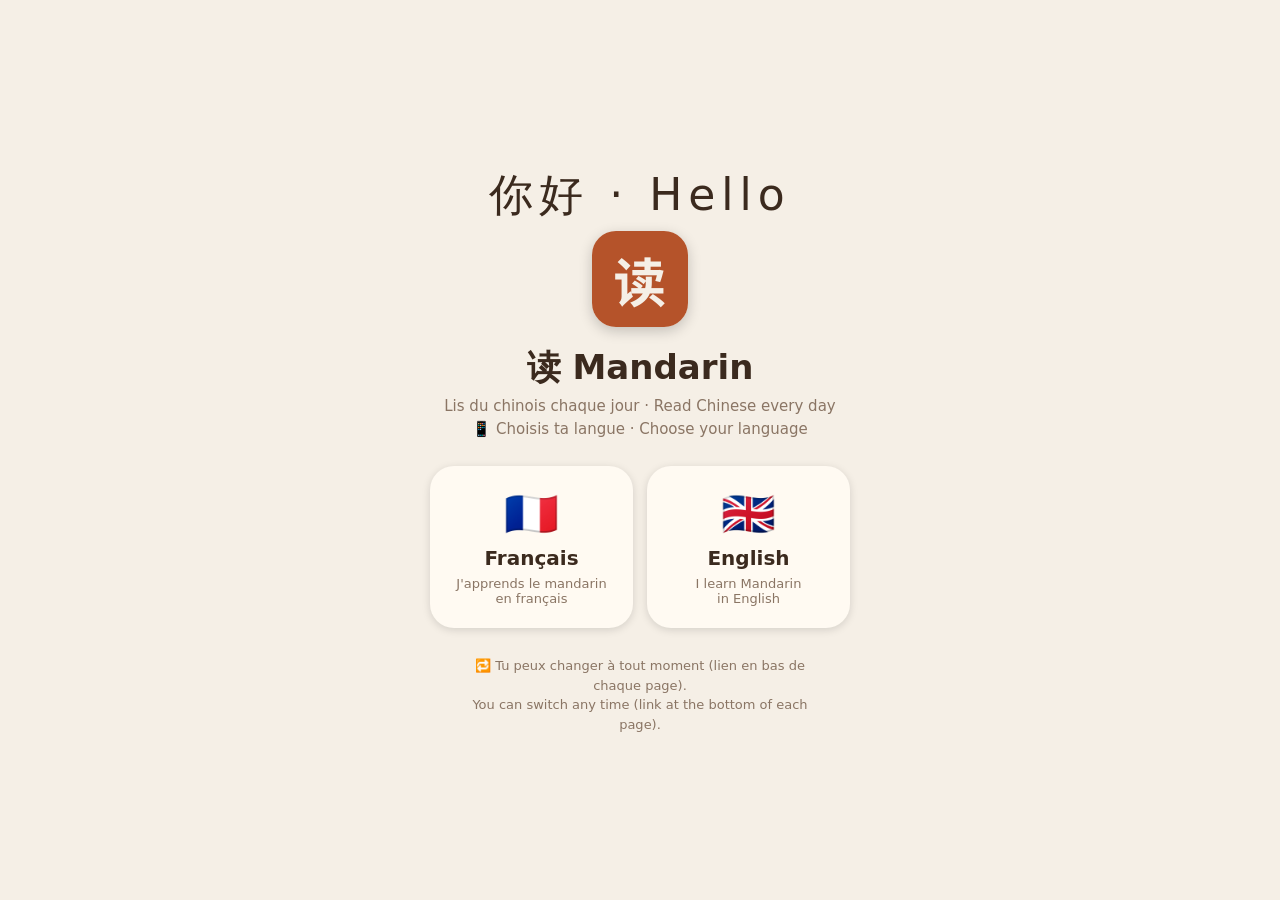
==== commit 7c5be148: "Add files via upload" ====
--- a/index.html
+++ b/index.html
@@ -4,1028 +4,43 @@
 <meta charset="utf-8">
 <meta name="viewport" content="width=device-width,initial-scale=1,viewport-fit=cover">
 <meta name="theme-color" content="#f5efe6">
-<link rel="manifest" href="manifest.json">
+<title>读 Mandarin</title>
+<meta name="apple-mobile-web-app-capable" content="yes"><meta name="mobile-web-app-capable" content="yes"><meta name="apple-mobile-web-app-status-bar-style" content="default"><link rel="manifest" href="manifest.json">
 <link rel="icon" href="icon-192.png">
 <link rel="apple-touch-icon" href="icon-192.png">
-<title>读 Lecture du jour</title>
 <style>
-:root{--bg:#f5efe6;--ink:#3b2a1e;--soft:#8a7564;--card:#fffaf2;--acc:#b5532a;--ok:#4f7a4a}
+:root{--bg:#f5efe6;--ink:#3b2a1e;--soft:#8a7564;--card:#fffaf2;--acc:#b5532a}
 *{box-sizing:border-box;-webkit-tap-highlight-color:transparent}
-body{margin:0;background:var(--bg);color:var(--ink);font-family:system-ui,-apple-system,"PingFang SC","Noto Sans SC",sans-serif;min-height:100vh;padding:env(safe-area-inset-top) 16px calc(24px + env(safe-area-inset-bottom));max-width:560px;margin:auto}
-header{display:flex;justify-content:space-between;align-items:center;padding:14px 0}
-.streak{font-weight:700}
-.nav{display:flex;align-items:center;gap:10px;color:var(--soft);font-size:15px}
-button{font:inherit;border:0;cursor:pointer;color:var(--ink)}
-.ic{background:var(--card);border-radius:50%;width:42px;height:42px;font-size:18px;box-shadow:0 1px 3px #0002}
-h1{font-size:22px;margin:4px 0 2px;text-align:center}
-.date{text-align:center;color:var(--soft);font-size:14px;margin-bottom:14px}
-.sent{background:var(--card);border-radius:20px;padding:18px 12px 14px;margin-bottom:12px;box-shadow:0 1px 4px #0001}
-.line{display:flex;flex-wrap:wrap;justify-content:center;gap:4px 2px}
-.w{display:flex;flex-direction:column;align-items:center;padding:2px 6px;border-radius:10px;cursor:pointer}
-.w:active,.w.on{background:#b5532a22}
-.py{font-size:14px;color:var(--acc);height:19px}
-.hide-py .py{visibility:hidden}
-.hz{font-size:38px;line-height:1.15}
-.p{font-size:38px;line-height:1.15;align-self:flex-end;padding:0 2px}
-.fr{text-align:center;color:var(--soft);margin-top:10px;font-size:15px;min-height:20px}
-.row{display:flex;justify-content:center;gap:10px;margin-top:8px}
-.sm{background:var(--bg);border-radius:20px;padding:8px 14px;font-size:14px}
-.tip{position:sticky;bottom:12px;background:var(--ink);color:#fff;border-radius:16px;padding:12px 16px;text-align:center;margin-top:10px;display:none}
-.tip b{font-size:26px;display:block}
-.tools{display:flex;gap:10px;justify-content:center;margin:14px 0}
-.tools button{background:var(--card);padding:10px 16px;border-radius:24px;box-shadow:0 1px 3px #0002;font-size:15px}
-.tools button.act{background:var(--acc);color:#fff}
-.done{display:block;width:100%;background:var(--acc);color:#fff;padding:16px;border-radius:28px;font-size:18px;font-weight:700;margin-top:6px}
-.done.ok{background:var(--ok)}
-.dots{display:flex;justify-content:center;gap:6px;margin-top:16px}
-.dots i{width:12px;height:12px;border-radius:50%;background:#0002}
-.dots i.on{background:var(--ok)}
-.dots i.today{outline:2px solid var(--acc);outline-offset:2px}
-
-.tabs{display:flex;gap:8px;background:var(--card);padding:5px;border-radius:26px;box-shadow:0 1px 3px #0002;margin-bottom:8px}
-.tabs button{flex:1;padding:10px;border-radius:22px;background:transparent;font-weight:700;font-size:15px;color:var(--soft)}
-.tabs button.on{background:var(--acc);color:#fff}
-.hid{display:none!important}
-.big{background:var(--card);border-radius:22px;padding:22px 10px 16px;box-shadow:0 1px 4px #0001;text-align:center;margin:8px 0 12px}
-.big .line{gap:2px 0}
-.big .hz{font-size:46px}.big .py{font-size:15px}
-.big .tr{color:var(--soft);font-size:16px;margin-top:10px;min-height:22px}
-.grp{margin:12px 0 4px;font-size:13px;color:var(--soft);display:flex;gap:6px;align-items:baseline}
-.grp b{font-size:15px}
-.chips{display:flex;flex-wrap:wrap;gap:8px}
-.chip{background:var(--card);border-radius:16px;padding:8px 12px;box-shadow:0 1px 3px #0002;text-align:center;min-width:64px}
-.chip .c1{font-size:26px;line-height:1.1}.chip .c2{font-size:12px;color:var(--soft)}
-.chip.on{outline:3px solid var(--acc)}
-.cs .chip.on{background:#b5532a18}.cv .chip.on{outline-color:var(--ok)}.co .chip.on{outline-color:#2f6f9f}
-.brow{display:flex;gap:10px;margin-top:16px}
-.brow button{flex:1;padding:14px;border-radius:26px;font-size:16px;font-weight:700;background:var(--acc);color:#fff}
-.brow button.alt{background:var(--card);color:var(--ink);box-shadow:0 1px 3px #0002}
-
-.ans{min-height:84px;border:2px dashed #0003;border-radius:18px;padding:8px;display:flex;flex-wrap:wrap;gap:8px;justify-content:center;align-items:center;margin:10px 0}
-.ans:empty::after{content:"…";color:var(--soft);font-size:28px}
-.qmsg{text-align:center;min-height:52px;margin:12px 0 0;font-size:17px;color:var(--ink)}
-.qmsg.ok{color:var(--ok);font-weight:700;font-size:22px}
-.qsc{text-align:center;color:var(--soft);margin-top:14px;font-size:15px}
-.tabs button.tg.on{background:var(--ok)}
-.hid2{display:none}
-.cl .hz{color:var(--acc);font-weight:700}.t4 button{font-size:13px;padding:10px 4px}.emo{font-size:26px;text-align:center;letter-spacing:2px;line-height:1.5;margin-top:8px;word-break:break-all}.hint{text-align:center;color:var(--soft);font-size:14px;margin:4px 0 8px}.tools{flex-wrap:wrap}.tools button.act{background:var(--acc);color:#fff}.lo button{font-size:13px!important;padding:8px 12px!important}.inst{background:var(--acc);color:#fff;border-radius:22px;padding:9px 14px;font-size:14px;font-weight:700;box-shadow:0 1px 3px #0003}
-.ov{position:fixed;inset:0;background:#0006;display:flex;align-items:flex-end;justify-content:center;z-index:9}
-.ov>div{background:var(--card);border-radius:24px 24px 0 0;padding:22px 20px calc(24px + env(safe-area-inset-bottom));max-width:560px;width:100%;text-align:center;font-size:18px;line-height:1.9}
-.ov b{font-size:22px;display:block;margin-bottom:6px}.ov button{margin-top:12px;background:var(--acc);color:#fff;border-radius:24px;padding:12px 32px;font-size:16px;font-weight:700}
-.nsub{display:flex;gap:6px;margin:6px 0 10px}.nsub button{flex:1;padding:10px 4px;border-radius:18px;background:var(--card);font-size:14px;font-weight:700;box-shadow:0 1px 3px #0002;color:var(--soft)}.nsub button.on{background:var(--acc);color:#fff}
-.ncard{display:flex;align-items:center;gap:12px;background:var(--card);border-radius:18px;padding:10px 14px;margin-bottom:8px;box-shadow:0 1px 3px #0001;width:100%;text-align:left}
-.ncard .nm{font-size:32px}.ncard .nh{font-size:28px;line-height:1.15}.ncard .np{font-size:14px;color:var(--acc)}.ncard .nr{margin-left:auto;text-align:right}.ncard .nf{font-size:13px;color:var(--soft)}.ncard.on{outline:3px solid var(--acc)}
-.tgs{display:flex;flex-wrap:wrap;gap:6px;margin:6px 0 10px}.tgs button{padding:8px 12px;border-radius:18px;background:var(--card);font-size:14px;font-weight:700;box-shadow:0 1px 3px #0002;color:var(--soft)}.tgs button.on{background:var(--acc);color:#fff}
-.tcard{display:flex;gap:8px;align-items:center;background:var(--card);border-radius:18px;padding:12px 14px;margin-bottom:8px;box-shadow:0 1px 3px #0001}
-.tcard .tt{flex:1;cursor:pointer}.tcard .th{font-size:24px;line-height:1.3}.tcard .tp{font-size:14px;color:var(--acc)}.tcard .tf{font-size:14px;color:var(--soft)}
-.tcard .tb{display:flex;flex-direction:column;gap:6px}.tcard .tb button{background:var(--bg);border-radius:14px;padding:8px 10px;font-size:16px}
-.bigshow{position:fixed;inset:0;background:#fff;color:#111;z-index:20;display:flex;flex-direction:column;align-items:center;justify-content:center;padding:24px;text-align:center}
-.bigshow .bh{font-size:min(15vw,80px);line-height:1.35;font-weight:600}.bigshow .bf{margin-top:24px;font-size:15px;color:#666}.bigshow .sp{margin-top:20px;font-size:24px;background:#eee;border-radius:30px;padding:12px 28px;color:#111}
-.gopt{display:block;width:100%;background:var(--card);border-radius:18px;padding:14px;margin-bottom:8px;font-size:17px;box-shadow:0 1px 3px #0002;text-align:left}.gopt.dim{opacity:.35}.gopt.good{outline:3px solid var(--ok)}
-#mainTabs{overflow-x:auto;scrollbar-width:none}#mainTabs::-webkit-scrollbar{display:none}#mainTabs button{flex:0 0 auto;padding:10px 13px;white-space:nowrap}
-.big .p{font-size:46px}.big .line.s5 .hz,.big .line.s5 .p{font-size:30px}.big .line.s5 .w{padding:2px 3px}.big .line.s5 .py{font-size:13px}.dbar{display:flex;justify-content:space-between;align-items:center;gap:8px;margin:4px 0 8px}.dbar button{background:var(--card);border-radius:18px;padding:8px 12px;font-size:14px;box-shadow:0 1px 3px #0002}.dbar button.act{background:var(--acc);color:#fff}.dbar .nf{font-size:14px;color:var(--soft);text-align:center;flex:1}
-.dnpc{background:var(--card);border-radius:20px;padding:16px;margin:6px 0 12px;box-shadow:0 1px 4px #0001;display:flex;gap:10px;align-items:flex-start}.dnpc .dav{font-size:32px}.dnpc .dh{font-size:26px;line-height:1.3}.dnpc .dp{font-size:14px;color:var(--acc)}.dnpc .df{font-size:14px;color:var(--soft);margin-top:4px}.dnpc.dsit{font-style:italic;color:var(--soft);font-size:17px}
-.gopt .oh{font-size:20px}.gopt .op{font-size:13px;color:var(--acc)}.gopt .of{font-size:13px;color:var(--soft)}.gopt.good{outline:3px solid var(--ok)}
-.tncard{display:flex;gap:12px;align-items:center;background:var(--card);border-radius:18px;padding:10px 14px;margin-bottom:8px;box-shadow:0 1px 3px #0001;cursor:pointer;color:var(--ink)}.tncard svg{flex:none;color:var(--ink)}.tncard .a{font-size:26px;line-height:1.2}.tncard .b{font-size:14px;color:var(--acc)}.tncard .c{font-size:14px;color:var(--soft)}
-.tonegrid{display:grid;grid-template-columns:repeat(4,1fr);gap:8px;margin-bottom:8px}.tbtn{display:flex!important;flex-direction:column;align-items:center;gap:2px;padding:10px 4px!important;margin:0!important;text-align:center!important;color:var(--ink)}.tbtn span{font-size:14px;color:var(--soft)}.tbtn svg{color:var(--ink)}
-.mrow{display:flex;gap:8px;align-items:stretch;margin-bottom:8px}.mrow .gopt{flex:1;margin:0}.mrow .sm{padding:0 16px;font-size:18px}
-.sndc{background:var(--card);border-radius:18px;padding:12px 14px;margin-bottom:8px;box-shadow:0 1px 3px #0001}.sndc .t{display:flex;gap:12px;align-items:center;margin-bottom:8px}.sndc .l{font-size:30px;font-weight:700;color:var(--acc);min-width:52px}.sndc .d{font-size:14px;color:var(--soft)}
+body{margin:0;background:var(--bg);color:var(--ink);font-family:system-ui,-apple-system,"PingFang SC","Noto Sans SC",sans-serif;min-height:100vh;display:flex;flex-direction:column;align-items:center;justify-content:center;padding:24px 18px;text-align:center}
+.logo{width:96px;height:96px;border-radius:24px;box-shadow:0 4px 14px #0003}
+h1{font-size:34px;margin:18px 0 4px}
+.sub{color:var(--soft);font-size:15px;margin-bottom:26px;line-height:1.5}
+.c{display:flex;gap:14px;width:100%;max-width:420px}
+a.b{flex:1;background:var(--card);border-radius:24px;padding:22px 8px;text-decoration:none;color:var(--ink);box-shadow:0 2px 8px #0002;display:flex;flex-direction:column;gap:6px;align-items:center}
+a.b:active{transform:scale(.97)}
+a.b.last{outline:3px solid var(--acc)}
+.fl{font-size:44px}.nm{font-size:20px;font-weight:700}.ds{font-size:13px;color:var(--soft)}
+.zh{font-size:44px;letter-spacing:6px;margin-bottom:6px}
+.f{margin-top:28px;font-size:13px;color:var(--soft);max-width:340px;line-height:1.5}
 </style>
 </head>
 <body>
-<header>
-  <div class="streak" id="streak">🔥 0</div>
-  <button class="inst hid" id="inst">⬇ Installer</button>
-  <div class="nav"><button class="ic" id="prev">‹</button><span id="pos"></span><button class="ic" id="next">›</button></div>
-</header>
-<div class="tabs t4" id="mainTabs"><button id="tabR" class="on">读 Lire</button><button id="tabB">造 Créer</button><button id="tabQ">考 Quiz</button><button id="tabP">配 Paires</button><button id="tabN">名 Noms</button><button id="tabT">旅 Voyage</button><button id="tabS">声 Tons</button></div>
-<div id="vRead">
-<h1 id="title"></h1>
-<div class="date" id="date"></div>
-<main id="text"></main>
-<div class="tip" id="tip"></div>
-<div class="tools">
-  <button id="all">🔊 Tout lire</button>
-  <button id="lis">🎧 Écoute</button>
-  <button id="tpy" class="act">拼 Pinyin</button>
-  <button id="tfr">🇫🇷 Traduction</button>
+<div class="zh">你好 · Hello</div>
+<img class="logo" src="icon-192.png" alt="读">
+<h1>读 Mandarin</h1>
+<div class="sub">Lis du chinois chaque jour · Read Chinese every day<br>📱 Choisis ta langue · Choose your language</div>
+<div class="c">
+  <a class="b" id="bf" href="app-fr.html"><span class="fl">🇫🇷</span><span class="nm">Français</span><span class="ds">J'apprends le mandarin<br>en français</span></a>
+  <a class="b" id="be" href="app-en.html"><span class="fl">🇬🇧</span><span class="nm">English</span><span class="ds">I learn Mandarin<br>in English</span></a>
 </div>
-<div class="tools lo"><button id="lslow" class="act">🐢 Lent d'abord</button><button id="lfr">🇫🇷 + traduction</button><button id="lall">∞ Tous les textes</button></div>
-<button class="done" id="done">✓ J'ai lu aujourd'hui</button>
-<div class="dots" id="dots"></div>
-</div>
-<div id="vBuild" class="hid">
-  <div class="big"><div class="line" id="bline"></div><div class="tr" id="btr"></div><div class="emo" id="bemo"></div></div>
-  <div class="tabs t4"><button id="mA" class="on">吃 Action</button><button id="mE">很 État</button><button id="mC">三 Compter</button><button id="nG" class="tg">不 Non</button></div>
-  <div id="gS"><div class="grp"><b>我</b> Qui ?</div><div class="chips cs" id="cS"></div></div>
-  <div id="gV"><div class="grp"><b>吃</b> Action</div><div class="chips cv" id="cV"></div></div>
-  <div id="gO"><div class="grp"><b id="lOh">饭</b> <span id="lOt">Quoi ?</span></div><div class="chips co" id="cO"></div></div>
-  <div id="gN" class="hid"><div class="grp"><b>三</b> Unités</div><div class="chips" id="cN"></div><div class="grp"><b>十</b> Dizaines</div><div class="chips" id="cT"></div></div>
-  <div class="brow"><button id="bsay">🔊 Écouter</button><button class="alt" id="brnd">🎲 Au hasard</button></div>
-</div>
-<div id="vQuiz" class="hid">
-  <div class="big"><div class="tr" id="qfr" style="font-size:22px;color:var(--ink);margin:0"></div></div>
-  <div class="ans" id="qans"></div>
-  <div class="chips" id="qpool" style="justify-content:center"></div>
-  <div class="qmsg" id="qmsg"></div>
-  <div class="brow"><button class="alt" id="qreset">↺ Recommencer</button><button id="qnext">Suivant ›</button></div>
-  <div class="qsc" id="qsc"></div>
-</div>
-<div id="vPair" class="hid">
-  <div class="hint">1 nom = 1 classificateur : 苹果 → 个苹果</div>
-  <div class="big"><div class="emo" id="pemo" style="font-size:64px;margin:0"></div><div class="line" id="pline"></div><div class="tr" id="pfr"></div></div>
-  <div class="chips" id="popts" style="justify-content:center"></div>
-  <div class="qmsg" id="pmsg"></div>
-  <div class="brow"><button id="pnext">Suivant ›</button></div>
-  <div class="qsc" id="psc"></div>
-</div>
-<div id="vNames" class="hid">
-  <div class="hint">Touche une carte pour l'écouter</div>
-  <div class="nsub"><button id="nsv" class="on">🏙 Villes</button><button id="nse">🏢 Entreprises</button><button id="nsp">👤 Personnes</button></div>
-  <div id="nlist"></div>
-</div>
-<div id="vTrip" class="hid">
-  <div class="hint">Touche une phrase pour l'écouter · 📲 pour la montrer à quelqu'un</div>
-  <div class="tgs" id="tgs"></div>
-  <div class="tools" style="margin:0 0 10px"><button id="tg">🎧 Écoute &amp; devine</button><button id="td">💬 Dialogues</button></div>
-  <div id="tlist"></div>
-  <div id="tgame" class="hid">
-    <div class="big"><div style="font-size:54px">🎧</div><div class="tr">Écoute, puis choisis le sens</div>
-      <div class="row"><button class="sm" id="gplay">🔊</button><button class="sm" id="gslow">🐢</button></div></div>
-    <div id="gopts"></div>
-    <div class="qmsg" id="gmsg"></div>
-    <div class="brow"><button id="gnext">Suivant ›</button></div>
-    <div class="qsc" id="gsc"></div>
-  </div>
-  <div id="tdlg" class="hid"></div>
-</div>
-<div id="vTone" class="hid">
-  <div class="tgs" id="ttabs"></div>
-  <div id="tcont"></div>
-</div>
-
+<div class="f">🔁 Tu peux changer à tout moment (lien en bas de chaque page).<br>You can switch any time (link at the bottom of each page).</div>
 <script>
-// "hanzi|pinyin|français" séparés par des espaces ; sans « | » = ponctuation
-const T=[
-{t:"Mon chat",s:[
-["我|wǒ|je 有|yǒu|avoir 一|yì|un 只|zhī|(classificateur : animaux) 猫|māo|chat 。","J'ai un chat."],
-["它|tā|il (animal) 很|hěn|très 小|xiǎo|petit 。","Il est petit."],
-["它|tā|il (animal) 喜欢|xǐhuan|aimer 喝|hē|boire 水|shuǐ|eau 。","Il aime boire de l'eau."]]},
-{t:"Le matin",s:[
-["早上|zǎoshang|le matin 好|hǎo|bon ！","Bonjour (le matin) !"],
-["我|wǒ|je 喝|hē|boire 一|yì|un 杯|bēi|(classificateur : verre) 水|shuǐ|eau 。","Je bois un verre d'eau."],
-["我|wǒ|je 吃|chī|manger 一|yí|un 个|gè|(classificateur général) 苹果|píngguǒ|pomme 。","Je mange une pomme."]]},
-{t:"Mes livres",s:[
-["我|wǒ|je 有|yǒu|avoir 三|sān|trois 本|běn|(classificateur : livres) 书|shū|livre 。","J'ai trois livres."],
-["这|zhè|ce 本|běn|(classificateur : livres) 书|shū|livre 很|hěn|très 好|hǎo|bon 。","Ce livre est très bien."],
-["我|wǒ|je 每天|měitiān|chaque jour 看|kàn|lire 书|shū|livre 。","Je lis chaque jour."]]},
-{t:"Ma maison",s:[
-["这|zhè|ceci 是|shì|être 我|wǒ|je 的|de|(possessif) 家|jiā|maison 。","Voici ma maison."],
-["我|wǒ|je 家|jiā|famille 有|yǒu|avoir 四|sì|quatre 个|gè|(classificateur général) 人|rén|personne 。","Dans ma famille, il y a quatre personnes."],
-["我|wǒ|je 爱|ài|aimer 我|wǒ|mon 家|jiā|famille 。","J'aime ma famille."]]},
-{t:"À l'école",s:[
-["我|wǒ|je 在|zài|être à 学校|xuéxiào|école 。","Je suis à l'école."],
-["我|wǒ|je 有|yǒu|avoir 两|liǎng|deux 支|zhī|(classificateur : stylos) 笔|bǐ|stylo 。","J'ai deux stylos."],
-["我|wǒ|je 有|yǒu|avoir 一|yì|une 张|zhāng|(classificateur : feuilles) 纸|zhǐ|papier 。","J'ai une feuille de papier."]]},
-{t:"Aujourd'hui",s:[
-["今天|jīntiān|aujourd'hui 天气|tiānqì|temps 很|hěn|très 好|hǎo|bon 。","Aujourd'hui il fait très beau."],
-["我|wǒ|je 去|qù|aller 学校|xuéxiào|école 。","Je vais à l'école."],
-["你|nǐ|tu 呢|ne|et (toi) ？","Et toi ?"]]},
-{t:"Au marché",s:[
-["你好|nǐ hǎo|bonjour ！","Bonjour !"],
-["我|wǒ|je 要|yào|vouloir 五|wǔ|cinq 个|gè|(classificateur général) 苹果|píngguǒ|pomme 。","Je voudrais cinq pommes."],
-["很|hěn|très 好|hǎo|bien ，谢谢|xièxie|merci ！","Très bien, merci !"]]},
-{t:"Mon ami",s:[
-["他|tā|il 是|shì|être 我|wǒ|je 的|de|(possessif) 朋友|péngyou|ami 。","C'est mon ami."],
-["他|tā|il 叫|jiào|s'appeler 小明|Xiǎo Míng|Xiao Ming 。","Il s'appelle Xiao Ming."],
-["我们|wǒmen|nous 都|dōu|tous 喜欢|xǐhuan|aimer 猫|māo|chat 。","Nous aimons tous les chats."]]},
-{t:"Le soir",s:[
-["晚上|wǎnshang|le soir 我|wǒ|je 在|zài|être à 家|jiā|maison 。","Le soir, je suis à la maison."],
-["我|wǒ|je 喝|hē|boire 一|yì|un 杯|bēi|(classificateur : verre) 茶|chá|thé 。","Je bois une tasse de thé."],
-["晚安|wǎn'ān|bonne nuit ！","Bonne nuit !"]]},
-{t:"Deux chats",s:[
-["我|wǒ|je 家|jiā|maison 有|yǒu|avoir 一|yì|un 只|zhī|(classificateur : animaux) 大|dà|grand 猫|māo|chat 和|hé|et 一|yì|un 只|zhī|(classificateur : animaux) 小|xiǎo|petit 猫|māo|chat 。","Chez moi, il y a un grand chat et un petit chat."],
-["大|dà|grand 猫|māo|chat 喜欢|xǐhuan|aimer 睡觉|shuìjiào|dormir 。","Le grand chat aime dormir."],
-["小|xiǎo|petit 猫|māo|chat 喜欢|xǐhuan|aimer 玩|wán|jouer 。","Le petit chat aime jouer."]]},
-{t:"Les courses",s:[["我|wǒ|je 去|qù|aller 市场|shìchǎng|marché 。", "Je vais au marché."],
-["我|wǒ|je 要|yào|vouloir 三|sān|trois 个|gè|(classificateur général) 苹果|píngguǒ|pomme 。", "Je voudrais trois pommes."],
-["我|wǒ|je 也|yě|aussi 要|yào|vouloir 两|liǎng|deux 条|tiáo|(classificateur : poissons) 鱼|yú|poisson 。", "Je voudrais aussi deux poissons."]]},
-{t:"Que veux-tu ?",s:[["你好|nǐ hǎo|bonjour ！ 你|nǐ|tu 要|yào|vouloir 什么|shénme|quoi ？", "Bonjour ! Que veux-tu ?"],
-["我|wǒ|je 要|yào|vouloir 一|yì|un 杯|bēi|(classificateur : verre) 茶|chá|thé 和|hé|et 一|yì|un 杯|bēi|(classificateur : verre) 牛奶|niúnǎi|lait 。", "Je voudrais un thé et un lait."],
-["谢谢|xièxie|merci ！ 再见|zàijiàn|au revoir ！", "Merci ! Au revoir !"]]},
-{t:"Combien ?",s:[["这|zhè|ce 个|gè|(classificateur général) 苹果|píngguǒ|pomme 多少|duōshao|combien 钱|qián|argent ？", "Combien coûte cette pomme ?"],
-["一|yí|un 个|gè|(classificateur général) 五|wǔ|cinq 块|kuài|yuan 。", "Cinq yuans la pomme."],
-["很|hěn|très 好|hǎo|bien ， 我|wǒ|je 要|yào|vouloir 三|sān|trois 个|gè|(classificateur général) 。", "Très bien, j'en prends trois."]]},
-{t:"Les fleurs",s:[["我|wǒ|je 喜欢|xǐhuan|aimer 花|huā|fleur 。", "J'aime les fleurs."],
-["我|wǒ|je 要|yào|vouloir 五|wǔ|cinq 朵|duǒ|(classificateur : fleurs) 花|huā|fleur 。", "Je voudrais cinq fleurs."],
-["花|huā|fleur 很|hěn|très 好看|hǎokàn|joli 。", "Les fleurs sont très jolies."]]},
-{t:"Ma classe",s:[["这|zhè|ceci 是|shì|être 我|wǒ|je 的|de|(possessif) 班|bān|classe 。", "Voici ma classe."],
-["班|bān|classe 里|lǐ|dans 有|yǒu|il y a 二十|èrshí|vingt 个|gè|(classificateur général) 学生|xuésheng|élève 。", "Dans la classe, il y a vingt élèves."],
-["我们|wǒmen|nous 有|yǒu|avoir 一|yí|un 个|gè|(classificateur général) 老师|lǎoshī|professeur 。", "Nous avons un professeur."]]},
-{t:"Sur la table",s:[["桌子|zhuōzi|table 上|shàng|sur 有|yǒu|il y a 三|sān|trois 本|běn|(classificateur : livres) 书|shū|livre 。", "Sur la table, il y a trois livres."],
-["还|hái|aussi 有|yǒu|il y a 两|liǎng|deux 支|zhī|(classificateur : stylos) 笔|bǐ|stylo 和|hé|et 一|yì|une 张|zhāng|(classificateur : feuilles) 纸|zhǐ|papier 。", "Il y a aussi deux stylos et une feuille."],
-["老师|lǎoshī|professeur 喜欢|xǐhuan|aimer 看|kàn|lire 书|shū|livre 。", "Le professeur aime lire."]]},
-{t:"Mes camarades",s:[["我|wǒ|je 在|zài|être à 学校|xuéxiào|école 。", "Je suis à l'école."],
-["我|wǒ|mon 的|de|(possessif) 朋友|péngyou|ami 在|zài|être dans 我|wǒ|ma 的|de|(possessif) 班|bān|classe 里|lǐ|dans 。", "Mon ami est dans ma classe."],
-["我们|wǒmen|nous 都|dōu|tous 喜欢|xǐhuan|aimer 老师|lǎoshī|professeur 。", "Nous aimons tous le professeur."]]},
-{t:"Ma famille",s:[["我|wǒ|mon 家|jiā|famille 有|yǒu|avoir 五|wǔ|cinq 个|gè|(classificateur général) 人|rén|personne 。", "Dans ma famille, il y a cinq personnes."],
-["爸爸|bàba|papa 、 妈妈|māma|maman 、 哥哥|gēge|grand frère 、 姐姐|jiějie|grande sœur 和|hé|et 我|wǒ|moi 。", "Papa, maman, mon grand frère, ma grande sœur et moi."],
-["我|wǒ|je 爱|ài|aimer 我|wǒ|ma 的|de|(possessif) 家|jiā|famille 。", "J'aime ma famille."]]},
-{t:"À table",s:[["爸爸|bàba|papa 吃|chī|manger 米饭|mǐfàn|riz 。", "Papa mange du riz."],
-["妈妈|māma|maman 吃|chī|manger 鱼|yú|poisson 。", "Maman mange du poisson."],
-["我|wǒ|je 吃|chī|manger 一|yí|un 个|gè|(classificateur général) 蛋|dàn|œuf 。", "Je mange un œuf."],
-["我们|wǒmen|nous 都|dōu|tous 喝|hē|boire 水|shuǐ|eau 。", "Nous buvons tous de l'eau."]]},
-{t:"Mes animaux",s:[["我|wǒ|mon 家|jiā|maison 有|yǒu|avoir 一|yì|un 只|zhī|(classificateur : animaux) 狗|gǒu|chien 和|hé|et 两|liǎng|deux 只|zhī|(classificateur : animaux) 猫|māo|chat 。", "Chez moi, il y a un chien et deux chats."],
-["狗|gǒu|chien 很|hěn|très 大|dà|grand ， 猫|māo|chat 很|hěn|très 小|xiǎo|petit 。", "Le chien est grand, les chats sont petits."],
-["我们|wǒmen|nous 都|dōu|tous 喜欢|xǐhuan|aimer 它们|tāmen|eux (animaux) 。", "Nous les aimons tous."]]},
-{t:"Mes vêtements",s:[["我|wǒ|je 有|yǒu|avoir 三|sān|trois 件|jiàn|(classificateur : vêtements) 衣服|yīfu|vêtement 。", "J'ai trois vêtements."],
-["这|zhè|ce 件|jiàn|(classificateur : vêtements) 衣服|yīfu|vêtement 很|hěn|très 大|dà|grand 。", "Ce vêtement est très grand."],
-["我|wǒ|je 不|bù|ne… pas 喜欢|xǐhuan|aimer 大|dà|grand 衣服|yīfu|vêtement 。", "Je n'aime pas les grands vêtements."]]},
-{t:"À la maison",s:[["家|jiā|maison 里|lǐ|dans 有|yǒu|il y a 一|yì|une 张|zhāng|(classificateur : tables) 桌子|zhuōzi|table 和|hé|et 四|sì|quatre 把|bǎ|(classificateur : chaises) 椅子|yǐzi|chaise 。", "À la maison, il y a une table et quatre chaises."],
-["桌子|zhuōzi|table 上|shàng|sur 有|yǒu|il y a 一|yì|une 杯|bēi|(classificateur : verre) 茶|chá|thé 。", "Sur la table, il y a une tasse de thé."],
-["我们|wǒmen|nous 在|zài|à 家|jiā|maison 吃饭|chīfàn|manger 。", "Nous mangeons à la maison."]]},
-{t:"La voiture de papa",s:[["爸爸|bàba|papa 有|yǒu|avoir 一|yí|une 辆|liàng|(classificateur : véhicules) 汽车|qìchē|voiture 。", "Papa a une voiture."],
-["汽车|qìchē|voiture 很|hěn|très 大|dà|grand 。", "La voiture est grande."],
-["我们|wǒmen|nous 都|dōu|tous 喜欢|xǐhuan|aimer 汽车|qìchē|voiture 。", "Nous aimons tous la voiture."]]},
-{t:"Le petit-déjeuner",s:[["早上|zǎoshang|le matin ， 我|wǒ|je 吃|chī|manger 面包|miànbāo|pain 和|hé|et 一|yí|un 个|gè|(classificateur général) 蛋|dàn|œuf 。", "Le matin, je mange du pain et un œuf."],
-["我|wǒ|je 喝|hē|boire 一|yì|un 杯|bēi|(classificateur : verre) 牛奶|niúnǎi|lait 。", "Je bois un verre de lait."],
-["很|hěn|très 好吃|hǎochī|délicieux ！", "C'est très bon !"]]},
-{t:"Une pomme rouge",s:[["我|wǒ|je 有|yǒu|avoir 一|yí|un 个|gè|(classificateur général) 红|hóng|rouge 苹果|píngguǒ|pomme 。", "J'ai une pomme rouge."],
-["红|hóng|rouge 苹果|píngguǒ|pomme 很|hěn|très 好吃|hǎochī|délicieux 。", "La pomme rouge est très bonne."],
-["我|wǒ|je 喜欢|xǐhuan|aimer 吃|chī|manger 苹果|píngguǒ|pomme 。", "J'aime manger des pommes."]]},
-{t:"Les bananes",s:[["这|zhè|ceci 是|shì|être 香蕉|xiāngjiāo|banane 。", "Ce sont des bananes."],
-["香蕉|xiāngjiāo|banane 是|shì|être 黄色|huángsè|jaune 的|de|(particule) 。", "Les bananes sont jaunes."],
-["我|wǒ|je 要|yào|vouloir 三|sān|trois 根|gēn|(classificateur : objets longs) 香蕉|xiāngjiāo|banane 。", "Je voudrais trois bananes."]]},
-{t:"La soupe",s:[["晚上|wǎnshang|le soir ， 我们|wǒmen|nous 吃|chī|manger 面条|miàntiáo|nouilles 。", "Le soir, nous mangeons des nouilles."],
-["我|wǒ|je 喝|hē|boire 一|yì|un 碗|wǎn|(classificateur : bol) 汤|tāng|soupe 。", "Je bois un bol de soupe."],
-["汤|tāng|soupe 很|hěn|très 好喝|hǎohē|délicieux (à boire) 。", "La soupe est très bonne."]]},
-{t:"J'ai faim",s:[["我|wǒ|je 很|hěn|très 饿|è|avoir faim 。", "J'ai très faim."],
-["我|wǒ|je 要|yào|vouloir 吃|chī|manger 米饭|mǐfàn|riz 和|hé|et 鱼|yú|poisson 。", "Je veux manger du riz et du poisson."],
-["我|wǒ|je 不|bú|ne… pas 要|yào|vouloir 茶|chá|thé ， 我|wǒ|je 要|yào|vouloir 水|shuǐ|eau 。", "Je ne veux pas de thé, je veux de l'eau."]]},
-{t:"Au restaurant",s:[["你好|nǐ hǎo|bonjour ！ 我|wǒ|je 要|yào|vouloir 一|yì|un 碗|wǎn|(classificateur : bol) 面条|miàntiáo|nouilles 。", "Bonjour ! Je voudrais un bol de nouilles."],
-["你|nǐ|tu 要|yào|vouloir 喝|hē|boire 什么|shénme|quoi ？", "Que veux-tu boire ?"],
-["我|wǒ|je 要|yào|vouloir 一|yì|un 杯|bēi|(classificateur : verre) 茶|chá|thé ， 谢谢|xièxie|merci 。", "Je voudrais un thé, merci."]]},
-{t:"Les couleurs",s:[["苹果|píngguǒ|pomme 是|shì|être 红色|hóngsè|rouge 的|de|(particule) 。", "La pomme est rouge."],
-["天|tiān|ciel 是|shì|être 蓝色|lánsè|bleu 的|de|(particule) 。", "Le ciel est bleu."],
-["猫|māo|chat 是|shì|être 白色|báisè|blanc 的|de|(particule) 。", "Le chat est blanc."]]},
-{t:"Mon chat blanc",s:[["我|wǒ|je 的|de|(particule) 猫|māo|chat 是|shì|être 白色|báisè|blanc 的|de|(particule) 。", "Mon chat est blanc."],
-["它|tā|il (animal) 很|hěn|très 小|xiǎo|petit 。", "Il est très petit."],
-["它|tā|il (animal) 喜欢|xǐhuan|aimer 喝|hē|boire 牛奶|niúnǎi|lait 。", "Il aime boire du lait."]]},
-{t:"Mon chien noir",s:[["我|wǒ|je 的|de|(particule) 狗|gǒu|chien 是|shì|être 黑色|hēisè|noir 的|de|(particule) 。", "Mon chien est noir."],
-["它|tā|il (animal) 很|hěn|très 大|dà|grand 。", "Il est très grand."],
-["它|tā|il (animal) 喜欢|xǐhuan|aimer 吃|chī|manger 鱼|yú|poisson 。", "Il aime manger du poisson."]]},
-{t:"Mes stylos",s:[["我|wǒ|je 有|yǒu|avoir 三|sān|trois 支|zhī|(classificateur : stylos) 笔|bǐ|stylo 。", "J'ai trois stylos."],
-["一|yì|un 支|zhī|(classificateur : stylos) 是|shì|être 红色|hóngsè|rouge 的|de|(particule) ， 两|liǎng|deux 支|zhī|(classificateur : stylos) 是|shì|être 蓝色|lánsè|bleu 的|de|(particule) 。", "Un est rouge, deux sont bleus."],
-["我|wǒ|je 喜欢|xǐhuan|aimer 蓝色|lánsè|bleu 。", "J'aime le bleu."]]},
-{t:"Les fleurs de couleur",s:[["我|wǒ|je 有|yǒu|avoir 五|wǔ|cinq 朵|duǒ|(classificateur : fleurs) 花|huā|fleur 。", "J'ai cinq fleurs."],
-["三|sān|trois 朵|duǒ|(classificateur : fleurs) 是|shì|être 红色|hóngsè|rouge 的|de|(particule) ， 两|liǎng|deux 朵|duǒ|(classificateur : fleurs) 是|shì|être 黄色|huángsè|jaune 的|de|(particule) 。", "Trois sont rouges, deux sont jaunes."],
-["花|huā|fleur 很|hěn|très 好看|hǎokàn|joli 。", "Les fleurs sont très jolies."]]},
-{t:"Il fait chaud",s:[["今天|jīntiān|aujourd'hui 很|hěn|très 热|rè|chaud 。", "Aujourd'hui, il fait très chaud."],
-["我|wǒ|je 喝|hē|boire 一|yì|un 杯|bēi|(classificateur : verre) 水|shuǐ|eau 。", "Je bois un verre d'eau."],
-["我|wǒ|je 不|bù|ne… pas 喜欢|xǐhuan|aimer 热|rè|chaud 。", "Je n'aime pas la chaleur."]]},
-{t:"Il fait froid",s:[["今天|jīntiān|aujourd'hui 很|hěn|très 冷|lěng|froid 。", "Aujourd'hui, il fait très froid."],
-["我|wǒ|je 有|yǒu|avoir 一|yí|une 件|jiàn|(classificateur : vêtements) 大|dà|grand 衣服|yīfu|vêtement 。", "J'ai un grand vêtement."],
-["我|wǒ|je 喝|hē|boire 一|yì|un 杯|bēi|(classificateur : verre) 热|rè|chaud 茶|chá|thé 。", "Je bois une tasse de thé chaud."]]},
-{t:"Il pleut",s:[["今天|jīntiān|aujourd'hui 下雨|xiàyǔ|il pleut 。", "Aujourd'hui, il pleut."],
-["我|wǒ|je 在|zài|être à 家|jiā|maison 。", "Je suis à la maison."],
-["我|wǒ|je 喝|hē|boire 茶|chá|thé ， 看|kàn|lire 书|shū|livre 。", "Je bois du thé et je lis."]]},
-{t:"Il fait beau",s:[["今天|jīntiān|aujourd'hui 天气|tiānqì|temps 很|hěn|très 好|hǎo|bon 。", "Aujourd'hui, il fait très beau."],
-["今天|jīntiān|aujourd'hui 有|yǒu|il y a 太阳|tàiyáng|soleil 。", "Aujourd'hui, il y a du soleil."],
-["我|wǒ|je 和|hé|et 朋友|péngyou|ami 去|qù|aller 市场|shìchǎng|marché 。", "Mon ami et moi allons au marché."]]},
-{t:"Quel temps ?",s:[["今天|jīntiān|aujourd'hui 天气|tiānqì|temps 好|hǎo|bon 吗|ma|(question) ？", "Fait-il beau aujourd'hui ?"],
-["很|hěn|très 好|hǎo|bon ！", "Très beau !"],
-["不|bù|ne… pas 冷|lěng|froid ， 也|yě|aussi 不|bú|ne… pas 热|rè|chaud 。", "Il ne fait ni froid ni chaud."]]},
-{t:"Ma journée",s:[["早上|zǎoshang|le matin ， 我|wǒ|je 吃|chī|manger 面包|miànbāo|pain 。", "Le matin, je mange du pain."],
-["下午|xiàwǔ|l'après-midi ， 我|wǒ|je 在|zài|être à 学校|xuéxiào|école 。", "L'après-midi, je suis à l'école."],
-["晚上|wǎnshang|le soir ， 我|wǒ|je 在|zài|être à 家|jiā|maison 看|kàn|lire 书|shū|livre 。", "Le soir, je lis à la maison."]]},
-{t:"Pékin · 北京",s:[["北京|Běijīng|Pékin 是|shì|être 中国|Zhōngguó|Chine 的|de|(particule) 首都|shǒudū|capitale 。", "Pékin est la capitale de la Chine."],
-["北京|Běijīng|Pékin 有|yǒu|il y a 故宫|Gùgōng|Cité interdite 和|hé|et 长城|Chángchéng|Grande Muraille 。", "À Pékin, il y a la Cité interdite et la Grande Muraille."],
-["我|wǒ|je 想|xiǎng|avoir envie de 去|qù|aller 北京|Běijīng|Pékin 。", "Je voudrais aller à Pékin."]]},
-{t:"Shanghai · 上海",s:[["上海|Shànghǎi|Shanghai 很|hěn|très 大|dà|grand ， 人|rén|gens 很|hěn|très 多|duō|nombreux 。", "Shanghai est grande, il y a beaucoup de monde."],
-["上海|Shànghǎi|Shanghai 有|yǒu|il y a 很多|hěn duō|beaucoup de 高楼|gāolóu|gratte-ciel 。", "À Shanghai, il y a beaucoup de gratte-ciel."],
-["外滩|Wàitān|le Bund 很|hěn|très 好看|hǎokàn|joli 。", "Le Bund est très joli."]]},
-{t:"Chengdu · 成都",s:[["成都|Chéngdū|Chengdu 有|yǒu|il y a 大熊猫|dàxióngmāo|panda géant 。", "À Chengdu, il y a des pandas géants."],
-["大熊猫|dàxióngmāo|panda géant 喜欢|xǐhuan|aimer 吃|chī|manger 竹子|zhúzi|bambou 。", "Les pandas géants aiment manger du bambou."],
-["成都|Chéngdū|Chengdu 的|de|(particule) 菜|cài|cuisine 很|hěn|très 辣|là|piquant 。", "La cuisine de Chengdu est très piquante."]]},
-{t:"Xi'an · 西安",s:[["西安|Xī'ān|Xi'an 有|yǒu|il y a 兵马俑|bīngmǎyǒng|armée de terre cuite 。", "À Xi'an, il y a l'armée de terre cuite."],
-["兵马俑|bīngmǎyǒng|armée de terre cuite 很|hěn|très 有名|yǒumíng|célèbre 。", "L'armée de terre cuite est très célèbre."],
-["很多|hěn duō|beaucoup de 人|rén|gens 去|qù|aller 西安|Xī'ān|Xi'an 。", "Beaucoup de gens vont à Xi'an."]]},
-{t:"Hangzhou · 杭州",s:[["杭州|Hángzhōu|Hangzhou 有|yǒu|il y a 西湖|Xīhú|lac de l'Ouest 。", "À Hangzhou, il y a le lac de l'Ouest."],
-["西湖|Xīhú|lac de l'Ouest 很|hěn|très 好看|hǎokàn|joli 。", "Le lac de l'Ouest est très joli."],
-["阿里巴巴|Ālǐbābā|Alibaba 在|zài|être à 杭州|Hángzhōu|Hangzhou 。", "Alibaba est à Hangzhou."]]},
-{t:"Shenzhen · 深圳",s:[["深圳|Shēnzhèn|Shenzhen 是|shì|être 一|yí|un 个|gè|(classificateur général) 大|dà|grand 城市|chéngshì|ville 。", "Shenzhen est une grande ville."],
-["华为|Huáwéi|Huawei 和|hé|et 腾讯|Téngxùn|Tencent 在|zài|être à 深圳|Shēnzhèn|Shenzhen 。", "Huawei et Tencent sont à Shenzhen."],
-["深圳|Shēnzhèn|Shenzhen 的|de|(particule) 公司|gōngsī|entreprise 很|hěn|très 多|duō|nombreux 。", "Il y a beaucoup d'entreprises à Shenzhen."]]},
-{t:"Canton · 广州",s:[["广州|Guǎngzhōu|Canton 的|de|(particule) 菜|cài|cuisine 很|hěn|très 好吃|hǎochī|délicieux 。", "La cuisine de Canton est délicieuse."],
-["早上|zǎoshang|le matin ， 我|wǒ|je 喝|hē|boire 茶|chá|thé ， 吃|chī|manger 点心|diǎnxin|dim sum 。", "Le matin, je bois du thé et je mange des dim sum."],
-["我|wǒ|je 喜欢|xǐhuan|aimer 广州|Guǎngzhōu|Canton 。", "J'aime Canton."]]},
-{t:"Harbin · 哈尔滨",s:[["哈尔滨|Hā'ěrbīn|Harbin 的|de|(particule) 冬天|dōngtiān|hiver 很|hěn|très 冷|lěng|froid 。", "L'hiver à Harbin est très froid."],
-["那里|nàlǐ|là-bas 有|yǒu|il y a 很多|hěn duō|beaucoup de 冰|bīng|glace 和|hé|et 雪|xuě|neige 。", "Là-bas, il y a beaucoup de glace et de neige."],
-["我|wǒ|je 想|xiǎng|avoir envie de 看|kàn|regarder 冰灯|bīngdēng|lanternes de glace 。", "Je voudrais voir les lanternes de glace."]]},
-{t:"Chongqing · 重庆",s:[["重庆|Chóngqìng|Chongqing 有|yǒu|il y a 很多|hěn duō|beaucoup de 山|shān|montagne 。", "À Chongqing, il y a beaucoup de montagnes."],
-["重庆|Chóngqìng|Chongqing 的|de|(particule) 火锅|huǒguō|fondue chinoise 很|hěn|très 辣|là|piquant 。", "La fondue de Chongqing est très piquante."],
-["我|wǒ|je 不|bù|ne… pas 喜欢|xǐhuan|aimer 辣|là|piquant 。", "Je n'aime pas le piquant."]]},
-{t:"Guilin · 桂林",s:[["桂林|Guìlín|Guilin 的|de|(particule) 山水|shānshuǐ|paysages 很|hěn|très 好看|hǎokàn|joli 。", "Les paysages de Guilin sont très beaux."],
-["山|shān|montagne 很|hěn|très 高|gāo|haut 。", "Les montagnes sont hautes."],
-["我|wǒ|je 想|xiǎng|avoir envie de 去|qù|aller 桂林|Guìlín|Guilin 看|kàn|regarder 山|shān|montagne 。", "Je voudrais aller à Guilin voir les montagnes."]]},
-{t:"Huawei · 华为",s:[["华为|Huáwéi|Huawei 是|shì|être 一|yì|un 家|jiā|(classificateur : entreprises) 公司|gōngsī|entreprise 。", "Huawei est une entreprise."],
-["华为|Huáwéi|Huawei 做|zuò|fabriquer 手机|shǒujī|téléphone 。", "Huawei fabrique des téléphones."],
-["我|wǒ|je 的|de|(particule) 朋友|péngyou|ami 有|yǒu|avoir 一|yí|un 部|bù|(classificateur : téléphones, films) 手机|shǒujī|téléphone 。", "Mon ami a un téléphone."]]},
-{t:"WeChat · 微信",s:[["微信|Wēixìn|WeChat 是|shì|être 一|yí|un 个|gè|(classificateur général) 软件|ruǎnjiàn|appli 。", "WeChat est une appli."],
-["腾讯|Téngxùn|Tencent 有|yǒu|avoir 微信|Wēixìn|WeChat 。", "Tencent a WeChat."],
-["在|zài|être à 中国|Zhōngguó|Chine ， 很多|hěn duō|beaucoup de 人|rén|gens 用|yòng|utiliser 微信|Wēixìn|WeChat 。", "En Chine, beaucoup de gens utilisent WeChat."]]},
-{t:"Alibaba · 阿里巴巴",s:[["阿里巴巴|Ālǐbābā|Alibaba 是|shì|être 一|yì|un 家|jiā|(classificateur : entreprises) 大|dà|grand 公司|gōngsī|entreprise 。", "Alibaba est une grande entreprise."],
-["淘宝|Táobǎo|Taobao 是|shì|être 阿里巴巴|Ālǐbābā|Alibaba 的|de|(particule) 网站|wǎngzhàn|site web 。", "Taobao est un site d'Alibaba."],
-["我|wǒ|je 在|zài|être à 网上|wǎngshàng|en ligne 买|mǎi|acheter 东西|dōngxi|choses 。", "J'achète des choses en ligne."]]},
-{t:"Baidu · 百度",s:[["百度|Bǎidù|Baidu 是|shì|être 一|yì|un 家|jiā|(classificateur : entreprises) 中国|Zhōngguó|Chine 公司|gōngsī|entreprise 。", "Baidu est une entreprise chinoise."],
-["你|nǐ|tu 可以|kěyǐ|pouvoir 用|yòng|utiliser 百度|Bǎidù|Baidu 搜索|sōusuǒ|chercher 。", "Tu peux chercher avec Baidu."],
-["百度|Bǎidù|Baidu 在|zài|être à 北京|Běijīng|Pékin 。", "Baidu est à Pékin."]]},
-{t:"Xiaomi · 小米",s:[["小米|Xiǎomǐ|Xiaomi 是|shì|être 一|yì|un 家|jiā|(classificateur : entreprises) 公司|gōngsī|entreprise 。", "Xiaomi est une entreprise."],
-["小米|Xiǎomǐ|Xiaomi 做|zuò|fabriquer 手机|shǒujī|téléphone 。", "Xiaomi fabrique des téléphones."],
-["你|nǐ|tu 有|yǒu|avoir 手机|shǒujī|téléphone 吗|ma|(question) ？", "As-tu un téléphone ?"]]},
-{t:"BYD · 比亚迪",s:[["比亚迪|Bǐyàdí|BYD 做|zuò|fabriquer 汽车|qìchē|voiture 。", "BYD fabrique des voitures."],
-["它|tā|elle (entreprise) 也|yě|aussi 做|zuò|fabriquer 电动|diàndòng|électrique 汽车|qìchē|voiture 。", "Elle fabrique aussi des voitures électriques."],
-["比亚迪|Bǐyàdí|BYD 在|zài|être à 深圳|Shēnzhèn|Shenzhen 。", "BYD est à Shenzhen."]]},
-{t:"Meituan · 美团",s:[["美团|Měituán|Meituan 是|shì|être 一|yí|un 个|gè|(classificateur général) 软件|ruǎnjiàn|appli 。", "Meituan est une appli."],
-["你|nǐ|tu 可以|kěyǐ|pouvoir 点|diǎn|commander 外卖|wàimài|repas livré 。", "Tu peux commander des repas livrés."],
-["外卖|wàimài|repas livré 来|lái|venir 了|le|(accompli) ！", "Le repas est arrivé !"]]},
-{t:"Didi · 滴滴",s:[["滴滴|Dīdī|Didi 是|shì|être 一|yí|un 个|gè|(classificateur général) 软件|ruǎnjiàn|appli 。", "Didi est une appli."],
-["你|nǐ|tu 可以|kěyǐ|pouvoir 打车|dǎchē|prendre un taxi 。", "Tu peux prendre un taxi."],
-["我|wǒ|je 坐|zuò|prendre (un transport) 出租车|chūzūchē|taxi 去|qù|aller 学校|xuéxiào|école 。", "Je prends un taxi pour aller à l'école."]]},
-{t:"Confucius · 孔子",s:[["孔子|Kǒngzǐ|Confucius 是|shì|être 一|yí|un 位|wèi|(classificateur : personnes, poli) 老师|lǎoshī|professeur 。", "Confucius était un professeur."],
-["他|tā|il 有|yǒu|avoir 很多|hěn duō|beaucoup de 学生|xuésheng|élève 。", "Il avait beaucoup d'élèves."],
-["他|tā|il 很|hěn|très 有名|yǒumíng|célèbre 。", "Il est très célèbre."]]},
-{t:"Laozi · 老子",s:[["老子|Lǎozǐ|Laozi 写|xiě|écrire 了|le|(accompli) 一|yì|un 本|běn|(classificateur : livres) 书|shū|livre 。", "Laozi a écrit un livre."],
-["那|nà|ce (là) 本|běn|(classificateur : livres) 书|shū|livre 叫|jiào|s'appeler 道德经|Dàodéjīng|Daodejing 。", "Ce livre s'appelle le Daodejing."],
-["很多|hěn duō|beaucoup de 人|rén|gens 看|kàn|regarder 这|zhè|ce 本|běn|(classificateur : livres) 书|shū|livre 。", "Beaucoup de gens lisent ce livre."]]},
-{t:"Li Bai · 李白",s:[["李白|Lǐ Bái|Li Bai 是|shì|être 一|yí|un 位|wèi|(classificateur : personnes, poli) 诗人|shīrén|poète 。", "Li Bai était un poète."],
-["他|tā|il 写|xiě|écrire 了|le|(accompli) 很多|hěn duō|beaucoup de 诗|shī|poème 。", "Il a écrit beaucoup de poèmes."],
-["很多|hěn duō|beaucoup de 中国人|Zhōngguórén|Chinois 喜欢|xǐhuan|aimer 他|tā|il 的|de|(particule) 诗|shī|poème 。", "Beaucoup de Chinois aiment ses poèmes."]]},
-{t:"Qin Shi Huang · 秦始皇",s:[["秦始皇|Qín Shǐhuáng|Qin Shi Huang 是|shì|être 中国|Zhōngguó|Chine 的|de|(particule) 第一|dì yī|premier 个|gè|(classificateur général) 皇帝|huángdì|empereur 。", "Qin Shi Huang est le premier empereur de Chine."],
-["他|tā|il 的|de|(particule) 兵马俑|bīngmǎyǒng|armée de terre cuite 在|zài|être à 西安|Xī'ān|Xi'an 。", "Son armée de terre cuite est à Xi'an."],
-["很多|hěn duō|beaucoup de 人|rén|gens 去|qù|aller 看|kàn|regarder 兵马俑|bīngmǎyǒng|armée de terre cuite 。", "Beaucoup de gens vont voir l'armée de terre cuite."]]},
-{t:"Zheng He · 郑和",s:[["郑和|Zhèng Hé|Zheng He 有|yǒu|avoir 很多|hěn duō|beaucoup de 大|dà|grand 船|chuán|bateau 。", "Zheng He avait beaucoup de grands bateaux."],
-["他|tā|il 去|qù|aller 了|le|(accompli) 很多|hěn duō|beaucoup de 地方|dìfang|endroits 。", "Il est allé dans beaucoup d'endroits."],
-["他|tā|il 很|hěn|très 有名|yǒumíng|célèbre 。", "Il est très célèbre."]]},
-{t:"Yao Ming · 姚明",s:[["姚明|Yáo Míng|Yao Ming 很|hěn|très 高|gāo|haut 。", "Yao Ming est très grand."],
-["他|tā|il 打|dǎ|jouer à 篮球|lánqiú|basket 。", "Il joue au basket."],
-["他|tā|il 在|zài|être à 美国|Měiguó|États-Unis 打|dǎ|jouer à 篮球|lánqiú|basket 。", "Il a joué au basket aux États-Unis."]]},
-{t:"Jackie Chan · 成龙",s:[["成龙|Chéng Lóng|Jackie Chan 是|shì|être 演员|yǎnyuán|acteur 。", "Jackie Chan est acteur."],
-["他|tā|il 会|huì|savoir faire 功夫|gōngfu|kung-fu 。", "Il sait faire du kung-fu."],
-["他|tā|il 的|de|(particule) 电影|diànyǐng|film 很|hěn|très 有名|yǒumíng|célèbre 。", "Ses films sont très célèbres."]]},
-{t:"Bruce Lee · 李小龙",s:[["李小龙|Lǐ Xiǎolóng|Bruce Lee 是|shì|être 功夫|gōngfu|kung-fu 演员|yǎnyuán|acteur 。", "Bruce Lee était un acteur de kung-fu."],
-["他|tā|il 的|de|(particule) 电影|diànyǐng|film 很|hěn|très 有名|yǒumíng|célèbre 。", "Ses films sont très célèbres."],
-["很多|hěn duō|beaucoup de 人|rén|gens 喜欢|xǐhuan|aimer 看|kàn|regarder 他|tā|il 的|de|(particule) 电影|diànyǐng|film 。", "Beaucoup de gens aiment voir ses films."]]},
-{t:"Lang Lang · 郎朗",s:[["郎朗|Láng Lǎng|Lang Lang 是|shì|être 一|yí|un 位|wèi|(classificateur : personnes, poli) 钢琴家|gāngqínjiā|pianiste 。", "Lang Lang est un pianiste."],
-["他|tā|il 弹|tán|jouer (du piano) 钢琴|gāngqín|piano 。", "Il joue du piano."],
-["我|wǒ|je 喜欢|xǐhuan|aimer 听|tīng|écouter 钢琴|gāngqín|piano 。", "J'aime écouter du piano."]]},
-{t:"Eileen Gu · 谷爱凌",s:[["谷爱凌|Gǔ Àilíng|Eileen Gu 是|shì|être 运动员|yùndòngyuán|sportif 。", "Eileen Gu est une sportive."],
-["她|tā|elle 喜欢|xǐhuan|aimer 滑雪|huáxuě|skier 。", "Elle aime skier."],
-["她|tā|elle 在|zài|être à 北京|Běijīng|Pékin 得到|dédào|obtenir 了|le|(accompli) 金牌|jīnpái|médaille d'or 。", "Elle a obtenu une médaille d'or à Pékin."]]},
-{t:"Tu Youyou · 屠呦呦",s:[["屠呦呦|Tū Yōuyōu|Tu Youyou 是|shì|être 一|yí|un 位|wèi|(classificateur : personnes, poli) 科学家|kēxuéjiā|scientifique 。", "Tu Youyou est une scientifique."],
-["她|tā|elle 得到|dédào|obtenir 了|le|(accompli) 诺贝尔奖|Nuòbèi'ěr jiǎng|prix Nobel 。", "Elle a obtenu le prix Nobel."],
-["她|tā|elle 是|shì|être 中国人|Zhōngguórén|Chinois 。", "Elle est chinoise."]]},
-{t:"Jack Ma · 马云",s:[["马云|Mǎ Yún|Jack Ma 以前|yǐqián|avant 是|shì|être 英语|Yīngyǔ|anglais 老师|lǎoshī|professeur 。", "Jack Ma était professeur d'anglais."],
-["后来|hòulái|plus tard ， 他|tā|il 有|yǒu|avoir 了|le|(accompli) 一|yì|un 家|jiā|(classificateur : entreprises) 公司|gōngsī|entreprise 。", "Plus tard, il a eu une entreprise."],
-["那|nà|ce (là) 家|jiā|(classificateur : entreprises) 公司|gōngsī|entreprise 叫|jiào|s'appeler 阿里巴巴|Ālǐbābā|Alibaba 。", "Cette entreprise s'appelle Alibaba."]]},
-{t:"Mon corps (1)",s:[["我|wǒ|je 有|yǒu|avoir 一|yí|un 个|gè|(classificateur général) 头|tóu|tête 。", "J'ai une tête."],
-["我|wǒ|je 有|yǒu|avoir 两|liǎng|deux 只|zhī|(classificateur : animaux, membres) 眼睛|yǎnjing|yeux 。", "J'ai deux yeux."],
-["我|wǒ|je 有|yǒu|avoir 一|yì|un 张|zhāng|(classificateur : bouche, feuilles) 嘴|zuǐ|bouche 。", "J'ai une bouche."]]},
-{t:"Mon corps (2)",s:[["我|wǒ|je 有|yǒu|avoir 两|liǎng|deux 只|zhī|(classificateur : animaux, membres) 手|shǒu|main 。", "J'ai deux mains."],
-["我|wǒ|je 有|yǒu|avoir 两|liǎng|deux 只|zhī|(classificateur : animaux, membres) 脚|jiǎo|pied 。", "J'ai deux pieds."],
-["我|wǒ|je 有|yǒu|avoir 两|liǎng|deux 只|zhī|(classificateur : animaux, membres) 耳朵|ěrduo|oreille 。", "J'ai deux oreilles."]]},
-{t:"Les transports (1)",s:[["我|wǒ|je 坐|zuò|prendre (un transport) 地铁|dìtiě|métro 去|qù|aller 学校|xuéxiào|école 。", "Je prends le métro pour aller à l'école."],
-["我|wǒ|je 的|de|(particule) 朋友|péngyou|ami 坐|zuò|prendre (un transport) 公共汽车|gōnggòng qìchē|bus 。", "Mon ami prend le bus."],
-["我们|wǒmen|nous 都|dōu|tous 喜欢|xǐhuan|aimer 坐|zuò|prendre (un transport) 火车|huǒchē|train 。", "Nous aimons tous prendre le train."]]},
-{t:"Les transports (2)",s:[["他|tā|il 骑|qí|rouler à (vélo) 自行车|zìxíngchē|vélo 。", "Il fait du vélo."],
-["她|tā|elle 开|kāi|conduire 汽车|qìchē|voiture 。", "Elle conduit une voiture."],
-["我|wǒ|je 走路|zǒulù|marcher 去|qù|aller 市场|shìchǎng|marché 。", "J'y vais à pied, au marché."]]},
-{t:"Mes loisirs",s:[["我|wǒ|je 喜欢|xǐhuan|aimer 听|tīng|écouter 音乐|yīnyuè|musique 。", "J'aime écouter de la musique."],
-["我|wǒ|je 喜欢|xǐhuan|aimer 唱歌|chànggē|chanter 。", "J'aime chanter."],
-["我|wǒ|je 的|de|(particule) 朋友|péngyou|ami 喜欢|xǐhuan|aimer 跑步|pǎobù|courir 。", "Mon ami aime courir."]]},
-{t:"À la piscine",s:[["我|wǒ|je 会|huì|savoir faire 游泳|yóuyǒng|nager 。", "Je sais nager."],
-["他|tā|il 不|bú|ne… pas 会|huì|savoir faire 游泳|yóuyǒng|nager 。", "Il ne sait pas nager."],
-["我们|wǒmen|nous 在|zài|être à 学校|xuéxiào|école 游泳|yóuyǒng|nager 。", "Nous nageons à l'école."]]},
-{t:"La semaine",s:[["星期一|xīngqīyī|lundi ， 我|wǒ|je 去|qù|aller 学校|xuéxiào|école 。", "Le lundi, je vais à l'école."],
-["星期六|xīngqīliù|samedi ， 我|wǒ|je 在|zài|être à 家|jiā|maison 。", "Le samedi, je suis à la maison."],
-["星期天|xīngqītiān|dimanche ， 我|wǒ|je 去|qù|aller 市场|shìchǎng|marché 。", "Le dimanche, je vais au marché."]]},
-{t:"Demain",s:[["今天|jīntiān|aujourd'hui 是|shì|être 星期六|xīngqīliù|samedi 。", "Aujourd'hui, c'est samedi."],
-["明天|míngtiān|demain 是|shì|être 星期天|xīngqītiān|dimanche 。", "Demain, c'est dimanche."],
-["明天|míngtiān|demain ， 我|wǒ|je 去|qù|aller 看|kàn|regarder 朋友|péngyou|ami 。", "Demain, je vais voir un ami."]]},
-{t:"Voyage en Chine",s:[["我|wǒ|je 想|xiǎng|avoir envie de 去|qù|aller 中国|Zhōngguó|Chine 。", "Je voudrais aller en Chine."],
-["我|wǒ|je 坐|zuò|prendre (un transport) 飞机|fēijī|avion 去|qù|aller 北京|Běijīng|Pékin 。", "Je prends l'avion pour Pékin."],
-["在|zài|être à 北京|Běijīng|Pékin ， 我|wǒ|je 吃|chī|manger 烤鸭|kǎoyā|canard laqué 。", "À Pékin, je mange du canard laqué."]]},
-{t:"Le téléphone en Chine",s:[["在|zài|être à 中国|Zhōngguó|Chine ， 很多|hěn duō|beaucoup de 人|rén|gens 用|yòng|utiliser 手机|shǒujī|téléphone 。", "En Chine, beaucoup de gens utilisent leur téléphone."],
-["他们|tāmen|ils 用|yòng|utiliser 微信|Wēixìn|WeChat 买|mǎi|acheter 东西|dōngxi|choses 。", "Ils utilisent WeChat pour acheter des choses."],
-["我|wǒ|je 也|yě|aussi 想|xiǎng|avoir envie de 用|yòng|utiliser 微信|Wēixìn|WeChat 。", "Moi aussi, je voudrais utiliser WeChat."]]}
-];
-
-const K="lecture-mandarin-v1";
-let S;try{S=JSON.parse(localStorage.getItem(K))||{}}catch(e){S={}}
-S.done=S.done||{};
-const save=()=>{try{localStorage.setItem(K,JSON.stringify(S))}catch(e){}};
-const dayKey=d=>d.getFullYear()+"-"+String(d.getMonth()+1).padStart(2,"0")+"-"+String(d.getDate()).padStart(2,"0");
-const dayNum=d=>Math.floor((Date.UTC(d.getFullYear(),d.getMonth(),d.getDate()))/864e5);
-const today=new Date();let off=0;
-if(!S.start){S.start=dayKey(today);save()}
-function startDate(){const p=S.start.split('-');return new Date(+p[0],+p[1]-1,+p[2])}
-const $=id=>document.getElementById(id);
-let showFr=false,showPy=true;
-
-function cur(){const d=new Date(today);d.setDate(d.getDate()+off);return d}
-function streak(){let n=0;const d=new Date(today);if(!S.done[dayKey(d)])d.setDate(d.getDate()-1);
-  while(S.done[dayKey(d)]){n++;d.setDate(d.getDate()-1)}return n}
-
-function speak(txt,rate){
-  if(!window.speechSynthesis)return;
-  if(L.on)stopL();
-  speechSynthesis.cancel();
-  const u=new SpeechSynthesisUtterance(txt);u.lang="zh-CN";u.rate=rate||.8;
-  const v=speechSynthesis.getVoices().find(v=>/zh[-_]CN/i.test(v.lang))||speechSynthesis.getVoices().find(v=>/^zh/i.test(v.lang));
-  if(v)u.voice=v;speechSynthesis.speak(u);
-}
-function parseRaw(raw){
-  const re=/([，。！？、；：])|([^\s|，。！？、；：]+)\|([^|]*)\|(.*?)(?=\s+[^\s|]+\||\s+[，。！？、；：]|\s*$)/g;
-  const out=[];let m;
-  while((m=re.exec(raw))){out.push(m[1]?[m[1]]:[m[2],m[3].trim(),m[4].trim()])}
-  return out;
-}
-const plain=s=>parseRaw(s).map(p=>p[0]).join("");
-
-function render(){
-  const d=cur(),k=dayKey(d),i=curIdx(),x=T[i];
-  $("title").textContent=x.t;
-  $("date").textContent=d.toLocaleDateString("fr-FR",{weekday:"long",day:"numeric",month:"long"})+" · texte "+(i+1)+"/"+T.length;
-  $("pos").textContent=off===0?"Aujourd'hui":(off<0?"−"+(-off)+" j":"+"+off+" j");
-  $("next").style.visibility=off>=0?"hidden":"visible";
-  $("tip").style.display="none";
-  const box=$("text");box.innerHTML="";box.className=showPy?"":"hide-py";
-  x.s.forEach(([raw,fr])=>{
-    const c=document.createElement("div");c.className="sent";
-    const l=document.createElement("div");l.className="line";
-    parseRaw(raw).forEach(p=>{
-      if(p.length<3){const e=document.createElement("span");e.className="p";e.textContent=p[0];l.appendChild(e);return}
-      const w=document.createElement("div");w.className="w";
-      w.innerHTML='<span class="py">'+p[1]+'</span><span class="hz">'+p[0]+'</span>';
-      w.onclick=()=>{document.querySelectorAll(".w.on").forEach(e=>e.classList.remove("on"));w.classList.add("on");
-        const tp=$("tip");tp.style.display="block";tp.innerHTML="<b>"+p[0]+"</b>"+p[1]+" — "+p[2];speak(p[0],.7)};
-      l.appendChild(w);
-    });
-    c.appendChild(l);
-    const f=document.createElement("div");f.className="fr";f.textContent=showFr?fr:"";c.appendChild(f);
-    const r=document.createElement("div");r.className="row";
-    const b=document.createElement("button");b.className="sm";b.textContent="🔊";b.onclick=()=>speak(plain(raw));
-    r.appendChild(b);c.appendChild(r);box.appendChild(c);
-  });
-  const dn=!!S.done[k];
-  $("done").textContent=dn?"✓ Lu !":"✓ J'ai lu";
-  $("done").className="done"+(dn?" ok":"");
-  $("streak").textContent="🔥 "+streak();
-  const dots=$("dots");dots.innerHTML="";
-  for(let j=6;j>=0;j--){const e=new Date(today);e.setDate(e.getDate()-j);
-    const n=document.createElement("i");if(S.done[dayKey(e)])n.className="on";if(j===0)n.classList.add("today");dots.appendChild(n)}
-}
-
-$("done").onclick=()=>{const k=dayKey(cur());S.done[k]=!S.done[k];if(!S.done[k])delete S.done[k];save();render()};
-$("prev").onclick=()=>{ov=null;off--;render()};
-$("next").onclick=()=>{if(off<0){ov=null;off++;render()}};
-$("all").onclick=()=>{const x=T[curIdx()];speak(x.s.map(s=>plain(s[0])).join(""))};
-$("tpy").onclick=()=>{showPy=!showPy;$("tpy").classList.toggle("act",showPy);render()};
-$("tfr").onclick=()=>{showFr=!showFr;$("tfr").classList.toggle("act",showFr);render()};
-
-// ---------- Construire ----------
-const SUB=[["我","wǒ","je",0],["你","nǐ","tu",1],["他","tā","il",2],["她","tā","elle",2],["我们","wǒmen","nous",3]];
-const ETRE=["suis","es","est","est","sommes"];
-const ADJ=[["小","xiǎo",["petit","petite","petits"]],["大","dà",["grand","grande","grands"]],["高兴","gāoxìng",["content","contente","contents"]],["忙","máng",["occupé","occupée","occupés"]],["累","lèi",["fatigué","fatiguée","fatigués"]],["好","hǎo",["bien","bien","bien"],["vais","vas","va","va","allons"]]];
-const VRB=[
-{h:"吃",p:"chī",c:["mange","manges","mange","mangeons"],o:[["米饭","mǐfàn","du riz"],["一个苹果","yí ge píngguǒ","une pomme"],["面包","miànbāo","du pain"]]},
-{h:"喝",p:"hē",c:["bois","bois","boit","buvons"],o:[["水","shuǐ","de l'eau"],["茶","chá","du thé"],["一杯水","yì bēi shuǐ","un verre d'eau"]]},
-{h:"有",p:"yǒu",c:["ai","as","a","avons"],o:[["一只猫","yì zhī māo","un chat"],["三本书","sān běn shū","trois livres"],["两支笔","liǎng zhī bǐ","deux stylos"],["一张纸","yì zhāng zhǐ","une feuille"]]},
-{h:"看",p:"kàn",c:["regarde","regardes","regarde","regardons"],o:[["书","shū","un livre"],["猫","māo","le chat"]]},
-{h:"喜欢",p:"xǐhuan",c:["aime","aimes","aime","aimons"],o:[["猫","māo","les chats"],["米饭","mǐfàn","le riz"],["苹果","píngguǒ","les pommes"],["茶","chá","le thé"]]}
-];
-const NEGO={"一个苹果":["苹果","píngguǒ","de pomme"],"一只猫":["猫","māo","de chat"],"一张纸":["纸","zhǐ","de feuille"],"米饭":["米饭","mǐfàn","de riz"],"面包":["面包","miànbāo","de pain"],"水":["水","shuǐ","d'eau"],"茶":["茶","chá","de thé"],"书":["书","shū","de livre"]};
-const ITM=[
-{h:"苹果",p:"píngguǒ",c:"个",cp:"gè",y:"yí",g:"f",e:"🍎",f1:"une pomme",fp:"pommes"},
-{h:"书",p:"shū",c:"本",cp:"běn",y:"yì",g:"m",e:"📚",f1:"un livre",fp:"livres"},
-{h:"水",p:"shuǐ",c:"杯",cp:"bēi",y:"yì",g:"m",e:"💧",f1:"un verre d'eau",fp:"verres d'eau"},
-{h:"猫",p:"māo",c:"只",cp:"zhī",y:"yì",g:"m",e:"🐱",f1:"un chat",fp:"chats"},
-{h:"蛋",p:"dàn",c:"个",cp:"gè",y:"yí",g:"m",e:"🥚",f1:"un œuf",fp:"œufs"},
-{h:"学生",p:"xuésheng",c:"个",cp:"gè",y:"yí",g:"m",e:"🧑‍🎓",f1:"un élève",fp:"élèves"},
-{h:"朋友",p:"péngyou",c:"个",cp:"gè",y:"yí",g:"m",e:"🧑",f1:"un ami",fp:"amis"},
-{h:"茶",p:"chá",c:"杯",cp:"bēi",y:"yì",g:"f",e:"🍵",f1:"une tasse de thé",fp:"tasses de thé"},
-{h:"牛奶",p:"niúnǎi",c:"杯",cp:"bēi",y:"yì",g:"m",e:"🥛",f1:"un verre de lait",fp:"verres de lait"},
-{h:"狗",p:"gǒu",c:"只",cp:"zhī",y:"yì",g:"m",e:"🐶",f1:"un chien",fp:"chiens"},
-{h:"鸟",p:"niǎo",c:"只",cp:"zhī",y:"yì",g:"m",e:"🐦",f1:"un oiseau",fp:"oiseaux"},
-{h:"纸",p:"zhǐ",c:"张",cp:"zhāng",y:"yì",g:"f",e:"📄",f1:"une feuille",fp:"feuilles"},
-{h:"桌子",p:"zhuōzi",c:"张",cp:"zhāng",y:"yì",g:"f",e:"🍽️",f1:"une table",fp:"tables"},
-{h:"笔",p:"bǐ",c:"支",cp:"zhī",y:"yì",g:"m",e:"✏️",f1:"un stylo",fp:"stylos"},
-{h:"鱼",p:"yú",c:"条",cp:"tiáo",y:"yì",g:"m",e:"🐟",f1:"un poisson",fp:"poissons"},
-{h:"花",p:"huā",c:"朵",cp:"duǒ",y:"yì",g:"f",e:"🌸",f1:"une fleur",fp:"fleurs"},
-{h:"椅子",p:"yǐzi",c:"把",cp:"bǎ",y:"yì",g:"f",e:"🪑",f1:"une chaise",fp:"chaises"},
-{h:"汽车",p:"qìchē",c:"辆",cp:"liàng",y:"yí",g:"f",e:"🚗",f1:"une voiture",fp:"voitures"},
-{h:"衣服",p:"yīfu",c:"件",cp:"jiàn",y:"yí",g:"m",e:"👕",f1:"un vêtement",fp:"vêtements"},
-{h:"公司",p:"gōngsī",c:"家",cp:"jiā",y:"yì",g:"f",e:"🏢",f1:"une entreprise",fp:"entreprises"},
-{h:"老师",p:"lǎoshī",c:"位",cp:"wèi",y:"yí",g:"m",e:"🧑‍🏫",f1:"un professeur",fp:"professeurs"},
-{h:"山",p:"shān",c:"座",cp:"zuò",y:"yí",g:"f",e:"⛰️",f1:"une montagne",fp:"montagnes"},
-{h:"手机",p:"shǒujī",c:"部",cp:"bù",y:"yí",g:"m",e:"📱",f1:"un téléphone",fp:"téléphones"},
-{h:"电影",p:"diànyǐng",c:"部",cp:"bù",y:"yí",g:"m",e:"🎬",f1:"un film",fp:"films"}];
-const CLS=[...new Map(ITM.map(x=>[x.c,[x.c,x.cp]])).values()];
-const CUE={"个":"général : pommes, personnes, œufs…","本":"livres, cahiers","只":"animaux","杯":"verre ou tasse","张":"objets plats : feuilles, tables","支":"objets longs et fins : stylos","条":"long et souple : poissons","朵":"fleurs","把":"objets avec une poignée : chaises","辆":"véhicules","件":"vêtements","家":"entreprises, magasins","位":"personnes (poli)","座":"montagnes, ponts, grands bâtiments","部":"téléphones, films"};
-const DG=["","一","二","三","四","五","六","七","八","九"],PG=["","yī","èr","sān","sì","wǔ","liù","qī","bā","jiǔ"];
-function numZh(n,it){
-  if(n===1)return ["一",it.y];
-  if(n===2)return ["两","liǎng"];
-  if(n<10)return [DG[n],PG[n]];
-  const t=Math.floor(n/10),u=n%10;
-  return [(t>1?DG[t]:"")+"十"+(u?DG[u]:""),(t>1?PG[t]+" ":"")+"shí"+(u?" "+PG[u]:"")];
-}
-function frNum(n,f){
-  const U=["zéro","un","deux","trois","quatre","cinq","six","sept","huit","neuf","dix","onze","douze","treize","quatorze","quinze","seize"];
-  const T=["","","vingt","trente","quarante","cinquante","soixante"];
-  let w;
-  if(n<=16)w=U[n];
-  else if(n<20)w="dix-"+U[n-10];
-  else{
-    const t=Math.floor(n/10),u=n%10;
-    if(t<=6)w=T[t]+(u===0?"":(u===1?" et un":"-"+U[u]));
-    else if(t===7){const m=n-60;w=m===11?"soixante et onze":"soixante-"+(m<17?U[m]:"dix-"+U[m-10])}
-    else if(t===8)w=u===0?"quatre-vingts":"quatre-vingt-"+U[u];
-    else{const m=n-80;w="quatre-vingt-"+(m<17?U[m]:"dix-"+U[m-10])}
-  }
-  return f?w.replace(/un$/,"une"):w;
-}
-const NUMH=["一","两","三","四","五","六","七","八","九","十"];
-const NUMP=["","liǎng","sān","sì","wǔ","liù","qī","bā","jiǔ","shí"];
-const FRN=["un","deux","trois","quatre","cinq","six","sept","huit","neuf","dix"];
-const cap=t=>t.charAt(0).toUpperCase()+t.slice(1)+".";
-const vow=/^[aeiouéhê]/;
-function gen(st){
-  const s=SUB[st.s],parts=[[s[0],s[1],"S"]];let fr;
-  if(st.m===2){
-    const it=ITM[st.i],n=st.n,cj=VRB[2].c[s[3]];
-    const nz=numZh(n,it);
-    parts.push(["有","yǒu","V"],[nz[0],nz[1],"NUM"],[it.c,it.cp,"CL"],[it.h,it.p,"N"]);
-    const q=n===1?it.f1:frNum(n,it.g==="f")+" "+it.fp;
-    fr=(s[2]==="je"&&vow.test(cj))?"j'"+cj+" "+q:s[2]+" "+cj+" "+q;
-    return {parts,fr:cap(fr),hz:parts.map(p=>p[0]).join("")+"。"};
-  }
-  if(st.m===1){
-    const a=ADJ[st.a],vb=a[3]?a[3][st.s]:ETRE[st.s],g=s[2]==="elle"?1:(s[2]==="nous"?2:0),af=a[2][g];
-    if(st.neg){parts.push(["不","bù","NEG"]);fr=s[2]+(vow.test(vb)?" n'":" ne ")+vb+" pas "+af}
-    else{parts.push(["很","hěn","DEG"]);fr=s[2]+" "+vb+" très "+af}
-    parts.push([a[0],a[1],"ADJ"]);
-  }else{
-    const v=VRB[st.v];let o=v.o[st.o];const cj=v.c[s[3]];
-    if(st.neg){
-      if(v.h==="有")parts.push(["没","méi","NEG"],["有","yǒu","V"]);else parts.push(["不","bù","NEG"],[v.h,v.p,"V"]);
-      if(v.h!=="喜欢"&&NEGO[o[0]])o=NEGO[o[0]];
-      fr=s[2]+(vow.test(cj)?" n'":" ne ")+cj+" pas "+o[2];
-    }else{
-      parts.push([v.h,v.p,"V"]);
-      fr=(s[2]==="je"&&vow.test(cj))?"j'"+cj+" "+o[2]:s[2]+" "+cj+" "+o[2];
-    }
-    parts.push([o[0],o[1],"O"]);
-  }
-  return {parts,fr:cap(fr),hz:parts.map(p=>p[0]).join("")+"。"};
-}
-let B={s:0,m:0,v:0,o:0,a:0,i:0,n:3,neg:false};
-function chip(a,b,on,fn){const e=document.createElement("button");e.className="chip"+(on?" on":"");
-  e.innerHTML='<div class="c1">'+a+'</div><div class="c2">'+b+'</div>';e.onclick=fn;return e}
-function bGo(f){f();bRender();speak(gen(B).hz)}
-function bRender(){
-  const r=gen(B),line=$("bline");line.innerHTML="";line.className="line"+(r.parts.length>=5?" s5":"");
-  r.parts.forEach(p=>{const w=document.createElement("div");w.className="w"+(p[2]==="CL"?" cl":"");
-    w.innerHTML='<span class="py">'+p[1]+'</span><span class="hz">'+p[0]+'</span>';
-    w.onclick=()=>speak(p[0],.7);line.appendChild(w)});
-  const d=document.createElement("span");d.className="p";d.textContent="。";line.appendChild(d);
-  $("btr").textContent=r.fr;
-  $("bemo").textContent=B.m===2?(B.n<=20?ITM[B.i].e.repeat(B.n):ITM[B.i].e+" × "+B.n):"";
-  ["mA","mE","mC"].forEach((id,i)=>$(id).classList.toggle("on",B.m===i));
-  $("nG").classList.toggle("on",B.neg&&B.m<2);$("nG").classList.toggle("hid",B.m===2);
-  $("gV").classList.toggle("hid",B.m!==0);$("gN").classList.toggle("hid",B.m!==2);
-  $("lOh").textContent=["饭","忙","本"][B.m];$("lOt").textContent=["Quoi ?","État","Quoi ?"][B.m];
-  const S_=$("cS"),V_=$("cV"),O_=$("cO"),N_=$("cN"),T_=$("cT");S_.innerHTML=V_.innerHTML=O_.innerHTML=N_.innerHTML=T_.innerHTML="";
-  SUB.forEach((x,i)=>S_.appendChild(chip(x[0],x[2],i===B.s,()=>bGo(()=>B.s=i))));
-  VRB.forEach((x,i)=>V_.appendChild(chip(x.h,x.p,i===B.v,()=>bGo(()=>{B.v=i;B.o=0}))));
-  if(B.m===1)ADJ.forEach((x,i)=>O_.appendChild(chip(x[0],x[2][0],i===B.a,()=>bGo(()=>B.a=i))));
-  else if(B.m===2){
-    ITM.forEach((x,i)=>O_.appendChild(chip(x.h,x.c+" "+x.f1.replace(/^(un|une) /,""),i===B.i,()=>bGo(()=>B.i=i))));
-    for(let k=0;k<10;k++)N_.appendChild(chip(String(k),k?DG[k]:"·",B.n%10===k,()=>bGo(()=>{B.n=Math.floor(B.n/10)*10+k;if(B.n===0)B.n=1})));
-    for(let k=0;k<10;k++)T_.appendChild(chip(k?String(k*10):"0",k?(k>1?DG[k]:"")+"十":"·",Math.floor(B.n/10)===k,()=>bGo(()=>{B.n=k*10+B.n%10;if(B.n===0)B.n=1})));
-  }
-  else VRB[B.v].o.forEach((x,i)=>O_.appendChild(chip(x[0],x[2],i===B.o,()=>bGo(()=>B.o=i))));
-}
-$("mA").onclick=()=>bGo(()=>B.m=0);
-$("mE").onclick=()=>bGo(()=>B.m=1);
-$("mC").onclick=()=>bGo(()=>B.m=2);
-$("nG").onclick=()=>bGo(()=>B.neg=!B.neg);
-$("bsay").onclick=()=>speak(gen(B).hz);
-const rnd=n=>Math.floor(Math.random()*n);
-$("brnd").onclick=()=>bGo(()=>{B.s=rnd(SUB.length);B.m=rnd(3);B.v=rnd(VRB.length);B.o=rnd(VRB[B.v].o.length);B.a=rnd(ADJ.length);B.i=rnd(ITM.length);B.n=1+rnd(99);B.neg=Math.random()<.3});
-
-// ---------- Quiz ----------
-S.q=S.q||{ok:0,tot:0};
-const HINT={S:"Qui fait l'action ? Commence par là.",V:"Quelle est l'action ?",O:"Sur quoi porte l'action ?",NEG:"Comment dit-on « ne … pas » ? Et où le place-t-on ?",DEG:"Comment dit-on « très » ? Où va-t-il ?",NUM:"Combien y en a-t-il ?",CL:"Quel petit mot sert à compter cet objet ?",N:"Qu'est-ce qu'on compte ?",ADJ:"Comment est la personne ?"};
-const DIS=[["不","bù"],["很","hěn"],["的","de"],["我们","wǒmen"],["也","yě"],["都","dōu"]];
-let Q=null;
-function shuf(a){for(let i=a.length-1;i>0;i--){const j=rnd(i+1);[a[i],a[j]]=[a[j],a[i]]}return a}
-function qNew(){
-  const rr=Math.random(),m=rr<.25?1:(rr<.6?2:0),v=rnd(VRB.length);
-  const r=gen({s:rnd(SUB.length),m:m,v:v,o:rnd(VRB[v].o.length),a:rnd(ADJ.length),i:rnd(ITM.length),n:Math.random()<.6?1+rnd(10):1+rnd(99),neg:Math.random()<.3});
-  const have=r.parts.map(p=>p[0]);
-  const pool=m===2?CLS:DIS;
-  const ds=shuf(pool.filter(d=>!have.includes(d[0]))).slice(0,2);
-  const tiles=shuf(r.parts.map(p=>[p[0],p[1]]).concat(ds)).map((t,i)=>({id:i,h:t[0],p:t[1]}));
-  Q={r:r,tiles:tiles,placed:[],done:false,tries:0};
-  qRender("");
-}
-function qRender(msg,ok){
-  $("qfr").textContent=Q.r.fr;
-  const A=$("qans"),P=$("qpool");A.innerHTML=P.innerHTML="";
-  Q.placed.forEach(id=>{const t=Q.tiles[id];A.appendChild(chip(t.h,t.p,false,()=>{if(Q.done)return;Q.placed=Q.placed.filter(x=>x!==id);qRender("")}))});
-  Q.tiles.forEach(t=>{if(!Q.placed.includes(t.id))P.appendChild(chip(t.h,t.p,false,()=>qPick(t.id)))});
-  const m=$("qmsg");m.textContent=msg||"";m.className="qmsg"+(ok?" ok":"");
-  $("qsc").textContent="⭐ "+S.q.ok+" / "+S.q.tot;
-}
-function qPick(id){
-  if(Q.done)return;
-  Q.placed.push(id);speak(Q.tiles[id].h,.7);
-  const n=Q.r.parts.length;
-  if(Q.placed.length<n){qRender("");return}
-  const i=Q.placed.findIndex((id2,k)=>Q.tiles[id2].h!==Q.r.parts[k][0]);
-  if(i<0){
-    Q.done=true;S.q.tot++;if(Q.tries===0)S.q.ok++;save();
-    qRender("✓ "+Q.r.hz,true);chime();speak(Q.r.hz);
-  }else{
-    Q.tries++;Q.placed=Q.placed.slice(0,i);
-    qRender(HINT[Q.r.parts[i][2]]);
-  }
-}
-$("qnext").onclick=qNew;
-$("qreset").onclick=()=>{if(Q&&!Q.done){Q.placed=[];qRender("")}};
-// ---------- Paires ----------
-S.p=S.p||{ok:0,tot:0};
-let P=null;
-const L1="个本只杯";
-function pNew(){
-  const l1=S.p.ok<8;
-  const pool=l1?ITM.filter(x=>L1.includes(x.c)):ITM;
-  const it=pool[rnd(pool.length)];
-  const cls=(l1?CLS.filter(c=>L1.includes(c[0])):CLS).filter(c=>c[0]!==it.c);
-  P={it:it,opts:shuf([[it.c,it.cp]].concat(shuf(cls).slice(0,l1?2:3))),wrong:[],done:false};
-  pRender("");
-}
-function pRender(msg,ok){
-  const it=P.it,l=$("pline");
-  $("pemo").textContent=it.e;
-  if(P.done)l.innerHTML='<div class="w cl"><span class="py">sān '+P.right[1]+' '+it.p+'</span><span class="hz">三<span style="color:var(--acc)">'+P.right[0]+'</span>'+it.h+'</span></div>';
-  else l.innerHTML='<div class="w"><span class="py">'+it.p+'</span><span class="hz">'+it.h+'</span></div>';
-  l.firstChild.onclick=()=>speak(it.h,.7);
-  $("pfr").textContent=it.f1.replace(/^(un|une) /,"");
-  const O=$("popts");O.innerHTML="";
-  P.opts.forEach(c=>{if(P.wrong.includes(c[0]))return;if(P.done&&c[0]!==P.right[0])return;O.appendChild(chip(c[0],c[1],false,()=>pPick(c)))});
-  const m=$("pmsg");m.textContent=msg||"";m.className="qmsg"+(ok?" ok":"");
-  $("psc").textContent="⭐ "+S.p.ok+" / "+S.p.tot+" · "+(S.p.ok<8?"Niveau 1 : 个 本 只 杯":"Niveau 2 : tous");
-}
-function pPick(c){
-  if(P.done)return;
-  if(c[0]===P.it.c){
-    P.done=true;P.right=c;S.p.tot++;if(!P.wrong.length)S.p.ok++;save();
-    pRender("✓ "+c[0]+" = "+CUE[c[0]],true);chime();speak("三"+c[0]+P.it.h);
-  }else{
-    P.wrong.push(c[0]);
-    pRender("Regarde l'objet : est-ce un animal, un contenant, quelque chose de plat ou de long ?");
-  }
-}
-$("pnext").onclick=pNew;
-const NM={"v": [["北京", "Běijīng", "Pékin", "🏯", "capitale"], ["上海", "Shànghǎi", "Shanghai", "🌆", "très grande ville"], ["广州", "Guǎngzhōu", "Canton", "🥟", "cuisine cantonaise"], ["深圳", "Shēnzhèn", "Shenzhen", "🏙️", "ville des entreprises de tech"], ["成都", "Chéngdū", "Chengdu", "🐼", "pandas et cuisine piquante"], ["西安", "Xī'ān", "Xi'an", "🏺", "armée de terre cuite"], ["杭州", "Hángzhōu", "Hangzhou", "🛶", "lac de l'Ouest"], ["重庆", "Chóngqìng", "Chongqing", "🌶️", "ville de montagnes, fondue"], ["哈尔滨", "Hā'ěrbīn", "Harbin", "❄️", "glace et neige en hiver"], ["桂林", "Guìlín", "Guilin", "⛰️", "paysages de montagnes et de rivières"], ["香港", "Xiānggǎng", "Hong Kong", "🌃", "grand port, gratte-ciel"], ["南京", "Nánjīng", "Nankin", "🏛️", "ancienne capitale"], ["苏州", "Sūzhōu", "Suzhou", "🌸", "jardins classiques"], ["青岛", "Qīngdǎo", "Qingdao", "🌊", "au bord de la mer"]], "e": [["华为", "Huáwéi", "Huawei", "📱", "téléphones, réseaux"], ["腾讯", "Téngxùn", "Tencent", "💬", "WeChat (微信)"], ["阿里巴巴", "Ālǐbābā", "Alibaba", "🛒", "commerce en ligne (淘宝)"], ["百度", "Bǎidù", "Baidu", "🔍", "moteur de recherche"], ["小米", "Xiǎomǐ", "Xiaomi", "📲", "téléphones, objets connectés"], ["比亚迪", "Bǐyàdí", "BYD", "🚗", "voitures électriques"], ["美团", "Měituán", "Meituan", "🛵", "livraison de repas"], ["滴滴", "Dīdī", "Didi", "🚕", "appli de taxi"], ["字节跳动", "Zìjié Tiàodòng", "ByteDance", "🎵", "TikTok (抖音)"], ["京东", "Jīngdōng", "JD.com", "📦", "commerce en ligne"], ["联想", "Liánxiǎng", "Lenovo", "💻", "ordinateurs"], ["海尔", "Hǎi'ěr", "Haier", "🧊", "électroménager"]], "p": [["孔子", "Kǒngzǐ", "Confucius", "📜", "philosophe et maître"], ["老子", "Lǎozǐ", "Laozi", "🌀", "Daodejing"], ["李白", "Lǐ Bái", "Li Bai", "🌙", "poète des Tang"], ["杜甫", "Dù Fǔ", "Du Fu", "🖋️", "poète des Tang"], ["秦始皇", "Qín Shǐhuáng", "Qin Shi Huang", "👑", "premier empereur de Chine"], ["郑和", "Zhèng Hé", "Zheng He", "⛵", "amiral, grands voyages en mer"], ["姚明", "Yáo Míng", "Yao Ming", "🏀", "basketteur, NBA"], ["成龙", "Chéng Lóng", "Jackie Chan", "🥋", "acteur, films de kung-fu"], ["李小龙", "Lǐ Xiǎolóng", "Bruce Lee", "🐉", "acteur, arts martiaux"], ["郎朗", "Láng Lǎng", "Lang Lang", "🎹", "pianiste"], ["屠呦呦", "Tū Yōuyōu", "Tu Youyou", "🔬", "prix Nobel de médecine 2015"], ["莫言", "Mò Yán", "Mo Yan", "📚", "prix Nobel de littérature 2012"], ["谷爱凌", "Gǔ Àilíng", "Eileen Gu", "⛷️", "skieuse, championne olympique 2022"], ["李娜", "Lǐ Nà", "Li Na", "🎾", "tenniseuse, Roland-Garros 2011"], ["马云", "Mǎ Yún", "Jack Ma", "💼", "cofondateur d'Alibaba"]]};
-let nk="v";
-function nRender(){
-  const L=$("nlist");L.innerHTML="";
-  NM[nk].forEach(x=>{const b=document.createElement("button");b.className="ncard";
-    b.innerHTML='<span class="nm">'+x[3]+'</span><span><div class="nh">'+x[0]+'</div><div class="np">'+x[1]+'</div></span><span class="nr"><div><b>'+x[2]+'</b></div><div class="nf">'+x[4]+'</div></span>';
-    b.onclick=()=>{document.querySelectorAll(".ncard.on").forEach(e=>e.classList.remove("on"));b.classList.add("on");speak(x[0],.7)};
-    L.appendChild(b)});
-  ["v","e","p"].forEach(k=>$("ns"+k).classList.toggle("on",k===nk));
-}
-$("nsv").onclick=()=>{nk="v";nRender()};$("nse").onclick=()=>{nk="e";nRender()};$("nsp").onclick=()=>{nk="p";nRender()};
-const TR=[{"g": "Bases", "e": "👋", "p": [["你好！", "Nǐ hǎo!", "Bonjour !"], ["你好吗？", "Nǐ hǎo ma?", "Comment vas-tu ?"], ["谢谢！", "Xièxie!", "Merci !"], ["不客气。", "Bú kèqi.", "De rien."], ["对不起。", "Duìbuqǐ.", "Pardon, désolé."], ["没关系。", "Méi guānxi.", "Ce n'est pas grave."], ["你叫什么名字？", "Nǐ jiào shénme míngzi?", "Comment t'appelles-tu ?"], ["很高兴认识你。", "Hěn gāoxìng rènshi nǐ.", "Enchanté(e)."], ["再见！", "Zàijiàn!", "Au revoir !"]]}, {"g": "Comprendre", "e": "👂", "p": [["我会说一点中文。", "Wǒ huì shuō yìdiǎn Zhōngwén.", "Je parle un peu chinois."], ["我听不懂。", "Wǒ tīng bu dǒng.", "Je ne comprends pas."], ["请再说一遍。", "Qǐng zài shuō yí biàn.", "Pouvez-vous répéter ?"], ["请说慢一点。", "Qǐng shuō màn yìdiǎn.", "Parlez plus lentement, s'il vous plaît."], ["你会说英语吗？", "Nǐ huì shuō Yīngyǔ ma?", "Parlez-vous anglais ?"], ["这个用中文怎么说？", "Zhège yòng Zhōngwén zěnme shuō?", "Comment dit-on ceci en chinois ?"]]}, {"g": "Manger", "e": "🍜", "p": [["一位。", "Yí wèi.", "Une personne (table pour un)."], ["请给我菜单。", "Qǐng gěi wǒ càidān.", "Le menu, s'il vous plaît."], ["我要这个。", "Wǒ yào zhège.", "Je prends ça."], ["我不吃辣。", "Wǒ bù chī là.", "Je ne mange pas de piquant."], ["我吃素。", "Wǒ chī sù.", "Je suis végétarien(ne)."], ["我要一杯水。", "Wǒ yào yì bēi shuǐ.", "Je voudrais un verre d'eau."], ["很好吃！", "Hěn hǎochī!", "C'est délicieux !"], ["买单。", "Mǎidān.", "L'addition, s'il vous plaît."]]}, {"g": "Chemin", "e": "🧭", "p": [["请问，洗手间在哪里？", "Qǐngwèn, xǐshǒujiān zài nǎlǐ?", "Où sont les toilettes ?"], ["请问，地铁站在哪里？", "Qǐngwèn, dìtiězhàn zài nǎlǐ?", "Où est la station de métro ?"], ["火车站在哪里？", "Huǒchēzhàn zài nǎlǐ?", "Où est la gare ?"], ["离这里远吗？", "Lí zhèlǐ yuǎn ma?", "C'est loin d'ici ?"], ["一直走。", "Yìzhí zǒu.", "Tout droit."], ["往左拐。", "Wǎng zuǒ guǎi.", "Tournez à gauche."], ["往右拐。", "Wǎng yòu guǎi.", "Tournez à droite."]]}, {"g": "Payer", "e": "💳", "p": [["多少钱？", "Duōshao qián?", "Combien ça coûte ?"], ["太贵了！", "Tài guì le!", "C'est trop cher !"], ["可以便宜一点吗？", "Kěyǐ piányi yìdiǎn ma?", "Pouvez-vous baisser un peu le prix ?"], ["我要两个。", "Wǒ yào liǎng ge.", "J'en prends deux."], ["可以刷卡吗？", "Kěyǐ shuā kǎ ma?", "Je peux payer par carte ?"], ["可以用支付宝吗？", "Kěyǐ yòng Zhīfùbǎo ma?", "Je peux payer avec Alipay ?"], ["可以用微信支付吗？", "Kěyǐ yòng Wēixìn zhīfù ma?", "Je peux payer avec WeChat Pay ?"], ["不用了，谢谢。", "Bú yòng le, xièxie.", "Non merci, ça ira."]]}, {"g": "Transports", "e": "🚆", "p": [["请去机场。", "Qǐng qù jīchǎng.", "À l'aéroport, s'il vous plaît."], ["请到这里。", "Qǐng dào zhèlǐ.", "Ici, s'il vous plaît (en montrant l'adresse)."], ["请在这里停车。", "Qǐng zài zhèlǐ tíngchē.", "Arrêtez-vous ici, s'il vous plaît."], ["我要买一张去上海的票。", "Wǒ yào mǎi yì zhāng qù Shànghǎi de piào.", "Je voudrais un billet pour Shanghai."], ["火车几点开？", "Huǒchē jǐ diǎn kāi?", "À quelle heure part le train ?"], ["这是去北京的火车吗？", "Zhè shì qù Běijīng de huǒchē ma?", "C'est bien le train pour Pékin ?"]]}, {"g": "Hôtel", "e": "🏨", "p": [["我有预订。", "Wǒ yǒu yùdìng.", "J'ai une réservation."], ["我要一个房间。", "Wǒ yào yí ge fángjiān.", "Je voudrais une chambre."], ["有WiFi吗？", "Yǒu WiFi ma?", "Y a-t-il du WiFi ?"], ["几点退房？", "Jǐ diǎn tuìfáng?", "À quelle heure faut-il quitter la chambre ?"], ["我可以放行李吗？", "Wǒ kěyǐ fàng xíngli ma?", "Je peux laisser mes bagages ?"]]}, {"g": "Aide", "e": "🆘", "p": [["请帮我。", "Qǐng bāng wǒ.", "Aidez-moi, s'il vous plaît."], ["我迷路了。", "Wǒ mílù le.", "Je suis perdu(e)."], ["我不舒服。", "Wǒ bù shūfu.", "Je ne me sens pas bien."], ["请叫医生。", "Qǐng jiào yīshēng.", "Appelez un médecin, s'il vous plaît."], ["医院在哪里？", "Yīyuàn zài nǎlǐ?", "Où est l'hôpital ?"], ["我的手机不见了。", "Wǒ de shǒujī bú jiàn le.", "J'ai perdu mon téléphone."]]}];
-const TALL=[];TR.forEach(g=>g.p.forEach(x=>TALL.push(x)));
-let tgi=0,tgame=false,tdlg=false,G=null;
-S.t=S.t||{ok:0,tot:0};
-function showBig(x){
-  const o=document.createElement("div");o.className="bigshow";
-  o.innerHTML='<div class="bh"></div><div class="bf"></div><button class="sp">🔊</button>';
-  o.querySelector(".bh").textContent=x[0];o.querySelector(".bf").textContent=x[2];
-  o.querySelector(".sp").onclick=e=>{e.stopPropagation();speak(x[0],.8)};
-  o.onclick=()=>o.remove();document.body.appendChild(o);
-}
-function tRender(){
-  const gs=$("tgs");gs.innerHTML="";
-  TR.forEach((g,i)=>{const b=document.createElement("button");b.textContent=g.e+" "+g.g;b.className=(i===tgi&&!tgame&&!tdlg)?"on":"";b.onclick=()=>{tgi=i;tgame=false;tdlg=false;tRender()};gs.appendChild(b)});
-  $("tg").classList.toggle("act",tgame);$("td").classList.toggle("act",tdlg);
-  $("tlist").classList.toggle("hid",tgame||tdlg);$("tgame").classList.toggle("hid",!tgame);$("tdlg").classList.toggle("hid",!tdlg);
-  if(tdlg){dRender();return}
-  if(tgame){gRender();return}
-  const L=$("tlist");L.innerHTML="";
-  TR[tgi].p.forEach(x=>{
-    const c=document.createElement("div");c.className="tcard";
-    const t=document.createElement("div");t.className="tt";
-    t.innerHTML='<div class="th"></div><div class="tp"></div><div class="tf"></div>';
-    t.querySelector(".th").textContent=x[0];t.querySelector(".tp").textContent=x[1];t.querySelector(".tf").textContent=x[2];
-    t.onclick=()=>speak(x[0],.85);
-    const b=document.createElement("div");b.className="tb";
-    const s1=document.createElement("button");s1.textContent="🐢";s1.onclick=()=>speak(x[0],.5);
-    const s2=document.createElement("button");s2.textContent="📲";s2.onclick=()=>showBig(x);
-    b.appendChild(s1);b.appendChild(s2);c.appendChild(t);c.appendChild(b);L.appendChild(c);
-  });
-}
-function gNew(){
-  const ph=TALL[rnd(TALL.length)];
-  const others=shuf(TALL.filter(y=>y[2]!==ph[2])).slice(0,2);
-  G={ph:ph,opts:shuf([ph].concat(others)),wrong:[],done:false};
-  gRender();speak(ph[0],.75);
-}
-function gRender(){
-  if(!G){gNew();return}
-  const box=$("gopts");box.innerHTML="";
-  G.opts.forEach(o=>{const b=document.createElement("button");b.className="gopt";b.textContent=o[2];
-    if(G.wrong.includes(o[2])){b.disabled=true;b.classList.add("dim")}
-    if(G.done&&o[2]===G.ph[2])b.classList.add("good");
-    b.onclick=()=>gPick(o);box.appendChild(b)});
-  const m=$("gmsg");
-  if(G.done){m.className="qmsg ok";m.textContent="✓ "+G.ph[0]+"  "+G.ph[1]}
-  else{m.className="qmsg";m.textContent=G.wrong.length?"Écoute encore 🎧 Quels sons reconnais-tu ?":""}
-  $("gsc").textContent="⭐ "+S.t.ok+" / "+S.t.tot;
-}
-function gPick(o){
-  if(G.done)return;
-  if(o[2]===G.ph[2]){G.done=true;S.t.tot++;if(!G.wrong.length)S.t.ok++;save();chime();gRender();speak(G.ph[0],.85)}
-  else{G.wrong.push(o[2]);gRender()}
-}
-$("tg").onclick=()=>{tgame=!tgame;tdlg=false;if(tgame&&!G)gNew();tRender()};
-$("td").onclick=()=>{tdlg=!tdlg;tgame=false;dI=-1;dS=null;tRender()};
-$("gplay").onclick=()=>{if(G)speak(G.ph[0],.8)};
-$("gslow").onclick=()=>{if(G)speak(G.ph[0],.5)};
-$("gnext").onclick=gNew;
-const DL=[{"t": "Au restaurant", "e": "🍜", "turns": [{"o": [["一位。", "Yí wèi.", "Une personne."], ["我要一杯水。", "Wǒ yào yì bēi shuǐ.", "Je voudrais un verre d'eau."], ["再见！", "Zàijiàn!", "Au revoir !"]], "h": "Il te demande un nombre de personnes. Laquelle de ces réponses est un nombre ?", "npc": ["欢迎光临！几位？", "Huānyíng guānglín! Jǐ wèi?", "Bienvenue ! Vous êtes combien ?"]}, {"o": [["我要这个。", "Wǒ yào zhège.", "Je prends ça."], ["我有预订。", "Wǒ yǒu yùdìng.", "J'ai une réservation."], ["请去机场。", "Qǐng qù jīchǎng.", "À l'aéroport, s'il vous plaît."]], "h": "Tu montres un plat du doigt. Quelle phrase te permet de le faire ?", "npc": ["这是菜单。你要吃什么？", "Zhè shì càidān. Nǐ yào chī shénme?", "Voici le menu. Que veux-tu manger ?"]}, {"o": [["不要辣。", "Bú yào là.", "Pas piquant."], ["往左拐。", "Wǎng zuǒ guǎi.", "Tournez à gauche."], ["我要买一张票。", "Wǒ yào mǎi yì zhāng piào.", "Je voudrais un billet."]], "h": "Le serveur parle du piquant (辣). Quelle réponse en parle aussi ?", "npc": ["要辣的吗？", "Yào là de ma?", "Tu veux du piquant ?"]}, {"o": [["我要一杯水。", "Wǒ yào yì bēi shuǐ.", "Je voudrais un verre d'eau."], ["我迷路了。", "Wǒ mílù le.", "Je suis perdu(e)."], ["多少钱？", "Duōshao qián?", "Combien ça coûte ?"]], "h": "Il demande ce que tu veux boire. Quelle réponse contient 杯 (verre) ?", "npc": ["喝什么？", "Hē shénme?", "Qu'est-ce que tu bois ?"]}, {"o": [["买单。", "Mǎidān.", "L'addition, s'il vous plaît."], ["我吃素。", "Wǒ chī sù.", "Je suis végétarien(ne)."], ["一直走。", "Yìzhí zǒu.", "Tout droit."]], "h": "Tu as fini de manger. Que demandes-tu au serveur ?", "npc": ["吃好了吗？", "Chī hǎo le ma?", "Tu as fini ?"]}]}, {"t": "En taxi", "e": "🚕", "turns": [{"o": [["请去机场。", "Qǐng qù jīchǎng.", "À l'aéroport, s'il vous plaît."], ["我要一杯茶。", "Wǒ yào yì bēi chá.", "Je voudrais un thé."], ["我吃素。", "Wǒ chī sù.", "Je suis végétarien(ne)."]], "h": "Il demande ta destination. Quelle réponse nomme un lieu ?", "npc": ["你好，去哪里？", "Nǐ hǎo, qù nǎlǐ?", "Bonjour, vous allez où ?"]}, {"o": [["我会说一点中文。", "Wǒ huì shuō yìdiǎn Zhōngwén.", "Je parle un peu chinois."], ["我要这个。", "Wǒ yào zhège.", "Je prends ça."], ["几点退房？", "Jǐ diǎn tuìfáng?", "À quelle heure faut-il quitter la chambre ?"]], "h": "Il parle de 中文 (le chinois). Quelle réponse en parle aussi ?", "npc": ["好的。你会说中文吗？", "Hǎo de. Nǐ huì shuō Zhōngwén ma?", "D'accord. Tu parles chinois ?"]}, {"o": [["多少钱？", "Duōshao qián?", "Combien je vous dois ?"], ["一位。", "Yí wèi.", "Une personne."], ["我有预订。", "Wǒ yǒu yùdìng.", "J'ai une réservation."]], "h": "Tu es arrivé(e). Que veux-tu savoir avant de descendre ?", "npc": ["到了！", "Dào le!", "On est arrivés !"]}, {"o": [["可以用支付宝吗？", "Kěyǐ yòng Zhīfùbǎo ma?", "Je peux payer avec Alipay ?"], ["我迷路了。", "Wǒ mílù le.", "Je suis perdu(e)."], ["往右拐。", "Wǎng yòu guǎi.", "Tournez à droite."]], "h": "Il t'a donné le prix. Comment poses-tu la question du paiement ?", "npc": ["三十块。", "Sānshí kuài.", "Trente yuans."]}, {"o": [["谢谢，再见！", "Xièxie, zàijiàn!", "Merci, au revoir !"], ["太贵了！", "Tài guì le!", "C'est trop cher !"], ["我听不懂。", "Wǒ tīng bu dǒng.", "Je ne comprends pas."]], "h": "Tout est réglé. Comment prends-tu congé poliment ?", "npc": ["可以。", "Kěyǐ.", "C'est possible."]}]}, {"t": "Au marché", "e": "🛒", "turns": [{"o": [["我要三个苹果。", "Wǒ yào sān gè píngguǒ.", "Je voudrais trois pommes."], ["请去机场。", "Qǐng qù jīchǎng.", "À l'aéroport, s'il vous plaît."], ["我有预订。", "Wǒ yǒu yùdìng.", "J'ai une réservation."]], "h": "Il demande ce que tu achètes. Quelle réponse parle de fruits ?", "npc": ["你好！你要什么？", "Nǐ hǎo! Nǐ yào shénme?", "Bonjour ! Que veux-tu ?"]}, {"o": [["我也要两条鱼。", "Wǒ yě yào liǎng tiáo yú.", "Je voudrais aussi deux poissons."], ["我迷路了。", "Wǒ mílù le.", "Je suis perdu(e)."], ["往左拐。", "Wǎng zuǒ guǎi.", "Tournez à gauche."]], "h": "Tu veux ajouter quelque chose. Quel mot veut dire « aussi » (也) ?", "npc": ["好的。还要别的吗？", "Hǎo de. Hái yào bié de ma?", "D'accord. Autre chose ?"]}, {"o": [["可以便宜一点吗？", "Kěyǐ piányi yìdiǎn ma?", "Pouvez-vous baisser un peu le prix ?"], ["医院在哪里？", "Yīyuàn zài nǎlǐ?", "Où est l'hôpital ?"], ["一位。", "Yí wèi.", "Une personne."]], "h": "Cinquante yuans, c'est un peu cher ? Que peux-tu demander ?", "npc": ["一共五十块。", "Yígòng wǔshí kuài.", "Cinquante yuans en tout."]}, {"o": [["好的，谢谢！", "Hǎo de, xièxie!", "D'accord, merci !"], ["我吃素。", "Wǒ chī sù.", "Je suis végétarien(ne)."], ["我不舒服。", "Wǒ bù shūfu.", "Je ne me sens pas bien."]], "h": "Il a baissé son prix. Comment acceptes-tu poliment ?", "npc": ["好吧，四十五块。", "Hǎo ba, sìshíwǔ kuài.", "D'accord, quarante-cinq yuans."]}]}, {"t": "À l'hôtel", "e": "🏨", "turns": [{"o": [["我有预订。", "Wǒ yǒu yùdìng.", "J'ai une réservation."], ["买单。", "Mǎidān.", "L'addition, s'il vous plaît."], ["一直走。", "Yìzhí zǒu.", "Tout droit."]], "h": "Tu arrives à l'hôtel. Qu'as-tu fait avant de venir ?", "npc": ["你好，欢迎！", "Nǐ hǎo, huānyíng!", "Bonjour, bienvenue !"]}, {"o": [["我叫小明。", "Wǒ jiào Xiǎo Míng.", "Je m'appelle Xiao Ming."], ["我要这个。", "Wǒ yào zhège.", "Je prends ça."], ["再见！", "Zàijiàn!", "Au revoir !"]], "h": "Quelle phrase commence par « je m'appelle » (我叫) ?", "npc": ["你叫什么名字？", "Nǐ jiào shénme míngzi?", "Comment t'appelles-tu ?"]}, {"o": [["我要一个房间。", "Wǒ yào yí ge fángjiān.", "Je voudrais une chambre."], ["我要三个苹果。", "Wǒ yào sān gè píngguǒ.", "Je voudrais trois pommes."], ["我迷路了。", "Wǒ mílù le.", "Je suis perdu(e)."]], "h": "Quel mot de la question reconnais-tu : 房间 ? Reprends-le.", "npc": ["你要几个房间？", "Nǐ yào jǐ ge fángjiān?", "Vous voulez combien de chambres ?"]}, {"o": [["有WiFi吗？", "Yǒu WiFi ma?", "Y a-t-il du WiFi ?"], ["我要买一张票。", "Wǒ yào mǎi yì zhāng piào.", "Je voudrais un billet."], ["一位。", "Yí wèi.", "Une personne."]], "h": "Tu veux te connecter à Internet dans la chambre. Que demandes-tu ?", "npc": ["还有别的问题吗？", "Hái yǒu bié de wèntí ma?", "Vous avez d'autres questions ?"]}]}, {"t": "Demander son chemin", "e": "🧭", "turns": [{"o": [["请问，地铁站在哪里？", "Qǐngwèn, dìtiězhàn zài nǎlǐ?", "Où est la station de métro ?"], ["请问，洗手间在哪里？", "Qǐngwèn, xǐshǒujiān zài nǎlǐ?", "Où sont les toilettes ?"], ["我要一杯水。", "Wǒ yào yì bēi shuǐ.", "Je voudrais un verre d'eau."]], "h": "Regarde bien le lieu demandé. Est-ce celui que tu cherches ?", "sit": "Tu cherches la station de métro. Que demandes-tu ?"}, {"o": [["请再说一遍。", "Qǐng zài shuō yí biàn.", "Pouvez-vous répéter ?"], ["我要这个。", "Wǒ yào zhège.", "Je prends ça."], ["我有预订。", "Wǒ yǒu yùdìng.", "J'ai une réservation."]], "h": "Il a parlé vite. Que peux-tu lui demander pour réentendre ?", "npc": ["一直走，然后往左拐。", "Yìzhí zǒu, ránhòu wǎng zuǒ guǎi.", "Tout droit, puis tournez à gauche."]}, {"o": [["谢谢你！", "Xièxie nǐ!", "Merci !"], ["太贵了！", "Tài guì le!", "C'est trop cher !"], ["我吃素。", "Wǒ chī sù.", "Je suis végétarien(ne)."]], "h": "Tu as compris. Comment remercies-tu ?", "npc": ["一直走，往左拐。不远。", "Yìzhí zǒu, wǎng zuǒ guǎi. Bù yuǎn.", "Tout droit, à gauche. Ce n'est pas loin."]}]}, {"t": "À la gare", "e": "🚆", "turns": [{"o": [["我要买一张去上海的票。", "Wǒ yào mǎi yì zhāng qù Shànghǎi de piào.", "Je voudrais un billet pour Shanghai."], ["我要买一张去北京的票。", "Wǒ yào mǎi yì zhāng qù Běijīng de piào.", "Je voudrais un billet pour Pékin."], ["我要一杯茶。", "Wǒ yào yì bēi chá.", "Je voudrais un thé."]], "h": "Vérifie la ville inscrite sur le billet.", "sit": "Tu veux un billet pour Shanghai. Que dis-tu ?"}, {"o": [["可以刷卡吗？", "Kěyǐ shuā kǎ ma?", "Je peux payer par carte ?"], ["我有预订。", "Wǒ yǒu yùdìng.", "J'ai une réservation."], ["医院在哪里？", "Yīyuàn zài nǎlǐ?", "Où est l'hôpital ?"]], "h": "Comment demander si tu peux payer par carte ?", "npc": ["一共一百块。", "Yígòng yìbǎi kuài.", "Cent yuans en tout."]}, {"o": [["火车几点开？", "Huǒchē jǐ diǎn kāi?", "À quelle heure part le train ?"], ["火车站在哪里？", "Huǒchēzhàn zài nǎlǐ?", "Où est la gare ?"], ["离这里远吗？", "Lí zhèlǐ yuǎn ma?", "C'est loin d'ici ?"]], "h": "Tu veux savoir l'heure, pas le lieu. Quel mot demande « à quelle heure » (几点) ?", "sit": "Tu veux connaître l'heure du train. Que demandes-tu ?"}, {"o": [["谢谢！", "Xièxie!", "Merci !"], ["太贵了！", "Tài guì le!", "C'est trop cher !"], ["我不舒服。", "Wǒ bù shūfu.", "Je ne me sens pas bien."]], "h": "Il t'a donné l'heure. Que dis-tu ?", "npc": ["八点。", "Bā diǎn.", "Huit heures."]}]}, {"t": "Perdu(e) dans la rue", "e": "🗺️", "turns": [{"o": [["请帮我。我迷路了。", "Qǐng bāng wǒ. Wǒ mílù le.", "Aidez-moi. Je suis perdu(e)."], ["买单。", "Mǎidān.", "L'addition, s'il vous plaît."], ["我吃素。", "Wǒ chī sù.", "Je suis végétarien(ne)."]], "h": "Que dis-tu pour appeler à l'aide et expliquer ton problème ?", "sit": "Tu es perdu(e). Que dis-tu à un passant ?"}, {"o": [["我要去火车站。", "Wǒ yào qù huǒchēzhàn.", "Je veux aller à la gare."], ["我要三个苹果。", "Wǒ yào sān gè píngguǒ.", "Je voudrais trois pommes."], ["再见！", "Zàijiàn!", "Au revoir !"]], "h": "Il te demande ta destination. Quelle réponse contient 去 (aller) ?", "npc": ["你要去哪里？", "Nǐ yào qù nǎlǐ?", "Où veux-tu aller ?"]}, {"o": [["谢谢你！", "Xièxie nǐ!", "Merci !"], ["太贵了！", "Tài guì le!", "C'est trop cher !"], ["买单。", "Mǎidān.", "L'addition, s'il vous plaît."]], "h": "Quelqu'un te propose son aide. Comment réagis-tu ?", "npc": ["我带你去。", "Wǒ dài nǐ qù.", "Je t'accompagne."]}]}, {"t": "Se présenter", "e": "👋", "turns": [{"o": [["你好！", "Nǐ hǎo!", "Bonjour !"], ["买单。", "Mǎidān.", "L'addition, s'il vous plaît."], ["往左拐。", "Wǎng zuǒ guǎi.", "Tournez à gauche."]], "h": "Que réponds-tu quand on te salue ?", "npc": ["你好！", "Nǐ hǎo!", "Bonjour !"]}, {"o": [["我叫小明。", "Wǒ jiào Xiǎo Míng.", "Je m'appelle Xiao Ming."], ["我要这个。", "Wǒ yào zhège.", "Je prends ça."], ["多少钱？", "Duōshao qián?", "Combien ça coûte ?"]], "h": "Quelle phrase commence par « je m'appelle » (我叫) ?", "npc": ["你叫什么名字？", "Nǐ jiào shénme míngzi?", "Comment t'appelles-tu ?"]}, {"o": [["我也很高兴。", "Wǒ yě hěn gāoxìng.", "Moi aussi, je suis content(e)."], ["太贵了！", "Tài guì le!", "C'est trop cher !"], ["我要这个。", "Wǒ yào zhège.", "Je prends ça."]], "h": "Il est content de te rencontrer. Dis-le aussi (也 = aussi).", "npc": ["很高兴认识你。", "Hěn gāoxìng rènshi nǐ.", "Enchanté(e)."]}, {"o": [["我会说一点中文。", "Wǒ huì shuō yìdiǎn Zhōngwén.", "Je parle un peu chinois."], ["我有预订。", "Wǒ yǒu yùdìng.", "J'ai une réservation."], ["一直走。", "Yìzhí zǒu.", "Tout droit."]], "h": "Que réponds-tu quand on te demande si tu parles chinois ?", "npc": ["你会说中文吗？", "Nǐ huì shuō Zhōngwén ma?", "Tu parles chinois ?"]}]}];
-DL.push(...[{"t": "Au café", "e": "☕", "turns": [{"npc": ["你好，要喝什么？", "Nǐ hǎo, yào hē shénme?", "Bonjour, que voulez-vous boire ?"], "o": [["我要一杯咖啡。", "Wǒ yào yì bēi kāfēi.", "Je voudrais un café."], ["我要三个苹果。", "Wǒ yào sān gè píngguǒ.", "Je voudrais trois pommes."], ["我有预订。", "Wǒ yǒu yùdìng.", "J'ai une réservation."]], "h": "Il demande ce que tu bois. Quelle réponse contient 杯 (verre, tasse) ?"}, {"npc": ["热的还是冰的？", "Rè de háishi bīng de?", "Chaud ou glacé ?"], "o": [["我要热的。", "Wǒ yào rè de.", "Je le veux chaud."], ["往左拐。", "Wǎng zuǒ guǎi.", "Tournez à gauche."], ["我要买一张票。", "Wǒ yào mǎi yì zhāng piào.", "Je voudrais un billet."]], "h": "Il propose chaud (热) ou glacé (冰). Quelle réponse choisit l'un des deux ?"}, {"npc": ["要加糖吗？", "Yào jiā táng ma?", "Avec du sucre ?"], "o": [["不要糖。", "Bú yào táng.", "Pas de sucre."], ["我迷路了。", "Wǒ mílù le.", "Je suis perdu(e)."], ["一位。", "Yí wèi.", "Une personne."]], "h": "Tu connais 不要 (je ne veux pas). Quelle réponse commence par là ?"}, {"npc": ["还要吃的吗？", "Hái yào chī de ma?", "Vous voulez aussi quelque chose à manger ?"], "o": [["我要一个面包。", "Wǒ yào yí ge miànbāo.", "Je voudrais un pain."], ["请去机场。", "Qǐng qù jīchǎng.", "À l'aéroport, s'il vous plaît."], ["医院在哪里？", "Yīyuàn zài nǎlǐ?", "Où est l'hôpital ?"]], "h": "Il parle de manger (吃). Quelle réponse parle de nourriture ?"}, {"npc": ["二十八块。", "Èrshíbā kuài.", "Vingt-huit yuans."], "o": [["可以刷卡吗？", "Kěyǐ shuā kǎ ma?", "Je peux payer par carte ?"], ["我吃素。", "Wǒ chī sù.", "Je suis végétarien(ne)."], ["往右拐。", "Wǎng yòu guǎi.", "Tournez à droite."]], "h": "Il t'a donné le prix. Comment demandes-tu à payer par carte ?"}]}, {"t": "À la pharmacie", "e": "💊", "turns": [{"npc": ["你好，你怎么了？", "Nǐ hǎo, nǐ zěnme le?", "Bonjour, qu'est-ce qui ne va pas ?"], "o": [["我不舒服。", "Wǒ bù shūfu.", "Je ne me sens pas bien."], ["买单。", "Mǎidān.", "L'addition, s'il vous plaît."], ["再见！", "Zàijiàn!", "Au revoir !"]], "h": "Il demande comment tu vas. Quelle réponse dit que ça ne va pas ?"}, {"npc": ["哪里不舒服？", "Nǎlǐ bù shūfu?", "Où avez-vous mal ?"], "o": [["我头疼。", "Wǒ tóu téng.", "J'ai mal à la tête."], ["我要这个。", "Wǒ yào zhège.", "Je prends ça."], ["一直走。", "Yìzhí zǒu.", "Tout droit."]], "h": "Il demande où. Quelle réponse nomme une partie du corps (头 = tête) ?"}, {"npc": ["这个药，一天三次。", "Zhège yào, yì tiān sān cì.", "Ce médicament, trois fois par jour."], "o": [["请说慢一点。", "Qǐng shuō màn yìdiǎn.", "Parlez plus lentement, s'il vous plaît."], ["太贵了！", "Tài guì le!", "C'est trop cher !"], ["我要一杯茶。", "Wǒ yào yì bēi chá.", "Je voudrais un thé."]], "h": "Tu veux être sûr(e) de bien comprendre. Que lui demandes-tu ?"}, {"npc": ["如果还不舒服，请去医院。", "Rúguǒ hái bù shūfu, qǐng qù yīyuàn.", "Si ça ne va toujours pas, allez à l'hôpital."], "o": [["医院在哪里？", "Yīyuàn zài nǎlǐ?", "Où est l'hôpital ?"], ["太贵了！", "Tài guì le!", "C'est trop cher !"], ["我有预订。", "Wǒ yǒu yùdìng.", "J'ai une réservation."]], "h": "Il parle de l'hôpital (医院). Que peux-tu demander ?"}]}, {"t": "Acheter des vêtements", "e": "👕", "turns": [{"npc": ["你好，你要买什么？", "Nǐ hǎo, nǐ yào mǎi shénme?", "Bonjour, que voulez-vous acheter ?"], "o": [["我想买一件衣服。", "Wǒ xiǎng mǎi yí jiàn yīfu.", "Je voudrais acheter un vêtement."], ["我要一杯茶。", "Wǒ yào yì bēi chá.", "Je voudrais un thé."], ["我迷路了。", "Wǒ mílù le.", "Je suis perdu(e)."]], "h": "Quelle réponse contient 衣服 (vêtement) et le classificateur 件 ?"}, {"npc": ["要大的还是小的？", "Yào dà de háishi xiǎo de?", "Grand ou petit ?"], "o": [["我要大的。", "Wǒ yào dà de.", "Je le veux grand."], ["我吃素。", "Wǒ chī sù.", "Je suis végétarien(ne)."], ["往左拐。", "Wǎng zuǒ guǎi.", "Tournez à gauche."]], "h": "Il propose grand (大) ou petit (小). Quelle réponse choisit l'un des deux ?"}, {"npc": ["这件很好看。", "Zhè jiàn hěn hǎokàn.", "Celui-ci est très joli."], "o": [["多少钱？", "Duōshao qián?", "Combien ça coûte ?"], ["一位。", "Yí wèi.", "Une personne."], ["医院在哪里？", "Yīyuàn zài nǎlǐ?", "Où est l'hôpital ?"]], "h": "Tu aimes le vêtement. Quelle question poses-tu avant d'acheter ?"}, {"npc": ["一百五十块。", "Yìbǎi wǔshí kuài.", "Cent cinquante yuans."], "o": [["太贵了！可以便宜一点吗？", "Tài guì le! Kěyǐ piányi yìdiǎn ma?", "C'est trop cher ! Pouvez-vous baisser un peu le prix ?"], ["我有预订。", "Wǒ yǒu yùdìng.", "J'ai une réservation."], ["我不舒服。", "Wǒ bù shūfu.", "Je ne me sens pas bien."]], "h": "C'est cher. Comment négocies-tu poliment ?"}, {"npc": ["好，一百块。", "Hǎo, yìbǎi kuài.", "D'accord, cent yuans."], "o": [["好的，我要这个。", "Hǎo de, wǒ yào zhège.", "D'accord, je le prends."], ["我吃素。", "Wǒ chī sù.", "Je suis végétarien(ne)."], ["往右拐。", "Wǎng yòu guǎi.", "Tournez à droite."]], "h": "Il a baissé son prix. Comment acceptes-tu ?"}]}]);
-S.d=S.d||{done:{}};
-let dI=-1,dS=null;
-function dSay(){const t=DL[dI].turns[dS.i];if(t&&t.npc)speak(t.npc[0],.8)}
-function dRender(){
-  const box=$("tdlg");box.innerHTML="";
-  if(dI<0){
-    const h=document.createElement("div");h.className="hint";h.textContent="Choisis une situation : l'app joue l'autre personne, tu réponds.";box.appendChild(h);
-    DL.forEach((d,i)=>{const b=document.createElement("button");b.className="ncard";
-      b.innerHTML='<span class="nm"></span><span><div class="nh" style="font-size:20px"></div><div class="nf"></div></span><span class="nr"></span>';
-      b.querySelector(".nm").textContent=d.e;b.querySelector(".nh").textContent=d.t;b.querySelector(".nf").textContent=d.turns.length+" échanges";
-      b.querySelector(".nr").textContent=S.d.done[d.t]!==undefined?"⭐ "+S.d.done[d.t]+"/"+d.turns.length:"";
-      b.onclick=()=>{dI=i;dS={i:0,wrong:[],done:false,ok:0,help:false,order:null};dRender();dSay()};box.appendChild(b)});
-    return;
-  }
-  const d=DL[dI],n=d.turns.length;
-  const bar=document.createElement("div");bar.className="dbar";
-  const back=document.createElement("button");back.textContent="‹ Situations";back.onclick=()=>{dI=-1;dS=null;dRender()};
-  const pr=document.createElement("span");pr.className="nf";pr.textContent=d.e+" "+d.t+" · "+Math.min(dS.i+1,n)+"/"+n;
-  const hp=document.createElement("button");hp.textContent="👁 Sens";hp.className=dS.help?"act":"";hp.onclick=()=>{dS.help=!dS.help;dRender()};
-  bar.appendChild(back);bar.appendChild(pr);bar.appendChild(hp);box.appendChild(bar);
-  if(dS.i>=n){
-    S.d.done[d.t]=Math.max(S.d.done[d.t]||0,dS.ok);save();
-    const big=document.createElement("div");big.className="big";
-    big.innerHTML='<div style="font-size:54px">🎉</div><div class="tr"></div>';
-    big.querySelector(".tr").textContent="⭐ "+dS.ok+" / "+n+" du premier coup";
-    box.appendChild(big);
-    const r=document.createElement("div");r.className="brow";
-    const b1=document.createElement("button");b1.className="alt";b1.textContent="↺ Rejouer";b1.onclick=()=>{dS={i:0,wrong:[],done:false,ok:0,help:false,order:null};dRender();dSay()};
-    const b2=document.createElement("button");b2.textContent="Autres situations";b2.onclick=()=>{dI=-1;dS=null;dRender()};
-    r.appendChild(b1);r.appendChild(b2);box.appendChild(r);
-    return;
-  }
-  const t=d.turns[dS.i];
-  if(!dS.order)dS.order=shuf(t.o.map((x,k)=>k));
-  const show=dS.help||dS.done;
-  const nb=document.createElement("div");
-  if(t.npc){
-    nb.className="dnpc";
-    nb.innerHTML='<span class="dav">🗣️</span><div style="flex:1"><div class="dh"></div><div class="dp"></div><div class="df"></div></div><button class="sm">🔊</button>';
-    nb.querySelector(".dh").textContent=t.npc[0];nb.querySelector(".dp").textContent=t.npc[1];
-    nb.querySelector(".df").textContent=show?t.npc[2]:"";
-    nb.querySelector(".sm").onclick=()=>speak(t.npc[0],.7);
-  }else{nb.className="dnpc dsit";nb.textContent=t.sit}
-  box.appendChild(nb);
-  dS.order.forEach(k=>{
-    const o=t.o[k],b=document.createElement("button");b.className="gopt";
-    b.innerHTML='<div class="oh"></div><div class="op"></div><div class="of"></div>';
-    b.querySelector(".oh").textContent=o[0];b.querySelector(".op").textContent=o[1];b.querySelector(".of").textContent=show?o[2]:"";
-    if(dS.wrong.includes(k)){b.disabled=true;b.classList.add("dim")}
-    if(dS.done&&k===0)b.classList.add("good");
-    b.onclick=()=>{
-      if(dS.done)return;
-      if(k===0){dS.done=true;if(!dS.wrong.length)dS.ok++;chime();speak(o[0],.85);dRender()}
-      else{dS.wrong.push(k);dRender()}
-    };
-    box.appendChild(b);
-  });
-  const m=document.createElement("div");m.id="dmsg";
-  if(dS.done){m.className="qmsg ok";m.textContent="✓"}
-  else{m.className="qmsg";m.textContent=dS.wrong.length?"Écoute encore 🎧 "+t.h:""}
-  box.appendChild(m);
-  if(dS.done){
-    const r=document.createElement("div");r.className="brow";
-    const nx=document.createElement("button");nx.id="dnext";nx.textContent=dS.i+1>=n?"Terminer ›":"Suivant ›";
-    nx.onclick=()=>{dS.i++;dS.order=null;dS.done=false;dS.wrong=[];dRender();dSay()};
-    r.appendChild(nx);box.appendChild(r);
-  }
-}
-const TN=[{"n": 1, "h": "妈", "p": "mā", "f": "maman", "d": "Haut et plat", "m": "Reste en haut, comme une note tenue"}, {"n": 2, "h": "麻", "p": "má", "f": "chanvre", "d": "Monte", "m": "Comme une question : « quoi ? »"}, {"n": 3, "h": "马", "p": "mǎ", "f": "cheval", "d": "Descend puis remonte", "m": "Un creux dans la voix"}, {"n": 4, "h": "骂", "p": "mà", "f": "gronder", "d": "Tombe d'un coup", "m": "Comme un ordre sec : « non ! »"}, {"n": 5, "h": "吗", "p": "ma", "f": "(question)", "d": "Léger et court", "m": "Pas de hauteur propre"}],TQ=[["妈", 1, "mā", "maman"], ["汤", 1, "tāng", "soupe"], ["书", 1, "shū", "livre"], ["家", 1, "jiā", "maison"], ["茶", 2, "chá", "thé"], ["糖", 2, "táng", "sucre"], ["人", 2, "rén", "personne"], ["钱", 2, "qián", "argent"], ["马", 3, "mǎ", "cheval"], ["水", 3, "shuǐ", "eau"], ["我", 3, "wǒ", "je"], ["买", 3, "mǎi", "acheter"], ["好", 3, "hǎo", "bon"], ["卖", 4, "mài", "vendre"], ["看", 4, "kàn", "regarder"], ["大", 4, "dà", "grand"], ["去", 4, "qù", "aller"], ["睡", 4, "shuì", "dormir"], ["树", 4, "shù", "arbre"]],PR=[[["买", "mǎi", "acheter"], ["卖", "mài", "vendre"]], [["汤", "tāng", "soupe"], ["糖", "táng", "sucre"]], [["水", "shuǐ", "eau"], ["睡", "shuì", "dormir"]], [["书", "shū", "livre"], ["树", "shù", "arbre"]], [["妈", "mā", "maman"], ["马", "mǎ", "cheval"]], [["家", "jiā", "maison"], ["假", "jiǎ", "faux"]], [["好", "hǎo", "bon"], ["号", "hào", "numéro"]], [["花", "huā", "fleur"], ["画", "huà", "dessin"]], [["鱼", "yú", "poisson"], ["雨", "yǔ", "pluie"]], [["猫", "māo", "chat"], ["毛", "máo", "poil"]], [["问", "wèn", "demander"], ["文", "wén", "écrit"]]],SND=[["ü", "Comme le « u » français de « lune »", [["女", "nǚ", "femme"], ["绿", "lǜ", "vert"]]], ["x", "Entre « s » et « ch », lèvres étirées comme pour sourire", [["西", "xī", "ouest"], ["谢", "xiè", "remercier"]]], ["q", "Un « tch » avec un petit souffle d'air", [["七", "qī", "sept"], ["钱", "qián", "argent"]]], ["j", "Comme q, mais sans souffle", [["家", "jiā", "maison"], ["九", "jiǔ", "neuf"]]], ["zh", "Langue recourbée vers l'arrière, sans souffle", [["中", "zhōng", "milieu"], ["知", "zhī", "savoir"]]], ["ch", "Comme zh, mais avec un souffle", [["吃", "chī", "manger"], ["茶", "chá", "thé"]]], ["sh", "Comme « ch » français, langue recourbée vers l'arrière", [["水", "shuǐ", "eau"], ["是", "shì", "être"]]], ["r", "Langue recourbée, entre le « r » anglais et le « j » français", [["热", "rè", "chaud"], ["人", "rén", "personne"]]], ["c", "Un « ts » avec un souffle", [["菜", "cài", "plat"], ["草", "cǎo", "herbe"]]], ["z", "Un « ts » sans souffle", [["在", "zài", "être à"], ["字", "zì", "caractère"]]]],RL=[["3ᵉ ton + 3ᵉ ton", "Le premier devient 2ᵉ ton", [["你好", "nǐ hǎo → ní hǎo", "bonjour"], ["很好", "hěn hǎo → hén hǎo", "très bien"]]], ["不 bù", "Devant un 4ᵉ ton, il devient bú", [["不要", "bú yào", "ne pas vouloir"], ["不去", "bú qù", "ne pas aller"], ["不好", "bù hǎo", "pas bien"]]], ["一 yī", "Devant un 4ᵉ ton : yí. Devant 1, 2 ou 3 : yì", [["一个", "yí gè", "un"], ["一杯", "yì bēi", "un verre"], ["一只", "yì zhī", "un (animal)"]]], ["Ton neutre", "Syllabe courte et légère, sans hauteur propre", [["谢谢", "xièxie", "merci"], ["妈妈", "māma", "maman"], ["朋友", "péngyou", "ami"]]]];
-S.tn=S.tn||{ok:0,tot:0};S.tm=S.tm||{ok:0,tot:0};
-let tsub="l",Q2=null,M2=null,toneBusy=false;
-function toneSvg(n,sz){
-  const P={1:"8,8 52,8",2:"8,30 52,8",3:"8,41 22,52 52,19",4:"8,8 52,52"};
-  let g='<svg viewBox="0 0 60 60" width="'+sz+'" height="'+sz+'" aria-hidden="true">';
-  [8,19,30,41,52].forEach(y=>{g+='<line x1="4" x2="56" y1="'+y+'" y2="'+y+'" stroke="currentColor" stroke-opacity=".13"/>'});
-  if(n===5)g+='<circle cx="30" cy="41" r="5" fill="var(--acc)"/>';
-  else{const pt=P[n].split(" ")[0].split(",");
-    g+='<polyline points="'+P[n]+'" fill="none" stroke="var(--acc)" stroke-width="5" stroke-linecap="round" stroke-linejoin="round"/><circle cx="'+pt[0]+'" cy="'+pt[1]+'" r="6" fill="var(--acc)"/>'}
-  return g+'</svg>';
-}
-function tChip(x){const b=chip(x[0],x[1]+(x[2]?" · "+x[2]:""),false,()=>speak(x[0],.6));return b}
-function toneRender(){
-  const tb=$("ttabs");tb.innerHTML="";
-  [["l","📈 Les tons"],["q","🎧 Quel ton ?"],["m","👂 Quel mot ?"],["s","🗣 Sons"],["r","🔁 Règles"]].forEach(x=>{
-    const b=document.createElement("button");b.textContent=x[1];b.className=x[0]===tsub?"on":"";b.onclick=()=>{tsub=x[0];toneRender()};tb.appendChild(b)});
-  const c=$("tcont");c.innerHTML="";
-  ({l:tnL,q:tnQ,m:tnM,s:tnS,r:tnR})[tsub](c);
-}
-function tnL(c){
-  const b=document.createElement("button");b.className="sm";b.style.cssText="display:block;margin:0 auto 10px;padding:10px 18px";b.textContent="🔊 Écouter les 4 tons";
-  b.onclick=async()=>{if(toneBusy)return;toneBusy=true;try{speechSynthesis.cancel()}catch(e){}
-    for(const t of TN.slice(0,4)){await sp(t.h,"zh-CN",.6);await wait(350)}toneBusy=false};
-  c.appendChild(b);
-  TN.forEach(t=>{
-    const d=document.createElement("div");d.className="tncard";
-    d.innerHTML=toneSvg(t.n,64)+'<div style="flex:1"><div class="a"></div><div class="b"></div><div class="c"></div></div>';
-    d.querySelector(".a").textContent=t.h+"  "+t.p;d.querySelector(".b").textContent=t.n<5?"Ton "+t.n+" · "+t.d:"Ton neutre · "+t.d;d.querySelector(".c").textContent=t.f+" — "+t.m;
-    d.onclick=()=>speak(t.h,.6);c.appendChild(d)});
-}
-function q2New(){Q2={it:TQ[rnd(TQ.length)],wrong:[],done:false};speak(Q2.it[0],.6)}
-function tnQ(c){
-  if(!Q2)q2New();
-  const it=Q2.it;
-  const big=document.createElement("div");big.className="big";
-  big.innerHTML='<div style="font-size:54px">🎧</div><div class="tr">Quel ton entends-tu ?</div><div class="row"><button class="sm" id="q2p">🔊</button><button class="sm" id="q2s">🐢</button></div>';
-  c.appendChild(big);
-  big.querySelector("#q2p").onclick=()=>speak(it[0],.7);big.querySelector("#q2s").onclick=()=>speak(it[0],.45);
-  const g=document.createElement("div");g.className="tonegrid";
-  [1,2,3,4].forEach(n=>{
-    const b=document.createElement("button");b.className="gopt tbtn";b.innerHTML=toneSvg(n,46)+'<span>'+n+'</span>';
-    if(Q2.wrong.includes(n)){b.disabled=true;b.classList.add("dim")}
-    if(Q2.done&&n===it[1])b.classList.add("good");
-    b.onclick=()=>{if(Q2.done)return;
-      if(n===it[1]){Q2.done=true;S.tn.tot++;if(!Q2.wrong.length)S.tn.ok++;save();chime();speak(it[0],.7);toneRender()}
-      else{Q2.wrong.push(n);toneRender()}};
-    g.appendChild(b)});
-  c.appendChild(g);
-  const m=document.createElement("div");m.className="qmsg"+(Q2.done?" ok":"");
-  m.textContent=Q2.done?"✓ "+it[0]+"  "+it[2]+" = "+it[3]:(Q2.wrong.length?"Écoute encore 🎧 La voix reste en haut, monte, creuse puis remonte, ou tombe ?":"");
-  c.appendChild(m);
-  if(Q2.done){const r=document.createElement("div");r.className="brow";const nx=document.createElement("button");nx.textContent="Suivant ›";nx.onclick=()=>{Q2=null;toneRender()};r.appendChild(nx);c.appendChild(r)}
-  const sc=document.createElement("div");sc.className="qsc";sc.textContent="⭐ "+S.tn.ok+" / "+S.tn.tot;c.appendChild(sc);
-}
-function m2New(){const p=PR[rnd(PR.length)];M2={p:p,tg:rnd(2),order:shuf([0,1]),wrong:[],done:false};speak(p[M2.tg][0],.6)}
-function tnM(c){
-  if(!M2)m2New();
-  const p=M2.p;
-  const big=document.createElement("div");big.className="big";
-  big.innerHTML='<div style="font-size:54px">👂</div><div class="tr">Quel mot entends-tu ?</div><div class="row"><button class="sm" id="m2p">🔊</button><button class="sm" id="m2s">🐢</button></div>';
-  c.appendChild(big);
-  big.querySelector("#m2p").onclick=()=>speak(p[M2.tg][0],.7);big.querySelector("#m2s").onclick=()=>speak(p[M2.tg][0],.45);
-  M2.order.forEach(k=>{
-    const r=document.createElement("div");r.className="mrow";
-    const b=document.createElement("button");b.className="gopt";b.textContent=p[k][2];
-    if(M2.wrong.includes(k)){b.disabled=true;b.classList.add("dim")}
-    if(M2.done&&k===M2.tg)b.classList.add("good");
-    b.onclick=()=>{if(M2.done)return;
-      if(k===M2.tg){M2.done=true;S.tm.tot++;if(!M2.wrong.length)S.tm.ok++;save();chime();toneRender()}
-      else{M2.wrong.push(k);toneRender()}};
-    const h=document.createElement("button");h.className="sm";h.textContent="🔊";h.onclick=()=>speak(p[k][0],.6);
-    r.appendChild(b);r.appendChild(h);c.appendChild(r)});
-  const m=document.createElement("div");m.className="qmsg"+(M2.done?" ok":"");
-  m.textContent=M2.done?"✓ "+p[0][0]+" "+p[0][1]+" = "+p[0][2]+"  ·  "+p[1][0]+" "+p[1][1]+" = "+p[1][2]:(M2.wrong.length?"Compare avec 🔊 : lequel sonne comme le mot entendu ?":"");
-  c.appendChild(m);
-  if(M2.done){const r=document.createElement("div");r.className="brow";const nx=document.createElement("button");nx.textContent="Suivant ›";nx.onclick=()=>{M2=null;toneRender()};r.appendChild(nx);c.appendChild(r)}
-  const sc=document.createElement("div");sc.className="qsc";sc.textContent="⭐ "+S.tm.ok+" / "+S.tm.tot;c.appendChild(sc);
-}
-function tnS(c){
-  SND.forEach(x=>{
-    const d=document.createElement("div");d.className="sndc";
-    d.innerHTML='<div class="t"><div class="l"></div><div class="d"></div></div><div class="chips"></div>';
-    d.querySelector(".l").textContent=x[0];d.querySelector(".d").textContent=x[1];
-    x[2].forEach(e=>d.querySelector(".chips").appendChild(tChip(e)));c.appendChild(d)});
-}
-function tnR(c){
-  RL.forEach(x=>{
-    const d=document.createElement("div");d.className="sndc";
-    d.innerHTML='<div class="t"><div class="l" style="font-size:22px;min-width:96px"></div><div class="d"></div></div><div class="chips"></div>';
-    d.querySelector(".l").textContent=x[0];d.querySelector(".d").textContent=x[1];
-    x[2].forEach(e=>d.querySelector(".chips").appendChild(tChip(e)));c.appendChild(d)});
-}
-function tab(n){
-  [["vRead","tabR"],["vBuild","tabB"],["vQuiz","tabQ"],["vPair","tabP"],["vNames","tabN"],["vTrip","tabT"],["vTone","tabS"]].forEach((x,i)=>{
-    $(x[0]).classList.toggle("hid",i!==n);$(x[1]).classList.toggle("on",i===n)});
-  try{$(["tabR","tabB","tabQ","tabP","tabN","tabT","tabS"][n]).scrollIntoView({inline:"center",block:"nearest"})}catch(e){}
-  if(L.on)stopL();
-  if(n===1)bRender();
-  if(n===2&&!Q)qNew();
-  if(n===3&&!P)pNew();
-  if(n===4)nRender();
-  if(n===5)tRender();
-  if(n===6)toneRender();
-}
-$("tabR").onclick=()=>tab(0);$("tabB").onclick=()=>tab(1);$("tabQ").onclick=()=>tab(2);$("tabP").onclick=()=>tab(3);$("tabN").onclick=()=>tab(4);$("tabT").onclick=()=>tab(5);$("tabS").onclick=()=>tab(6);
-
-// ---------- Écoute en boucle + sons ----------
-let ov=null;
-function curIdx(){if(ov!==null)return ov;const n=dayNum(cur())-dayNum(startDate());return ((n%T.length)+T.length)%T.length}
-const L={on:false,tok:0,slow:true,fr:false,all:false,wl:null};
-const wait=ms=>new Promise(r=>setTimeout(r,ms));
-function sp(txt,lang,rate){return new Promise(res=>{
-  if(!window.speechSynthesis){res();return}
-  const u=new SpeechSynthesisUtterance(txt);u.lang=lang;u.rate=rate;
-  const vs=speechSynthesis.getVoices(),lc=lang.toLowerCase();
-  const v=vs.find(v=>v.lang.replace("_","-").toLowerCase()===lc)||vs.find(v=>v.lang.toLowerCase().startsWith(lc.slice(0,2)));
-  if(v)u.voice=v;
-  let done=false,tm;const fin=()=>{if(!done){done=true;clearTimeout(tm);res()}};
-  u.onend=fin;u.onerror=fin;
-  tm=setTimeout(fin,Math.max(3000,txt.length*700/rate));
-  speechSynthesis.speak(u);
-})}
-function lui(){$("lis").textContent=L.on?"⏹ Stop":"🎧 Écoute";$("lis").classList.toggle("act",L.on)}
-async function listen(){
-  const my=++L.tok;L.on=true;lui();
-  try{if(navigator.wakeLock)L.wl=await navigator.wakeLock.request("screen")}catch(e){}
-  try{speechSynthesis.cancel()}catch(e){}
-  while(L.tok===my){
-    const x=T[curIdx()];
-    for(let k=0;k<x.s.length&&L.tok===my;k++){
-      document.querySelectorAll(".sent").forEach((e,j)=>{e.style.outline=j===k?"3px solid var(--acc)":""});
-      const zh=plain(x.s[k][0]);
-      if(L.slow){await sp(zh,"zh-CN",.55);if(L.tok!==my)break;await wait(500)}
-      await sp(zh,"zh-CN",.9);if(L.tok!==my)break;
-      if(L.fr){await wait(300);await sp(x.s[k][1],"fr-FR",1);if(L.tok!==my)break}
-      await wait(900);
-    }
-    if(L.tok!==my)break;
-    if(L.all){ov=(curIdx()+1)%T.length;render()}
-    await wait(800);
-  }
-}
-function stopL(){
-  L.tok++;L.on=false;
-  try{speechSynthesis.cancel()}catch(e){}
-  try{if(L.wl)L.wl.release()}catch(e){}
-  L.wl=null;
-  document.querySelectorAll(".sent").forEach(e=>{e.style.outline=""});
-  lui();
-}
-$("lis").onclick=()=>{L.on?stopL():listen()};
-$("lslow").onclick=()=>{L.slow=!L.slow;$("lslow").classList.toggle("act",L.slow)};
-$("lfr").onclick=()=>{L.fr=!L.fr;$("lfr").classList.toggle("act",L.fr)};
-$("lall").onclick=()=>{L.all=!L.all;$("lall").classList.toggle("act",L.all)};
-document.addEventListener("visibilitychange",()=>{if(document.hidden&&L.on)stopL()});
-function chime(){try{
-  const a=new (window.AudioContext||window.webkitAudioContext)();
-  [660,880].forEach((f,i)=>{const o=a.createOscillator(),g=a.createGain(),t=a.currentTime+i*.12;
-    o.type="sine";o.frequency.value=f;
-    g.gain.setValueAtTime(.0001,t);g.gain.exponentialRampToValueAtTime(.15,t+.02);g.gain.exponentialRampToValueAtTime(.0001,t+.3);
-    o.connect(g);g.connect(a.destination);o.start(t);o.stop(t+.32)});
-}catch(e){}}
-// ---------- Installer ----------
-let dp=null;
-const isStd=()=>(window.matchMedia&&matchMedia("(display-mode: standalone)").matches)||navigator.standalone===true;
-const isIOS=/iphone|ipad|ipod/i.test(navigator.userAgent)||(navigator.platform==="MacIntel"&&navigator.maxTouchPoints>1);
-function instShow(){$("inst").classList.toggle("hid",isStd())}
-window.addEventListener("beforeinstallprompt",e=>{e.preventDefault();dp=e;instShow()});
-window.addEventListener("appinstalled",()=>{dp=null;$("inst").classList.add("hid")});
-function instHelp(){
-  const o=document.createElement("div");o.className="ov";
-  o.innerHTML='<div><b>⬇ Installer l\'app</b>'+(isIOS
-    ?'1️⃣ Touche <span style="font-size:26px">⬆️</span> (Partager) dans Safari<br>2️⃣ « Sur l\'écran d\'accueil » ➕'
-    :'1️⃣ Touche <span style="font-size:26px">⋮</span> (menu du navigateur)<br>2️⃣ « Installer l\'application » ou « Ajouter à l\'écran d\'accueil »')
-    +'<br><button>OK</button></div>';
-  o.onclick=e=>{if(e.target===o||e.target.tagName==="BUTTON")o.remove()};
-  document.body.appendChild(o);
-}
-$("inst").onclick=async()=>{
-  if(dp){dp.prompt();try{await dp.userChoice}catch(e){}dp=null;instShow()}
-  else instHelp();
-};
-instShow();
-if(window.speechSynthesis)speechSynthesis.onvoiceschanged=()=>{};
-render();
-if("serviceWorker" in navigator)navigator.serviceWorker.register("sw.js").catch(()=>{});
+var l=null;try{l=localStorage.getItem("lm-lang");if(!l&&localStorage.getItem("lecture-mandarin-v1"))l="fr";if(!l&&localStorage.getItem("lecture-mandarin-en-v1"))l="en"}catch(e){}
+var choose=/[?&]choose=1/.test(location.search);
+var stand=(window.matchMedia&&matchMedia("(display-mode: standalone)").matches)||navigator.standalone;
+if(l&&!choose&&stand){location.replace(l==="en"?"app-en.html":"app-fr.html")}
+else if(l){document.getElementById(l==="en"?"be":"bf").classList.add("last")}
+if("serviceWorker" in navigator)navigator.serviceWorker.register("sw.js").catch(function(){});
 </script>
 </body>
 </html>
